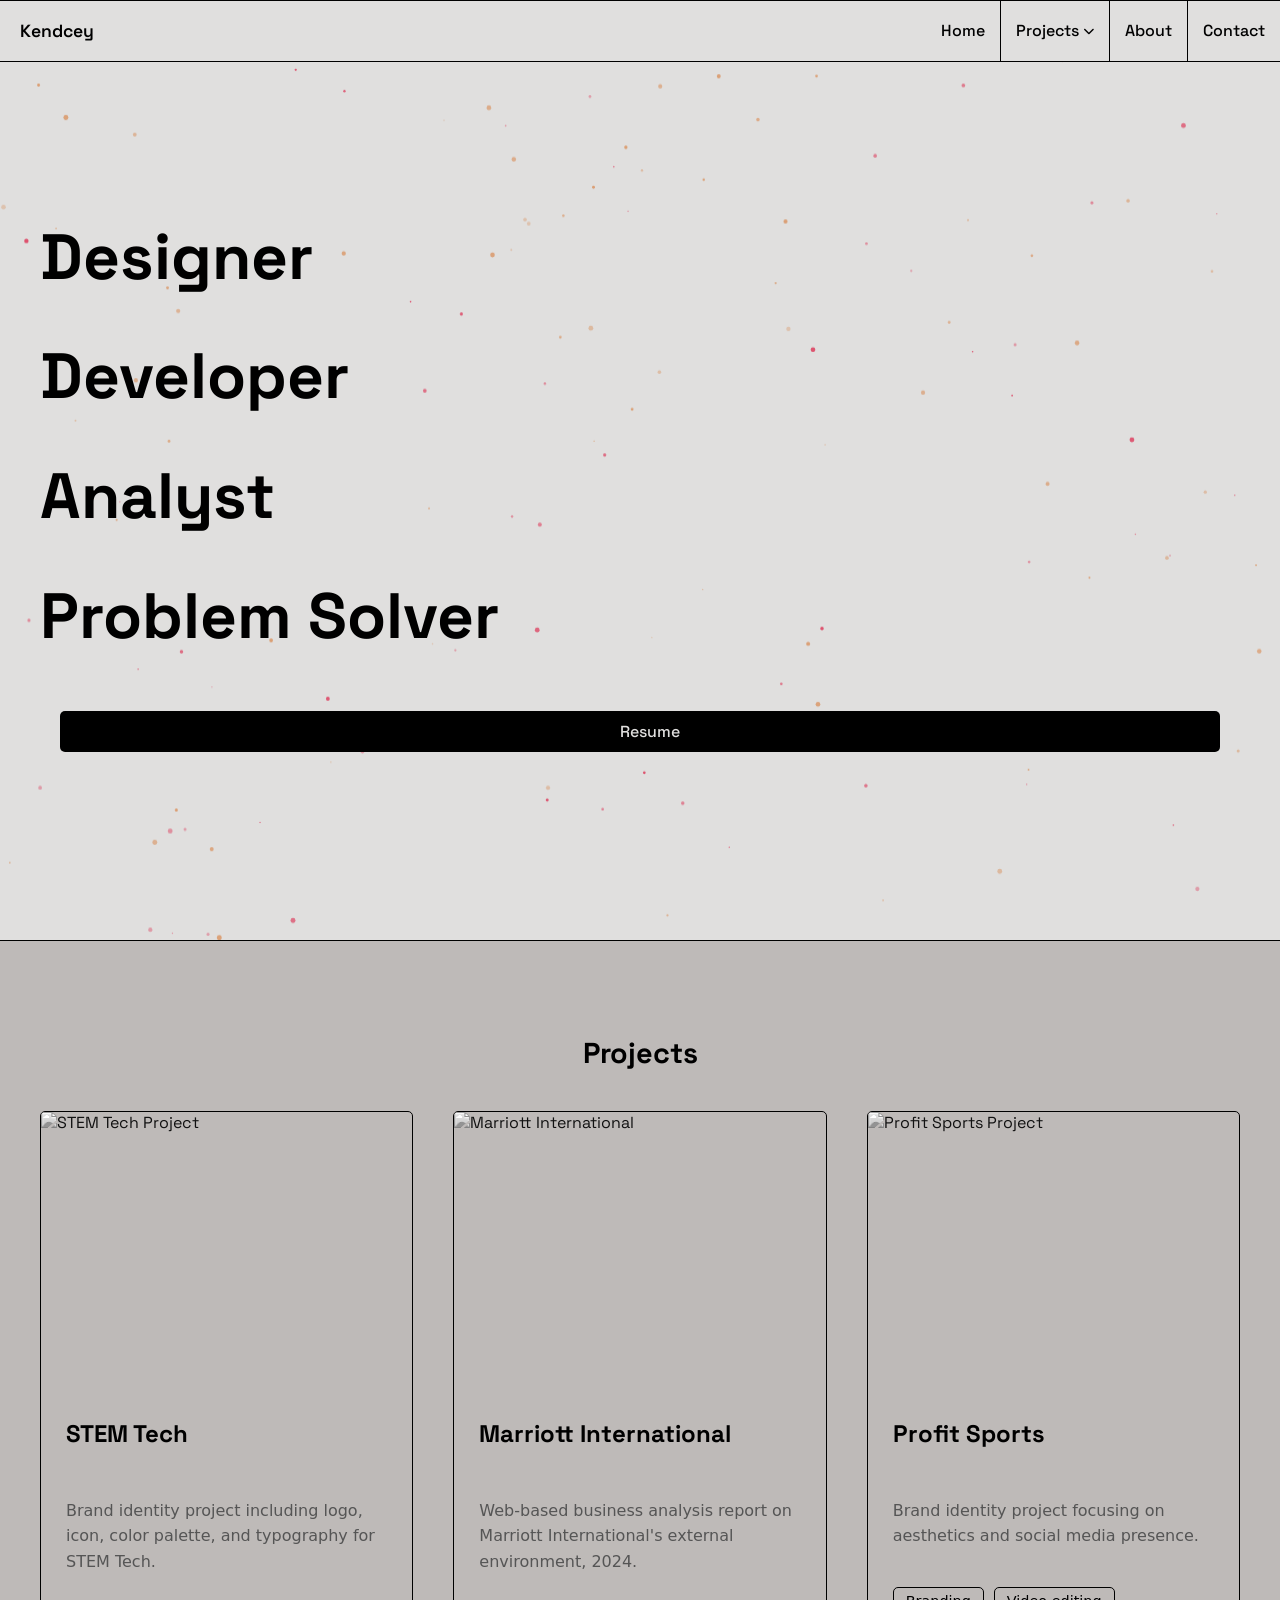
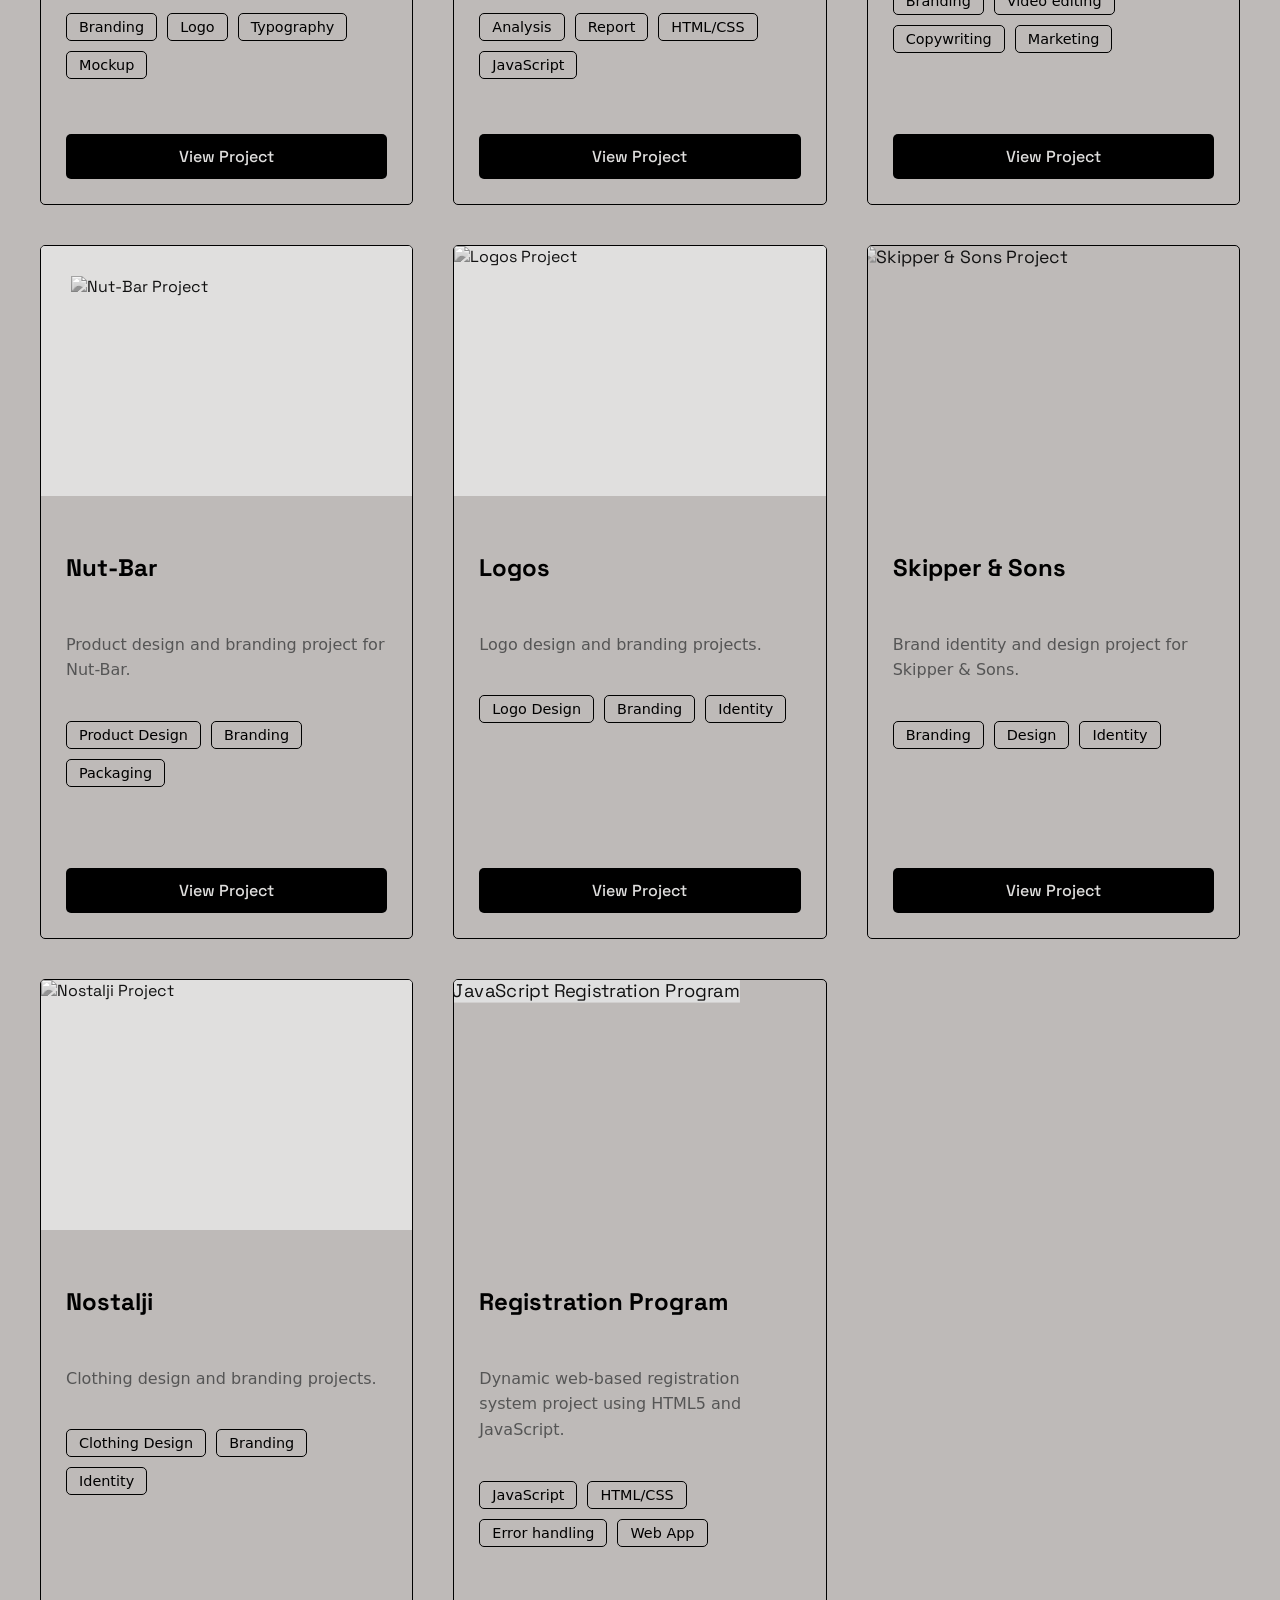
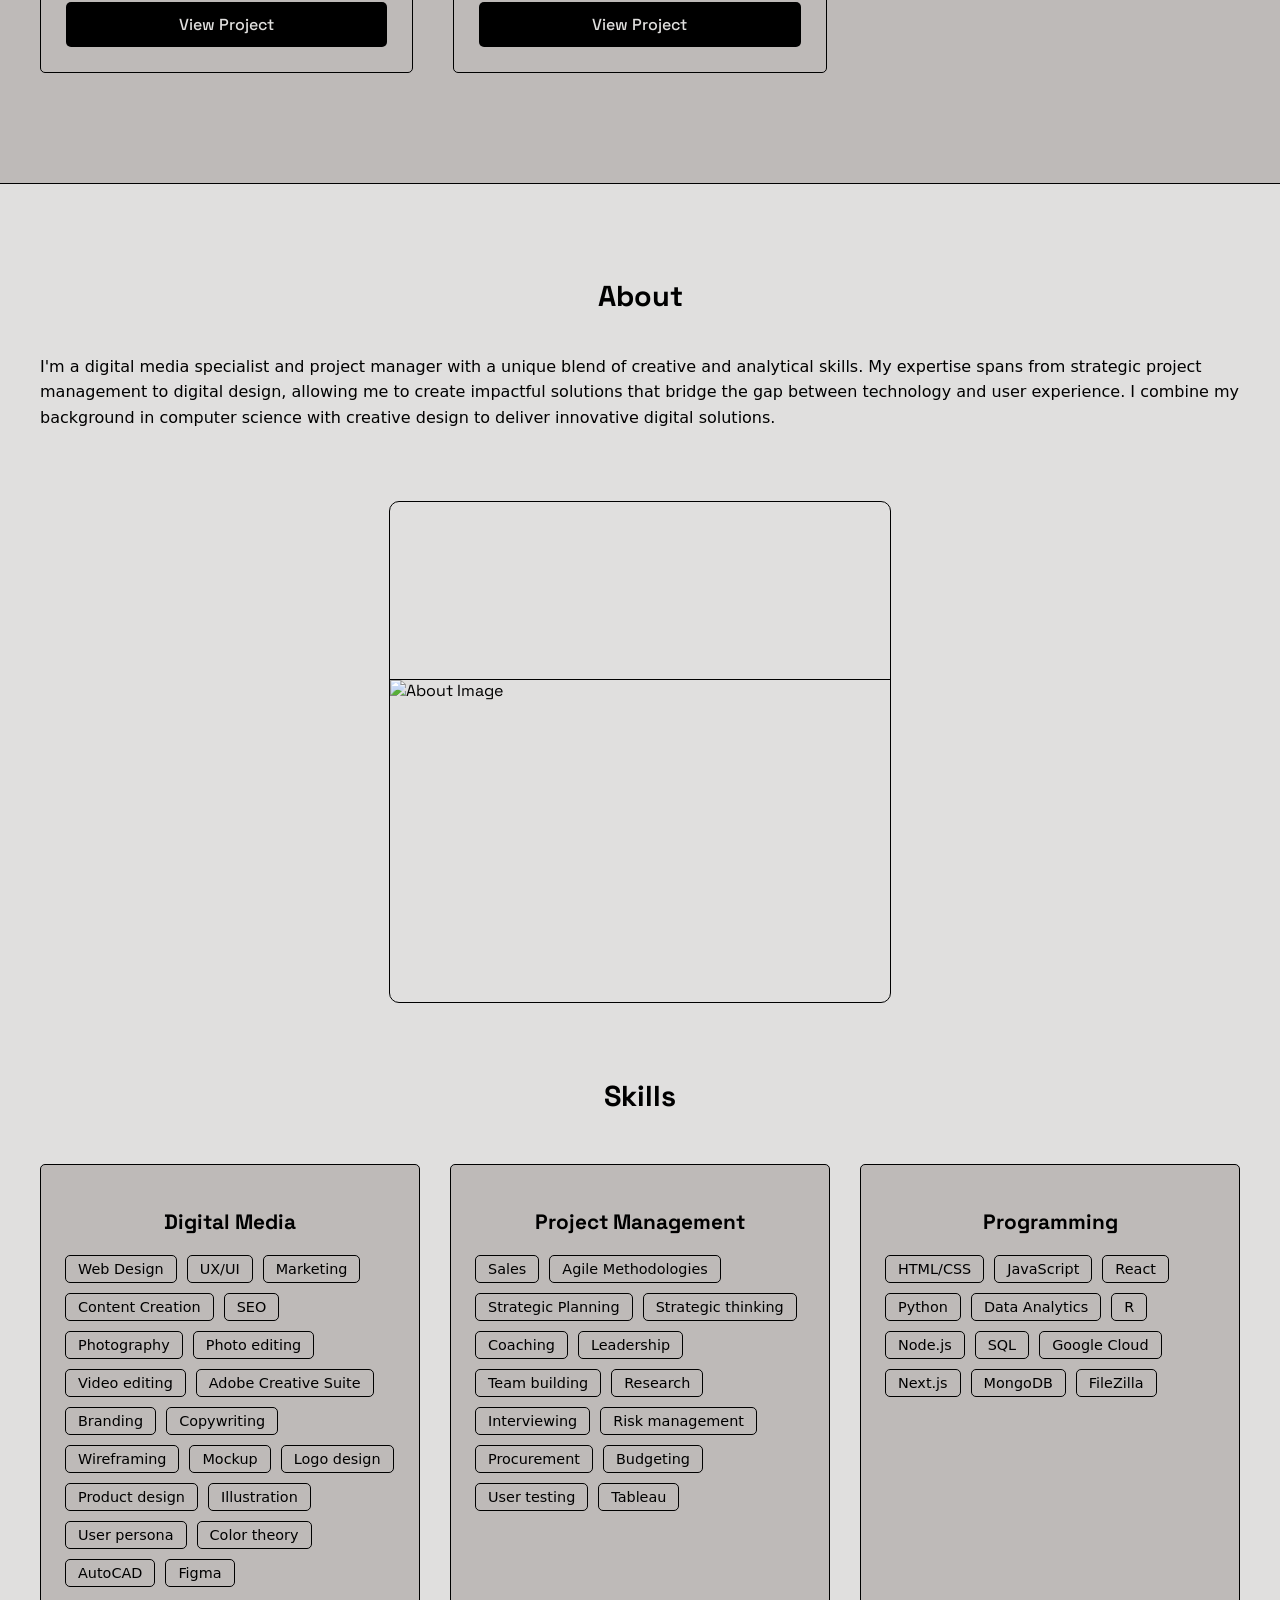
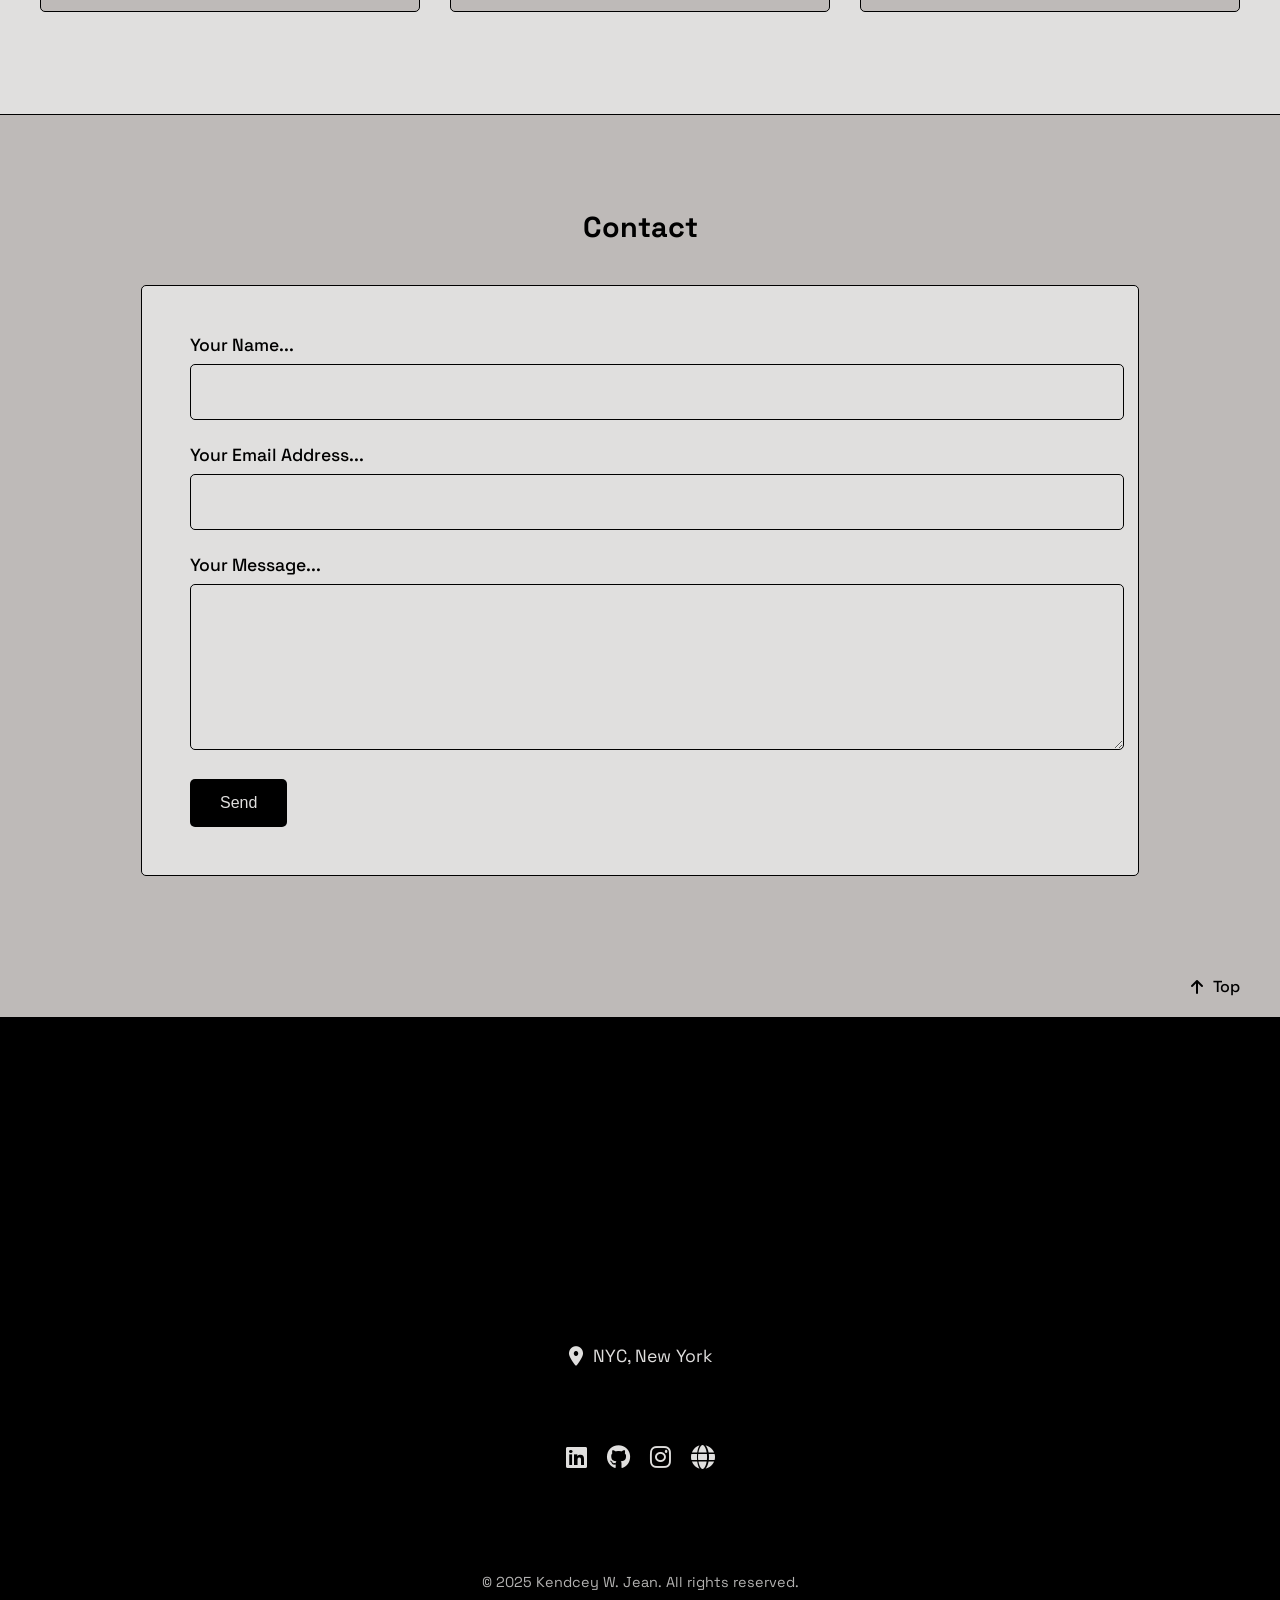
==== index.html @ b7ba8570 "Add Projects dropdown menu with smooth animations and responsive sidebar support" ====
<!DOCTYPE html>
<html lang="en">
<head>
    <meta charset="UTF-8">
    <meta name="viewport" content="width=device-width, initial-scale=1.0">
    <title>Kendcey Jean | Portfolio</title>
    <link rel="stylesheet" href="styles.css">
    <link rel="stylesheet" href="https://cdnjs.cloudflare.com/ajax/libs/font-awesome/6.0.0/css/all.min.css">
    <link href="https://fonts.googleapis.com/css2?family=Space+Grotesk:wght@300;400;500;600;700&display=swap" rel="stylesheet">
</head>
<body id="top">
    <nav class="navbar">
        <div class="nav-content">
            <div class="logo">
                <a href="index.html" style="text-decoration: none; color: inherit;">
                    <span class="logo-text">Kendcey</span>
                    <img src="homepage/homepage images/Red logo.png" alt="Kendcey Logo" class="logo-image">
                </a>
            </div>
            <div class="hamburger">
                Menu
            </div>
            <div class="nav-links">
                <a href="index.html">Home</a>
                <div class="nav-dropdown">
                    <a href="#projects" class="dropdown-trigger">Projects <i class="fas fa-chevron-down"></i></a>
                    <div class="dropdown-menu">
                        <a href="stemtech/stemtech.html">STEM Tech</a>
                        <a href="marriott-international/marriott-report.html">Marriott International</a>
                        <a href="profit-sports/profit-sports.html">Profit Sports</a>
                        <a href="nut-bar/nut-bar.html">Nut-Bar</a>
                        <a href="logos/logos.html">Logos</a>
                        <a href="skipper-and-sons/skipper-and-sons.html">Skipper & Sons</a>
                        <a href="nostalji/nostalji.html">Nostalji</a>
                        <a href="registration-program/registration-program.html">Registration Program</a>
                    </div>
                </div>
                <a href="#about">About</a>
                <a href="#contact">Contact</a>
            </div>
        </div>
    </nav>

    <section class="hero">
        <div class="hero-content">
            <div class="roles-container">
                <span class="role-item">Designer</span>
                <span class="role-item">Developer</span>
                <span class="role-item">Analyst</span>
                <span class="role-item">Problem Solver</span>
            </div>
            <a href="homepage/resume.html" class="resume-btn">
                Resume
            </a>
        </div>
        
        <canvas id="particles-js"></canvas>
    </section>

    <section id="projects" class="section">
        <div class="container">
            <h2>Projects</h2>
            <div class="work-grid">
                <div class="work-item">
                    <a href="stemtech/stemtech.html" class="work-image">
                        <img src="homepage/homepage images/Stem tech.png" alt="STEM Tech Project">
                    </a>
                    <div class="work-content">
                        <h3>STEM Tech</h3>
                        <p>Brand identity project including logo, icon, color palette, and typography for STEM Tech.</p>
                        <div class="work-tags">
                            <span>Branding</span>
                            <span>Logo</span>
                            <span>Typography</span>
                            <span>Mockup</span>
                        </div>
                        <a href="stemtech/stemtech.html" class="work-link">View Project</a>
                    </div>
                </div>

                <div class="work-item">
                    <a href="marriott-international/marriott-report.html" class="work-image">
                        <img src="marriott-international/buemb-exterior-6095.png" alt="Marriott International">
                    </a>
                    <div class="work-content">
                        <h3>Marriott International</h3>
                        <p>Web-based business analysis report on Marriott International's external environment, 2024.</p>
                        <div class="work-tags">
                            <span>Analysis</span>
                            <span>Report</span>
                            <span>HTML/CSS</span>
                            <span>JavaScript</span>
                        </div>
                        <a href="marriott-international/marriott-report.html" class="work-link">View Project</a>
                    </div>
                </div>

                <div class="work-item">
                    <a href="profit-sports/profit-sports.html" class="work-image">
                        <img src="homepage/homepage images/profit sports ad .png" alt="Profit Sports Project">
                    </a>
                    <div class="work-content">
                        <h3>Profit Sports</h3>
                        <p>Brand identity project focusing on aesthetics and social media presence.</p>
                        <div class="work-tags">
                            <span>Branding</span>
                            <span>Video editing</span>
                            <span>Copywriting</span>
                            <span>Marketing</span>
                        </div>
                        <a href="profit-sports/profit-sports.html" class="work-link">View Project</a>
                    </div>
                </div>

                <div class="work-item nut-bar-project">
                    <a href="nut-bar/nut-bar.html" class="work-image">
                        <img src="homepage/homepage images/nut-bar.png" alt="Nut-Bar Project">
                    </a>
                    <div class="work-content">
                        <h3>Nut-Bar</h3>
                        <p>Product design and branding project for Nut-Bar.</p>
                        <div class="work-tags">
                            <span>Product Design</span>
                            <span>Branding</span>
                            <span>Packaging</span>
                        </div>
                        <a href="nut-bar/nut-bar.html" class="work-link">View Project</a>
                    </div>
                </div>

                <div class="work-item logos-project">
                    <a href="logos/logos.html" class="work-image">
                        <img src="homepage/homepage images/logos.png" alt="Logos Project">
                    </a>
                    <div class="work-content">
                        <h3>Logos</h3>
                        <p>Logo design and branding projects.</p>
                        <div class="work-tags">
                            <span>Logo Design</span>
                            <span>Branding</span>
                            <span>Identity</span>
                        </div>
                        <a href="logos/logos.html" class="work-link">View Project</a>
                    </div>
                </div>

                <div class="work-item skipper-and-sons-project">
                    <a href="skipper-and-sons/skipper-and-sons.html" class="work-image">
                        <img src="homepage/homepage images/skipper-and-sons.png" alt="Skipper & Sons Project">
                    </a>
                    <div class="work-content">
                        <h3>Skipper & Sons</h3>
                        <p>Brand identity and design project for Skipper & Sons.</p>
                        <div class="work-tags">
                            <span>Branding</span>
                            <span>Design</span>
                            <span>Identity</span>
                        </div>
                        <a href="skipper-and-sons/skipper-and-sons.html" class="work-link">View Project</a>
                    </div>
                </div>

                <div class="work-item clothing-project">
                    <a href="nostalji/nostalji.html" class="work-image">
                        <img src="homepage/homepage images/clothing.png" alt="Nostalji Project">
                    </a>
                    <div class="work-content">
                        <h3>Nostalji</h3>
                        <p>Clothing design and branding projects.</p>
                        <div class="work-tags">
                            <span>Clothing Design</span>
                            <span>Branding</span>
                            <span>Identity</span>
                        </div>
                        <a href="nostalji/nostalji.html" class="work-link">View Project</a>
                    </div>
                </div>

                <div class="work-item registration-program-project">
                    <a href="registration-program/registration-program.html" class="work-image">
                        <img src="homepage/homepage images/registration-program cover image.png" alt="JavaScript Registration Program">
                    </a>
                    <div class="work-content">
                        <h3>Registration Program</h3>
                        <p>Dynamic web-based registration system project using HTML5 and JavaScript.</p>
                        <div class="work-tags">
                            <span>JavaScript</span>
                            <span>HTML/CSS</span>
                            <span>Error handling</span>
                            <span>Web App</span>
                        </div>
                        <a href="registration-program/registration-program.html" class="work-link">View Project</a>
                    </div>
                </div>

            </div>
        </div>
    </section>

    <section id="about" class="section">
        <div class="container">
            <h2>About</h2>
            <div class="about-content">
                <p>I'm a digital media specialist and project manager with a unique blend of creative and analytical skills. My expertise spans from strategic project management to digital design, allowing me to create impactful solutions that bridge the gap between technology and user experience. I combine my background in computer science with creative design to deliver innovative digital solutions.</p>
            </div>

            <div class="about-image-square">
                <div class="about-images-slider">
                    <div class="image-slide">
                        <img src="homepage/about-images/img1.png" alt="About Image" class="about-image">
                    </div>
                    <div class="image-divider"></div>
                    <div class="image-slide">
                        <img src="homepage/about-images/img2.png" alt="About Image" class="about-image">
                    </div>
                    <div class="image-divider"></div>
                    <div class="image-slide">
                        <img src="homepage/about-images/img3.png" alt="About Image" class="about-image">
                    </div>
                    <div class="image-divider"></div>
                    <div class="image-slide">
                        <img src="homepage/about-images/img4.png" alt="About Image" class="about-image">
                    </div>
                </div>
            </div>

            <h2>Skills</h2>
            <div class="skills-grid">
                <div class="skill-category">
                    <h3>Digital Media</h3>
                    <div class="skill-tags">
                        <span>Web Design</span>
                        <span>UX/UI</span>
                        <span>Marketing</span>
                        <span>Content Creation</span>
                        <span>SEO</span>
                        <span>Photography</span>
                        <span>Photo editing</span>
                        <span>Video editing</span>
                        <span>Adobe Creative Suite</span>
                        <span>Branding</span>
                        <span>Copywriting</span>
                        <span>Wireframing</span>
                        <span>Mockup</span>
                        <span>Logo design</span>
                        <span>Product design</span>
                        <span>Illustration</span>
                        <span>User persona</span>
                        <span>Color theory</span>
                        <span>AutoCAD</span>
                        <span>Figma</span>
                    </div>
                </div>
                <div class="skill-category">
                    <h3>Project Management</h3>
                    <div class="skill-tags">
                        <span>Sales</span>
                        <span>Agile Methodologies</span>
                        <span>Strategic Planning</span>
                        <span>Strategic thinking</span>
                        <span>Coaching</span>
                        <span>Leadership</span>
                        <span>Team building</span>
                        <span>Research</span>
                        <span>Interviewing</span>
                        <span>Risk management</span>
                        <span>Procurement</span>
                        <span>Budgeting</span>
                        <span>User testing</span>
                        <span>Tableau</span>
                    </div>
                </div>
                <div class="skill-category">
                    <h3>Programming</h3>
                    <div class="skill-tags">
                        <span>HTML/CSS</span>
                        <span>JavaScript</span>
                        <span>React</span>
                        <span>Python</span>
                        <span>Data Analytics</span>
                        <span>R</span>
                        <span>Node.js</span>
                        <span>SQL</span>
                        <span>Google Cloud</span>
                        <span>Next.js</span>
                        <span>MongoDB</span>
                        <span>FileZilla</span>
                    </div>
                </div>
            </div>
        </div>
    </section>

    <section id="contact" class="section">
        <div class="container">
            <h2>Contact</h2>
            <div class="contact-form-container">
                <form class="contact-form" id="contact-form" action="https://formsubmit.co/kendcey@icloud.com" method="POST">
                    <input type="hidden" name="_subject" value="New Contact Form Submission">
                    <input type="hidden" name="_captcha" value="false">
                    <input type="hidden" name="_next" value="">
                    <div class="form-group">
                        <label for="name">Your Name...</label>
                        <input type="text" id="name" name="name" required>
                    </div>
                    <div class="form-group">
                        <label for="email">Your Email Address...</label>
                        <input type="email" id="email" name="email" required>
                    </div>
                    <div class="form-group">
                        <label for="message">Your Message...</label>
                        <textarea id="message" name="message" rows="6" required></textarea>
                    </div>
                    <div class="form-actions">
                        <button type="submit" class="send-button">Send</button>
                        <div id="successMessage" class="success-message"></div>
                        <div id="errorMessage" class="error-message"></div>
                    </div>
                </form>
            </div>
            <div style="display: flex; justify-content: flex-end; margin-top: 100px; margin-bottom: 0;">
                <a href="#top" class="back-link" onclick="window.scrollTo({top: 0, behavior: 'smooth'}); return false;">
                    <i class="fas fa-arrow-up"></i> Top
                </a>
            </div>
        </div>
    </section>

    <footer>
        <div class="container">
            <div class="contact-info">
                <p><i class="fas fa-map-marker-alt"></i> NYC, New York</p>
            </div>
            <div class="social-links">
                <a href="https://www.linkedin.com/in/kendcey/" target="_blank"><i class="fab fa-linkedin"></i></a>
                <a href="https://github.com/kendcey" target="_blank"><i class="fab fa-github"></i></a>
                <a href="https://www.instagram.com/_kendcey/" target="_blank"><i class="fab fa-instagram"></i></a>
                <a href="https://kendcey.com" target="_blank"><i class="fas fa-globe"></i></a>
            </div>
            <p class="copyright">&copy; 2025 Kendcey W. Jean. All rights reserved.</p>
        </div>
    </footer>

    <script src="script.js"></script>
</body>
</html>
---- styles.css ----
/* CSS Variables */
:root {
    --primary-color: black;
    --text-color: #000000;
    --secondary-color: #555;
    --body-font: 'Space Grotesk', sans-serif;
    --accent-blue: #3498db;
}

/* Global Styles */
html {
    font-family: 'Space Grotesk', sans-serif;
    margin: 0 !important;
    padding: 0 !important;
    box-sizing: border-box;
    background-color: #E0DFDE;
    color: #333;
    scroll-behavior: smooth;
    scroll-snap-type: y proximity;
    overflow-y: auto; /* Allow html to scroll to accommodate content outside wrapper */
    overflow-x: hidden;
    width: 100%; /* Ensure html takes full width */
    -webkit-overflow-scrolling: touch; /* Smooth scrolling on iOS */
}

body {
    margin: 0 !important;
    padding: 0 !important;
    box-sizing: border-box;
    background-color: #E0DFDE;
    color: #000000;
    overflow: visible;
    width: 100%; /* Ensure body takes full width */
    -webkit-overflow-scrolling: touch; /* Smooth scrolling on iOS */
    touch-action: pan-y; /* Allow vertical scrolling */
}

body.no-scroll {
    overflow: hidden; /* Prevent scrolling on the body when sidebar is open */
}

.container {
    max-width: 1200px;
    margin: 0 auto;
    padding: 20px;
    position: relative;
}

.section {
    min-height: calc(100vh - 60px); /* Adjusted height to account for navbar */
    padding: 50px 0 150px 0; /* Reduced top padding, increased bottom padding for scroll */
    position: relative;
}

h2 {
    text-align: center;
    margin-bottom: 40px;
    font-size: 1.8rem;
    font-weight: 700;
    color: black;
}

/* Navigation */
.navbar {
    background-color: #E0DFDE;
    padding: 0;
    color: black;
    position: fixed; /* Changed from sticky to fixed */
    top: 0;
    width: 100%; /* Ensure it spans the full width */
    z-index: 9999; /* Ensure navbar stays on top of other content */
    transform: translateZ(0); /* Force hardware acceleration for the entire navbar */
    overflow: visible; /* Allow dropdown to show */
    transition: padding-bottom 0.3s ease;
}

.navbar:has(.nav-dropdown:hover) {
    padding-bottom: 0;
}

.navbar:not(.sidebar-open) {
    border-bottom: 1px solid black; /* Add black line when sidebar is closed */
}

.navbar .nav-content {
    display: flex;
    justify-content: space-between; /* Logo left, nav-links right */
    align-items: stretch; /* Stretch children to fill height */
    height: 60px;
    border-top: 1px solid black; /* Thin black line at the top */
    border-right: none; /* Removed thin black line at the very right edge of content */
    border-left: none; /* Removed thin black line at the very left edge of content */
    padding: 0; /* Remove horizontal padding to eliminate white space */
    transition: padding-bottom 0.3s ease;
}

.navbar:has(.nav-dropdown:hover) .nav-content {
    padding-bottom: 0;
}

.logo {
    font-weight: 600;
    font-size: 1.1rem;
    color: black;
    display: flex;
    align-items: center;
    padding: 0 20px;
    border-right: none; /* Removed vertical line to the right of the logo */
    cursor: pointer; /* Add pointer cursor on hover */
    position: relative;
    height: 60px; /* Match navbar height */
}

.logo a {
    display: flex;
    align-items: center;
    position: relative;
    width: 100%;
    height: 100%;
}

.logo-text {
    display: inline-block;
    position: relative;
    z-index: 2;
    transform-origin: center;
    will-change: transform, opacity, filter;
}

.logo-image {
    position: absolute;
    top: 50%;
    left: 0;
    transform: translateY(-50%) scale(0.4) translateX(-15px);
    opacity: 0;
    height: 40px; /* Scale appropriately - adjust as needed */
    width: auto;
    z-index: 1;
    transform-origin: center;
    clip-path: circle(0% at 50% 50%);
    will-change: transform, opacity, filter, clip-path;
    filter: blur(3px);
}

.logo:hover .logo-text {
    animation: inkDissolve 0.2s cubic-bezier(0.25, 0.1, 0.25, 1) forwards;
}

.logo:hover .logo-image {
    animation: inkFlow 0.25s cubic-bezier(0.25, 0.1, 0.25, 1) forwards;
}

@keyframes inkDissolve {
    0% {
        transform: scale(1) translateY(0);
        filter: blur(0px);
        opacity: 1;
    }
    100% {
        transform: scale(0.75) translateY(-2px);
        filter: blur(2px);
        opacity: 0;
    }
}

@keyframes inkFlow {
    0% {
        transform: translateY(-50%) scale(0.5) translateX(-12px);
        clip-path: circle(0% at 50% 50%);
        filter: blur(3px);
        opacity: 0;
    }
    100% {
        transform: translateY(-50%) scale(1) translateX(0);
        clip-path: circle(100% at 50% 50%);
        filter: blur(0px);
        opacity: 1;
    }
}

/* Desktop Navigation Links */
.nav-links {
    display: flex; /* Show for desktop */
    flex-direction: row; /* Horizontal for desktop */
    align-items: center; /* Center vertically in the navbar */
    gap: 0; /* No gap; spacing managed by link padding */
    width: auto;
    text-align: left;
    background-color: transparent;
    border: none;
    padding: 0;
    order: auto;
    margin-left: auto; /* Push nav-links to the right */
    flex-grow: 0;
    height: 100%; /* Take full height of nav-content */
    outline: none;
}

.nav-links a {
    color: black; /* Desktop link text color */
    font-weight: 500; /* Desktop font weight */
    text-decoration: none; /* No underline */
    padding: 0 15px; /* Padding for click area */
    height: 100%; /* Make links stretch vertically */
    display: flex;
    justify-content: center; /* Center text horizontally */
    align-items: center; /* Center text vertically */
    border-left: 1px solid black; /* Vertical line between links */
    transition: background-color 0.3s ease, color 0.3s ease; /* Smooth transition */
    position: relative; /* For pseudo-elements if needed for desktop */
    line-height: 1; /* Normalize line height */
    font-size: 1rem;
}

.nav-links > a:first-child,
.nav-links > .nav-dropdown:first-child .dropdown-trigger {
    border-left: none; /* No line before the first item */
}

.nav-links a:hover {
    background-color: black; /* Hover background color */
    color: #E0DFDE; /* Hover text color */
}

.nav-links a.active-link {
    background-color: black; /* Active background color */
    color: #E0DFDE; /* Active text color */
}

/* Dropdown Menu Styles */
.nav-dropdown {
    position: relative;
    height: 100%;
}

.nav-dropdown .dropdown-trigger {
    display: flex;
    align-items: center;
    gap: 5px;
    color: black;
    font-weight: 500;
    text-decoration: none;
    padding: 0 15px;
    height: 100%;
    justify-content: center;
    border-left: 1px solid black;
    transition: background-color 0.3s ease, color 0.3s ease;
    position: relative;
    line-height: 1;
    font-size: 1rem;
}

.nav-dropdown .dropdown-trigger i {
    font-size: 0.7rem;
    transition: transform 0.3s ease;
}

.nav-dropdown:hover .dropdown-trigger {
    background-color: black;
    color: #E0DFDE;
}

.nav-dropdown:hover .dropdown-trigger i {
    transform: rotate(180deg);
}

.dropdown-menu {
    position: absolute;
    top: 100%;
    left: 0;
    background-color: #E0DFDE;
    width: max-content;
    min-width: 200px;
    white-space: nowrap;
    opacity: 0;
    visibility: hidden;
    transform: translateY(-20px);
    max-height: 0;
    overflow: hidden;
    transition: opacity 0.3s ease, transform 0.3s ease, visibility 0.3s ease, max-height 0.3s ease;
    z-index: 1000;
    border-top: 1px solid black;
    border-left: 1px solid black;
    border-right: none;
    border-bottom: 1px solid black;
    box-shadow: none;
}

.nav-dropdown:hover .dropdown-menu {
    opacity: 1;
    visibility: visible;
    transform: translateY(0);
    max-height: 1000px;
}

/* Make navbar expand downward when dropdown is hovered - push content down */
.navbar {
    overflow: visible;
}

.navbar:has(.nav-dropdown:hover) {
    overflow: visible;
}

.dropdown-menu {
    padding: 0;
    overflow: visible;
}

.dropdown-menu a {
    display: block;
    padding: 12px 0 12px 15px;
    color: black;
    text-decoration: none;
    border-left: none;
    border-right: none;
    border-bottom: 1px solid black;
    font-size: 0.9rem;
    transition: background-color 0.3s ease, color 0.3s ease;
    height: auto;
    text-align: left;
    width: 100%;
    box-sizing: border-box;
    margin: 0;
    position: relative;
}

.dropdown-menu a:last-child {
    border-bottom: none;
}

.dropdown-menu a:hover {
    background-color: black;
    color: #E0DFDE;
}

/* Hamburger Menu (hidden by default on desktop) */
.hamburger {
    display: none; /* Hide on desktop */
    justify-content: center;
    align-items: center;
    width: 60px;
    height: 100%;
    cursor: pointer;
    z-index: 1001;
    font-weight: 500;
    font-size: 0.9rem;
    color: black; /* Default color for Menu text */
    background-color: #E0DFDE; /* Changed to match navbar background to cover line */
    transition: all 0.3s ease; /* Broadened transition to cover all properties */
    box-sizing: border-box; /* Ensure padding and border are included in width/height */
    border-left: 1px solid black; /* Vertical line for hamburger on desktop/mobile (Menu state) */
    border-right: none; /* Ensure no right border */
    border-bottom: 1px solid transparent; /* Reverted to transparent bottom border for consistency */
    outline: none; /* Remove default outline to prevent visual glitches */
    will-change: background-color, color, border; /* Hint to browser for smoother animation */
    text-align: center; /* Ensure text is always centered */
    line-height: 60px; /* Ensure text takes full height, preventing vertical shifts */
    transform: translateZ(0); /* Force hardware acceleration for smoother rendering */
    backface-visibility: hidden; /* Prevent flickering during transitions */
}

.hamburger:hover {
    background-color: black; /* Hover background color */
    color: #E0DFDE; /* Hover text color */
}

/* Active hamburger styles - moved outside media query for higher specificity */
.hamburger.active {
    background-color: #DC143C !important; /* Active background color (red) */
    color: #E0DFDE !important; /* Active text color */
    border-top: none !important;
    border-right: none !important;
    border-left: 1px solid transparent !important; /* Ensure a transparent left border to maintain width */
    border-bottom: 1px solid #E0DFDE !important; /* Added 1px light grey border for clean separation */
    z-index: 10000; /* Ensure hamburger is above sidebar */
    transform: translateZ(0); /* Force hardware acceleration for smoother rendering */
}

/* Mobile Styles (consolidated and simplified) */
@media (max-width: 650px) {
    .nav-content {
        flex-wrap: nowrap;
        border-top: none;
        border-right: none;
        padding: 0;
        width: 100%;
    }

    .logo {
        border-right: none;
    }

    .hamburger {
        display: flex;
        margin-left: auto;
    }

    .nav-links {
        display: none;
        flex-direction: column;
        width: 100%;
        text-align: center;
        background-color: black;
        border: none;
        padding: 0;
        order: 100;
        margin: 0;
        flex-grow: 0;
        height: auto;
        outline: none;
        gap: 0;
        box-sizing: border-box;
        align-items: stretch;
    }

    .nav-links.active {
        display: flex;
        position: fixed;
        top: 60px;
        left: 0;
        right: 0;
        width: 100vw;
        z-index: 10001;
        padding: 0;
        margin: 0;
        height: calc(100vh - 60px);
        border-top: none !important;
        overflow-y: auto;
        flex-direction: column;
    }

    .nav-links a {
        background-color: black;
        color: #E0DFDE;
        padding: 0;
        height: 25%;
        display: flex;
        justify-content: center;
        align-items: center;
        border: none;
        outline: none;
        box-sizing: border-box;
        font-size: 2.5rem; /* Increased font size for prominence */
        font-weight: 700;
        position: relative;
        text-decoration: none;
        line-height: 1;
        width: 100%;
        margin: 0;
        transition: background-color 0.3s ease, color 0.3s ease;
    }

    .nav-links a:hover,
    .nav-links a.active-link {
        background-color: #E0DFDE;
        color: black;
    }

    .nav-links > a:not(:last-child)::after {
        content: '';
        position: absolute;
        bottom: 0;
        left: 0;
        right: 0;
        height: 1px;
        background-color: #E0DFDE;
        z-index: 2;
    }

    .nav-links > .nav-dropdown:not(:last-child)::after {
        content: '';
        position: absolute;
        bottom: 0;
        left: 0;
        right: 0;
        height: 1px;
        background-color: #E0DFDE;
        z-index: 2;
    }

    .nav-dropdown.active::after {
        display: none;
    }

    /* Mobile Dropdown Styles */
    .nav-dropdown {
        position: relative;
        height: auto;
        display: flex;
        flex-direction: column;
        width: 100%;
        flex-shrink: 0;
    }

    .nav-dropdown .dropdown-trigger {
        width: 100%;
        justify-content: center;
        background-color: black;
        color: #E0DFDE;
        padding: 0;
        height: 25%;
        min-height: calc((100vh - 60px) / 4);
        border: none;
        font-size: 2.5rem;
        font-weight: 700;
        position: relative;
        flex-shrink: 0;
    }

    .nav-dropdown .dropdown-trigger i {
        margin-left: 10px;
        transition: transform 0.4s cubic-bezier(0.4, 0, 0.2, 1);
        font-size: 1.5rem;
        vertical-align: middle;
    }

    .nav-dropdown.active .dropdown-trigger i {
        transform: rotate(180deg);
    }

    .nav-dropdown.active .dropdown-trigger i {
        transform: rotate(180deg);
    }

    .nav-dropdown .dropdown-trigger::after {
        content: '';
        position: absolute;
        bottom: 0;
        left: 0;
        right: 0;
        height: 1px;
        background-color: #E0DFDE;
        z-index: 2;
    }

    .nav-dropdown.active .dropdown-trigger::after {
        display: none;
    }

    /* When dropdown is active, keep other nav items at original size and allow scrolling */
    .nav-links:has(.nav-dropdown.active) > a {
        height: 25%;
        min-height: calc((100vh - 60px) / 4);
        flex-shrink: 0;
    }

    .dropdown-menu {
        position: static;
        opacity: 0;
        max-height: 0;
        overflow: hidden;
        visibility: hidden;
        transform: none;
        transition: max-height 0.4s cubic-bezier(0.4, 0, 0.2, 1), opacity 0.4s ease, visibility 0.4s ease;
        background-color: #1a1a1a;
        border-top: none;
        box-shadow: none;
        min-width: auto;
        width: 100%;
        display: flex;
        flex-direction: column;
    }

    .nav-dropdown.active .dropdown-menu {
        opacity: 1;
        visibility: visible;
        max-height: 1000px;
    }

    .dropdown-menu a {
        padding: 18px 20px;
        font-size: 1.3rem;
        border-bottom: 1px solid #333;
        height: auto;
        text-align: center;
        background-color: #1a1a1a;
        color: #E0DFDE;
        display: flex;
        align-items: center;
        justify-content: center;
        transition: background-color 0.3s ease, color 0.3s ease;
    }

    .dropdown-menu a:hover {
        background-color: #E0DFDE;
        color: black;
    }

    .dropdown-menu a:last-child {
        border-bottom: 1px solid #E0DFDE;
    }

    .nav-dropdown .dropdown-trigger:hover {
        background-color: #E0DFDE;
        color: black;
    }

    /* When dropdown is active, allow sidebar to scroll to show all items */
    .nav-links:has(.nav-dropdown.active) {
        overflow-y: auto;
        height: calc(100vh - 60px);
    }

    /* Keep other nav items at their original size */
    .nav-links:has(.nav-dropdown.active) > a {
        height: 25%;
        min-height: calc((100vh - 60px) / 4);
        flex-shrink: 0;
    }
}

/* Base styles for all screen sizes */
.hero {
    min-height: calc(100vh - 60px);
    background-color: #E0DFDE;
    display: flex;
    justify-content: center;
    align-items: center;
    padding: 0 20px 100px;
    position: relative;
    overflow: hidden; /* Ensure particles don't overflow */
}



section#projects.section {
    border-bottom: 1px solid black;
    background-color: #BEBAB8;
    padding: 50px 0 90px 0 !important;
    scroll-snap-align: start;
    scroll-snap-stop: always;
}

#about {
    border-bottom: 1px solid black;
    padding-bottom: 50px !important;
    scroll-snap-align: start;
    scroll-snap-stop: always;
}

.about-content {
    padding-bottom: 50px;
    margin-bottom: 0;
    position: relative;
}

.about-content p {
    font-family: -apple-system, BlinkMacSystemFont, "SF Pro Display", "SF Pro Text", system-ui, sans-serif;
    margin-bottom: 20px;
    line-height: 1.6;
}

.about-image-square {
    width: 100%;
    max-width: 600px;
    aspect-ratio: 1;
    border: 1px solid black;
    border-radius: 10px;
    margin: 0 auto 50px auto;
    background-color: #E0DFDE;
    overflow: hidden;
    position: relative;
    touch-action: pan-y; /* Allow vertical scrolling on mobile */
    -webkit-overflow-scrolling: touch;
}

/* Responsive sizing for larger screens */
@media (min-width: 1200px) {
    .about-image-square {
        max-width: 500px;
    }
}

@media (min-width: 1600px) {
    .about-image-square {
        max-width: 450px;
    }
}

.about-images-slider {
    position: absolute;
    top: 0;
    left: 0;
    width: 100%;
    will-change: transform;
    /* No CSS transition - JavaScript handles animation */
}

.image-slide {
    width: 100%;
    aspect-ratio: 1;
    position: relative;
    overflow: hidden;
    min-height: 100%;
}

.about-image-square .about-image {
    width: 100%;
    height: 100%;
    object-fit: cover;
    object-position: center top;
    display: block;
    margin: 0;
    padding: 0;
    vertical-align: top;
    position: absolute;
    top: 0;
    left: 0;
}

.image-divider {
    width: 100%;
    height: 1px;
    background-color: black;
}

#about .container h2:nth-of-type(2) {
    margin-top: 50px;
    margin-bottom: 50px;
    padding-top: 25px;
}

.timeline {
    margin-top: 50px;
    border-bottom: 1px solid black;
    padding-bottom: 50px;
    margin-bottom: 50px;
}

#about .container h2:nth-of-type(3) {
    margin-top: 50px;
    margin-bottom: 50px;
    padding-top: 25px;
}

.skills-grid {
    margin-top: 50px;
}

#contact {
    background-color: #BEBAB8; /* Replace with your desired color */
    padding-bottom: 0 !important; /* Remove bottom padding */
    scroll-snap-align: start;
    scroll-snap-stop: always;
}

/* Special case for line above projects on larger screens */
@media (min-width: 736px) {
    .hero {
        border-bottom: 1px solid black;
    }

    .hero-content {
        margin-top: 125px;
    }

    .resume-btn {
        padding-bottom: 50px;
        margin-bottom: 50px;
    }
}

/* Mobile styles */
@media (max-width: 735px) {
    .hero {
        flex-direction: column;
        justify-content: flex-start;
        border-bottom: 1px solid black;
    }

    .hero-content {
        margin-top: 125px;
    }
    

    section#projects.section {
        border-bottom: 1px solid black;
        padding: 50px 0 90px 0 !important;
    }

    #about {
        border-bottom: 1px solid black;
        padding-bottom: 50px !important;
    }

    .about-content {
        padding-bottom: 50px;
        margin-bottom: 0;
    }

    .about-image-square {
        width: 100%;
        aspect-ratio: 1;
        border: 1px solid black;
        border-radius: 10px;
        margin-bottom: 50px;
        margin-top: 0;
        background-color: #E0DFDE;
        overflow: hidden;
        position: relative;
    }

    .about-images-slider {
        position: absolute;
        top: 0;
        left: 0;
        width: 100%;
        will-change: transform;
        /* No CSS transition - JavaScript handles animation */
    }

    .image-slide {
        width: 100%;
        aspect-ratio: 1;
        position: relative;
        overflow: hidden;
    }

    .about-image-square .about-image {
        width: 100%;
        height: 100%;
        object-fit: cover;
        object-position: center top;
        display: block;
        margin: 0;
        padding: 0;
        vertical-align: top;
        position: absolute;
        top: 0;
        left: 0;
    }

    .image-divider {
        width: 100%;
        height: 1px;
        background-color: black;
    }

    #about .container h2:nth-of-type(2) {
        margin-top: 50px;
        margin-bottom: 50px;
        padding-top: 25px;
    }

    .timeline {
        margin-top: 50px;
        border-bottom: 1px solid black;
        padding-bottom: 50px;
        margin-bottom: 50px;
    }

    #about .container h2:nth-of-type(3) {
        margin-top: 50px;
        margin-bottom: 50px;
        padding-top: 25px;
    }

    .skills-grid {
        margin-top: 50px;
    }
}


#particles-js {
    position: absolute;
    width: 100%;
    height: 100%;
    top: 0;
    left: 0;
    z-index: 0; /* Ensure particles are behind hero content */
}

.hero-content {
    text-align: left;
    max-width: 1200px;
    width: 100%;
    padding: 0;
    margin: 0 auto;
    margin-top: 125px;
    position: relative;
    display: flex;
    flex-direction: column;
    align-items: flex-start;
    justify-content: center;
    box-sizing: border-box;
    z-index: 1; /* Ensure content is above particles */
}

.roles-container {
    height: auto;
    overflow: visible;
    font-size: 4rem; /* Increased from 3.5rem */
    font-weight: 700;
    color: black;
    display: flex;
    flex-direction: column;
    justify-content: flex-start;
    line-height: 1.4;
    margin-bottom: 20px;
    position: relative;
    right: auto;
    cursor: pointer;
}

.role-item {
    position: static;
    opacity: 0; /* Start with opacity 0 for reveal animation */
    margin-bottom: 30px;
    transform: translateY(20px); /* Start slightly below final position for reveal */
    animation: revealText 0.8s ease forwards;
    white-space: nowrap; /* Prevent text from wrapping */
}

/* Add animation delay for each role item */
.role-item:nth-child(1) { animation-delay: 0.2s; }
.role-item:nth-child(2) { animation-delay: 0.4s; }
.role-item:nth-child(3) { animation-delay: 0.6s; }
.role-item:nth-child(4) { animation-delay: 0.8s; }

@keyframes revealText {
    0% {
        opacity: 0;
        transform: translateY(20px);
    }
    100% {
        opacity: 1;
        transform: translateY(0);
    }
}

/* Add a subtle hover effect for role items */
.role-item:hover {
    transform: translateX(10px);
    transition: transform 0.3s ease;
}

/* Media queries for responsive hero text font size */
@media (max-width: 1000px) {
    .roles-container {
        font-size: 5rem; /* Keep consistent font size */
    }
    
    .hero-content {
        margin-top: 125px; /* Reduced from 60px for smaller screens */

    }
    
}




@media (max-width: 768px) {
    .roles-container {
        font-size: 4rem; /* Keep consistent font size */
    }
    .hero-content {
        width: 100%; /* Kept at 100% for mobile */
        margin-top: 125px; /* Reduced from 60px for smaller screens */
    }

    .hero {
        min-height: calc(100vh - 200px);
}
}

@media (max-width: 500px) {
    .roles-container {
        font-size: 3.5rem; /* Smaller font size for mobile screens */
    }
    .hero {
        padding: 0 40px 100px;
        min-height: calc(100vh - 300px);
    }
    .hero-content {
        margin-top: 125px; /* Reduced from 60px for smaller screens */
    }
}

@media (max-width: 480px) {
    .roles-container {
        font-size: 3rem; /* Keep consistent font size */
    }
    .hero {
        padding: 0 40px 100px;
    }
    .hero-content {
        margin-top: 125px; /* Reduced from 60px for smaller screens */
    }
}

@media (max-width: 400px) {
    .roles-container {
        font-size: 2.5rem; /* Keep consistent font size */
    }
    
}

/* Ensure resume button remains responsive and centered */
.resume-btn {
    background-color: black;
    color: #E0DFDE;
    padding: 10px 20px; /* Reduced padding */
    border: none;
    border-radius: 5px;
    text-decoration: none;
    font-weight: 500;
    font-size: 1rem;
    display: inline-flex;
    align-items: center;
    justify-content: center;
    gap: 12px;
    transition: all 0.3s ease;
    position: static;
    width: calc(100% - 60px); /* Reduced from 70px to 60px */
    max-width: none;
    margin: 0 30px; /* Reduced from 35px to 30px */
    transform: none;
    opacity: 1 !important;
    animation: none !important;
    align-self: center;
    cursor: pointer;
    padding-right: 0%;
}

.resume-btn:hover {
    background-color: #DC143C;
}

.resume-btn i {
    font-size: 0.8em; 
}

/* Projects Section */
.projects-grid {
    display: grid;
    grid-template-columns: repeat(auto-fit, minmax(300px, 1fr));
    gap: 30px;
}

.project-item {
    text-align: center;
    margin-bottom: 2rem;
    padding: 1.5rem;
    background: #E0DFDE;
    border-radius: 5px;
    border: 1px solid #000000;
    padding-bottom: 40px;
}

.project-item h3 {
    color: black;
    font-size: 1.5rem;
    margin-bottom: 15px;
}

.project-item p {
    color: #555;
    line-height: 1.6;
    margin-bottom: 20px;
    text-align: left;
}

.project-link {
    background-color: black;
    color: #E0DFDE;
    padding: 15px 30px; /* Changed from 10px 20px for uniformity */
    border-radius: 5px;
    text-decoration: none;
    font-weight: 500;
    transition: background-color 0.3s ease, color 0.3s ease; /* Added color transition */
    display: inline-flex; /* Changed to inline-flex to enable gap */
    align-items: center;
    justify-content: center;
    gap: 12px; /* Increased gap for spacing */
    cursor: pointer; /* Added for consistency */
}

.project-link:hover {
    background-color: #DC143C; /* Changed background color to DC143C on hover */
    color: #E0DFDE; /* Ensured text color is #E0DFDE on hover */
}

.project-link i {
    font-size: 0.8em; 
}

/* Experience Section */
.timeline {
    position: relative;
    max-width: 1000px;
    margin: 0 auto;
}

.timeline::after {
    content: '';
    position: absolute;
    width: 1px;
    background-color: black;
    top: 0;
    bottom: 0;
    left: 50%;
    margin-left: -0.5px;
}

.timeline-item {
    padding: 10px 40px;
    position: relative;
    width: 50%;
    box-sizing: border-box;
}

.timeline-item:nth-child(odd) {
    left: 0;
}

.timeline-item:nth-child(even) {
    left: 50%;
}

.timeline-content {
    text-align: center;
    margin-bottom: 2rem;
    padding: 1.5rem;
    background: #BEBAB8;
    border-radius: 5px;
    border: 1px solid #000000;
}

.timeline-content h3 {
    font-size: 1.4rem;
    color: black;
    margin-bottom: 5px;
}

.timeline-content h4 {
    font-size: 1.1rem;
    color: #555;
    margin-bottom: 10px;
}

.timeline-content .date {
    font-style: italic;
    color: #555;
    margin-bottom: 10px;
    text-align: left;
}

.timeline-content ul {
    list-style-type: disc;
    padding-left: 20px;
    color: #555;
}

.timeline-content ul li {
    margin-bottom: 5px;
    text-align: left;
}

/* Skills Section */
.skills-grid {
    display: grid;
    grid-template-columns: repeat(auto-fit, minmax(280px, 1fr));
    gap: 30px;
}

.skill-category {
    margin-bottom: 2rem;
    padding: 1.5rem;
    background: #BEBAB8;
    border-radius: 5px;
    border: 1px solid #000000;
    text-align: center;
}

.skill-category h3 {
    color: black;
    font-size: 1.3rem;
    margin-bottom: 20px;
}

.skill-tags {
    display: flex;
    flex-wrap: wrap;
    gap: 10px;
}

.skill-tags span {
    display: inline-block;
    background-color: transparent;
    color: black;
    padding: 5px 12px;
    border-radius: 5px;
    border: 1px solid black;
    font-size: 0.9rem;
    font-weight: 500;
    font-family: -apple-system, BlinkMacSystemFont, "SF Pro Display", "SF Pro Text", system-ui, sans-serif;
}

/* Education Section */
.education-grid {
    display: grid;
    grid-template-columns: repeat(auto-fit, minmax(300px, 1fr));
    gap: 30px;
    position: relative;
}

.education-item {
    margin-bottom: 2rem;
    padding: 1.5rem;
    background: transparent;
    border-radius: 5px;
    border: 1px solid #000000;
}

.education-item h3 {
    color: var(--primary-color);
    margin-bottom: 0.5rem;
}

.education-item p {
    color: var(--text-color);
    margin-bottom: 0.5rem;
}

.education-item .date {
    color: var(--secondary-color);
    font-size: 0.9rem;
    margin-bottom: 1rem;
}

.education-item ul {
    list-style-type: disc;
    margin-left: 1.5rem;
}

.education-item ul li {
    margin-bottom: 0.5rem;
    color: var(--text-color);
    font-family: -apple-system, BlinkMacSystemFont, "SF Pro Display", "SF Pro Text", system-ui, sans-serif;
    line-height: 1.6;
}

.certifications-grid {
    display: grid;
    gap: 1.5rem;
    margin-top: 1rem;
}

.certification-item {
    margin-bottom: 2rem;
    padding: 1.5rem;
    background: transparent;
    border-radius: 5px;
    border: 1px solid #000000;
}

.certification-item h3 {
    color: var(--primary-color);
    margin-bottom: 1rem;
}

.certification-item ul {
    list-style-type: none;
    margin-left: 0;
}

.certification-item ul li {
    margin-bottom: 0.5rem;
    color: var(--text-color);
    display: flex;
    align-items: center;
    gap: 0.5rem;
    font-family: -apple-system, BlinkMacSystemFont, "SF Pro Display", "SF Pro Text", system-ui, sans-serif;
    line-height: 1.6;
}

.certification-item ul li:before {
    content: "•";
    color: var(--primary-color);
}

.certification-link {
    color: var(--accent-blue);
    text-decoration: none;
    transition: color 0.3s ease;
}

.certification-link:hover {
    color: #2980b9;
    text-decoration: underline;
}

@media (max-width: 768px) {
    .education-item,
    .certification-item {
        padding: 1rem;
    }
}



/* Footer */
footer {
    background-color: black;
    color: #E0DFDE;
    min-height: 100vh; /* Changed from min-height: 100vh; to remove black space under contact in sidebar */
    display: flex;
    align-items: center;
    justify-content: center;
    position: relative;
    z-index: 1;
    border: none;
    padding: 0; /* Remove padding to allow full height */
}

footer .container {
    display: flex;
    flex-direction: column;
    align-items: center;
    justify-content: left;
    gap: 40px;
    width: 100%;
    max-width: 1200px;
    margin: 0 auto;
    padding: 60px 20px;
}

.contact-info {
    text-align: center;
    width: 100%;
}

.contact-info p {
    margin: 15px 0;
    font-size: 1.1rem;
    display: flex;
    align-items: center;
    justify-content: center;
    gap: 10px;
}

.contact-info i {
    color: #E0DFDE;
    font-size: 1.2rem;
}

.social-links {
    display: flex;
    gap: 20px;
    margin: 20px 0;
}

.social-links a {
    color: #E0DFDE;
    font-size: 1.5rem;
    transition: color 0.3s ease;
}

.social-links a:hover {
    color: #DC143C;
    scale: 2;
}

.copyright {
    margin-top: 40px;
    font-size: 0.9rem;
    opacity: 0.8;
    text-align: center;
}

/* Contact Form Styling */
.contact-form-container {
    max-width: 900px;
    margin: 0 auto;
    background-color: #E0DFDE;
    padding: 3rem;
    border-radius: 5px;
    border: #000000 1px solid; /* Green border */
}

.contact-form .form-group {
    margin-bottom: 1.5rem;
}

.contact-form label {
    display: block;
    margin-bottom: 0.5rem;
    color: #000000; /* Lighter text color for labels */
    font-size: 1.1rem;
    font-weight: 500;
}

.contact-form input[type="text"],
.contact-form input[type="email"],
.contact-form textarea {
    width: 100%;
    padding: 1rem;
    border: none;
    border-radius: 5px;
    border: #000000 1px solid; /* Green border */
    background-color: #E0DFDE; /* Light background color from screenshot */
    color: #3a3531; /* Dark text color */
    font-family: var(--body-font);
    font-size: 1.1rem;
    transition: border-color 0.3s ease;
}

.contact-form input[type="text"]::placeholder,
.contact-form input[type="email"]::placeholder,
.contact-form textarea::placeholder {
    color: #000000; /* Lighter placeholder text color */
}

.contact-form input[type="text"]:focus,
.contact-form input[type="email"]:focus,
.contact-form textarea:focus {
    outline: none;
    border-color: var(--accent-blue); /* Highlight on focus */
}

.contact-form textarea {
    resize: vertical;
}

.contact-form .send-button {
    background-color: black;
    color: #E0DFDE;
    padding: 15px 30px;
    border: none;
    border-radius: 5px;
    font-size: 1rem;
    font-weight: 500;
    cursor: pointer;
    transition: background-color 0.3s ease, color 0.3s ease;
    display: inline-flex; /* Use flex to align text and icon */
    align-items: center;
    justify-content: center;
    gap: 12px;
}

.contact-form .send-button:hover {
    background-color: #DC143C;
    color: #E0DFDE; /* Ensure text color remains light grey on hover */
}

.contact-form .send-button i {
    font-size: 0.8em; /* Make icon slightly smaller relative to parent font size */
}

.contact-form .form-actions {
    display: flex;
    align-items: center; /* Align items vertically */
    gap: 20px; /* Space between button and message */
    margin-top: 20px; /* Space from textarea */
}

.success-message {
    color: #28a745; /* Green color for success message */
    font-size: 1.1rem;
    font-weight: 600;
    opacity: 0;
    transition: opacity 0.5s ease-in-out;
    text-align: left; /* Align text to the left */
    flex-grow: 1; /* Allow message to take remaining space */
}

.success-message.show {
    opacity: 1;
}

.error-message {
    color: #dc3545; /* Red color for error message */
    font-size: 1.1rem;
    font-weight: 600;
    opacity: 0;
    transition: opacity 0.5s ease-in-out;
    text-align: left;
    flex-grow: 1;
}

.error-message.show {
    opacity: 1;
}

#back-to-top {
    display: inline-block;
    padding: 10px;
    border-radius: 5px;
    transition: transform 0.2s ease;
    cursor: pointer;
    border: 1px solid transparent;
    position: relative;
    top: 90px;
}

#back-to-top:hover {
    border: 1px solid #000000;

}



.role-banner {
    background: linear-gradient(90deg, #2c3e50, #3498db);
    color: #E0DFDE;
    padding: 15px 0;
    text-align: center;
    position: relative;
    height: 40px;
}

.role {
    position: absolute;
    width: 100%;
    left: 0;
    font-size: 1.5rem;
    font-weight: 600;
    opacity: 0;
    animation: fadeInOut 8s infinite;
}

.role:nth-child(1) { animation-delay: 0s; }
.role:nth-child(2) { animation-delay: 2s; }
.role:nth-child(3) { animation-delay: 4s; }
.role:nth-child(4) { animation-delay: 6s; }

@keyframes fadeInOut {
    0%, 20% { opacity: 0; }
    25%, 45% { opacity: 1; }
    50%, 100% { opacity: 0; }
}

/* Resume Page Styles */
.resume-section {
    min-height: calc(100vh - 60px);
    padding: 101px 0 50px;
    position: relative;
    padding-bottom: 0px;
    background-color: #E0DFDE;
    margin: 0;
}

.resume-header {
    text-align: left;
    margin: 0 0 40px 0;
    font-family: 'Space Grotesk', sans-serif;
}

.resume-header h1 {
    font-size: 2rem;
    margin-bottom: 20px;
    color: black;
    font-weight: 700;
    font-family: 'Space Grotesk', sans-serif;
    text-align: left;
}

.resume-section h2,
.education-section h2 {
    text-align: left;
    font-size: 1.5rem;
    margin-bottom: 20px;
}

.resume-header .contact-info {
    display: flex;
    justify-content: center;
    gap: 2rem;
    flex-wrap: wrap;
}

.resume-header .contact-info p {
    display: flex;
    align-items: center;
    gap: 0.5rem;
    color: var(--text-color);
}

.experience-item {
    margin-bottom: 2rem;
    padding: 1.5rem;
    background: transparent;
    border-radius: 5px;
    border: 1px solid #000000;
}

.experience-item h3 {
    color: var(--primary-color);
    margin-bottom: 0.5rem;
}

.experience-item h4 {
    color: var(--text-color);
    font-weight: 500;
    margin-bottom: 0.5rem;
}

.experience-item .date {
    color: var(--secondary-color);
    font-size: 0.9rem;
    margin-bottom: 1rem;
}

.experience-item ul {
    list-style-type: disc;
    margin-left: 1.5rem;
}

.experience-item ul li {
    margin-bottom: 0.5rem;
    color: var(--text-color);
    font-family: -apple-system, BlinkMacSystemFont, "SF Pro Display", "SF Pro Text", system-ui, sans-serif;
    line-height: 1.6;
}

.resume-actions {
    text-align: center;
    margin-top: 3rem;
}

.resume-actions .resume-btn {
    background-color: black;
    color: #E0DFDE;
    padding: 15px 30px;
    border: none;
    border-radius: 5px;
    font-size: 1rem;
    font-weight: 500;
    cursor: pointer;
    transition: background-color 0.3s ease, color 0.3s ease;
    display: inline-flex;
    align-items: center;
    justify-content: center;
    gap: 12px;
    position: relative;
}

.resume-header .resume-btn,
.resume-section > div:last-of-type .resume-btn,
div[style*="display: flex"] .resume-btn {
    width: auto !important;
    margin: 0 !important;
    max-width: none !important;
    padding: 12px 25px !important;
    font-size: 0.9rem !important;
    border: none !important;
    background-color: black !important;
    color: #E0DFDE !important;
    display: inline-flex !important;
    align-items: center !important;
    vertical-align: middle !important;
}

.resume-header .resume-btn:hover,
.resume-section > div:last-of-type .resume-btn:hover,
div[style*="display: flex"] .resume-btn:hover {
    background-color: #DC143C !important;
    color: #E0DFDE !important;
}

.resume-actions .resume-btn:hover {
    background-color: #DC143C;
    color: #E0DFDE;
}

@media (max-width: 768px) {
    .resume-header .contact-info {
        flex-direction: column;
        gap: 1rem;
        align-items: center;
    }
    
    .experience-item {
        padding: 1rem;
    }
}

.container-border {
    border-bottom: 1px solid black;
    
}

/* Work Page Styles */
.work-section {
    min-height: calc(100vh - 60px);
    padding: 120px 0 50px;
    background-color: #E0DFDE;
}

.work-grid {
    display: grid;
    grid-template-columns: repeat(auto-fit, minmax(300px, 1fr));
    gap: 40px;
    margin-top: 40px;
}

.work-item {
    background: #BEBAB8;
    border: 1px solid black;
    border-radius: 5px;
    overflow: hidden;
    display: flex;
    flex-direction: column;
}

.work-image {
    width: 100%;
    height: 250px;
    overflow: hidden;
    display: block;
    text-decoration: none;
    cursor: pointer;
}

.work-image img,
.work-image video {
    width: 100%;
    height: 100%;
    object-fit: cover;
    transition: transform 0.3s ease, filter 3s ease;
    filter: grayscale(100%);
}

.registration-program-project .work-image img {
    object-fit: cover;
    object-position: center;
    transform: scale(1.15);
    background-color: #E0DFDE;
}

.skipper-and-sons-project .work-image img {
    object-position: center 30%;
    transform: scale(1.1);
}

.nut-bar-project .work-image {
    padding: 0;
    background-color: #E0DFDE;
    display: block;
    overflow: hidden;
}

.nut-bar-project .work-image img {
    object-fit: contain;
    object-position: center;
    width: 100%;
    height: 100%;
    display: block;
    padding: 30px;
    box-sizing: border-box;
}

.logos-project .work-image {
    background-color: #E0DFDE;
}

.clothing-project .work-image {
    background-color: #E0DFDE;
}

.clothing-project .work-image img {
    object-position: center 20%;
}

.work-item:hover .work-image img,
.work-item:hover .work-image video {
    transform: scale(1.1);
    filter: grayscale(0%);
    transition: transform 0.3s ease, filter 3s ease;
}

.skipper-and-sons-project:hover .work-image img {
    transform: scale(1.21);
}

.work-item:not(:hover) .work-image img,
.work-item:not(:hover) .work-image video {
    transition: transform 0.3s ease, filter 0.5s ease;
}

.work-content {
    position: relative;
    min-height: 340px;
    padding: 32px 25px 70px 25px;
    display: flex;
    flex-direction: column;
    gap: 18px;
    flex: 1;
}

.work-content .work-link {
    position: absolute;
    left: 25px;
    right: 25px;
    bottom: 25px;
    width: auto;
    margin-top: auto;
    display: flex;
    justify-content: center;
    align-items: center;
}

.work-content h3 {
    font-size: 1.5rem;
    margin-bottom: 15px;
    color: black;
}

.work-content p {
    color: #555;
    margin-bottom: 20px;
    line-height: 1.6;
    font-family: -apple-system, BlinkMacSystemFont, "SF Pro Display", "SF Pro Text", system-ui, sans-serif;
}

.work-tags {
    display: flex;
    flex-wrap: wrap;
    gap: 10px;
    margin-bottom: 20px;
}

.work-tags span {
    background-color: transparent;
    color: black;
    padding: 5px 12px;
    border-radius: 5px;
    font-size: 0.9rem;
    font-weight: 500;
    border: 1px solid black;
    font-family: -apple-system, BlinkMacSystemFont, "SF Pro Display", "SF Pro Text", system-ui, sans-serif;
}

.work-link {
    background-color: black;
    color: #E0DFDE;
    padding: 12px 25px;
    border-radius: 5px;
    text-decoration: none;
    font-weight: 500;
    display: inline-flex;
    align-items: center;
    gap: 10px;
    transition: background-color 0.3s ease;
}

.work-link:hover {
    background-color: #DC143C;
}

.work-link i {
}

@media (max-width: 768px) {
    .work-section {
        padding: 100px 20px 50px;
    }

    .work-grid {
        gap: 30px;
    }

    .work-image {
        height: 200px;
    }

    .work-content {
        min-height: 280px;
        padding: 20px 15px 60px 15px;
        gap: 12px;
    }
    .work-content .work-link {
        left: 15px;
        right: 15px;
        bottom: 15px;
    }
}

/* Project Detail Styles */
.project-detail {
    min-height: calc(100vh - 60px);
    padding: 120px 0 0px;
    padding-bottom: 0px;
    background-color: #E0DFDE;
}

.project-header {
    margin-bottom: 40px;
}

.project-header h1 {
    font-size: 2.5rem;
    margin-bottom: 20px;
    color: black;
}

.project-tags {
    display: flex;
    flex-wrap: wrap;
    gap: 10px;
}

.project-tags span {
    background-color: transparent;
    color: black;
    padding: 5px 12px;
    border-radius: 5px;
    font-size: 0.9rem;
    font-weight: 500;
    border: 1px solid black;
    font-family: -apple-system, BlinkMacSystemFont, "SF Pro Display", "SF Pro Text", system-ui, sans-serif;
}

.project-hero {
    margin-bottom: 40px;
}

.project-hero a {
    display: block;
    text-decoration: none;
    cursor: pointer;
}

.project-hero img,
.project-hero video {
    width: 100%;
    height: 400px;
    object-fit: cover;
    border-radius: 5px;
    border: 1px solid black;
    transition: transform 0.3s ease, opacity 0.3s ease;
    display: block;
}

.project-hero img[src*="Stem tech full logo dark green"] {
    object-fit: contain;
    padding: 40px;
    box-sizing: border-box;
}

.project-hero img[src*="logo.png"] {
    object-fit: contain;
    padding: 40px;
    box-sizing: border-box;
    border: 1px solid black;
}

.project-hero a:hover img {
    transform: scale(1.02);
    opacity: 0.9;
}


.project-content {
    max-width: 800px;
    margin: 0 auto;
}

.project-section {
    margin-top: 0;
    margin-bottom: 0;
}

.project-section:first-of-type {
    margin-top: 0;
}

.project-section:last-of-type {
    margin-bottom: 200px;
}

.project-content > .project-section:not(:first-of-type) {
    margin-top: 60px;
}

.project-section h2 {
    font-size: 1.8rem;
    margin-top: 0;
    margin-bottom: 40px;
    text-align: left;
}

.project-section:has(.rollin-rich-grid) h2 {
    margin-bottom: 50px;
}

.project-section:has(.child-of-god-grid) h2 {
    margin-bottom: 50px;
}

.project-section:has(.le-mon-grid) h2 {
    margin-bottom: 50px;
}

.project-section:has(.kulminated-grid) h2 {
    margin-bottom: 50px;
}

.project-section:has(.dark-grid) h2 {
    margin-bottom: 50px;
}

.project-section:has(.delete-grid) h2 {
    margin-bottom: 50px;
}

.project-section p {
    color: #555;
    line-height: 1.6;
    margin-bottom: 0;
    font-family: -apple-system, BlinkMacSystemFont, "SF Pro Display", "SF Pro Text", system-ui, sans-serif;
}

.project-section ul,
.project-section ol {
    color: #555;
    line-height: 1.6;
    margin-bottom: 20px;
    padding-left: 20px;
}

.project-section li {
    margin-bottom: 10px;
    font-family: -apple-system, BlinkMacSystemFont, "SF Pro Display", "SF Pro Text", system-ui, sans-serif;
}

.product-varieties-grid {
    display: grid;
    grid-template-columns: repeat(3, 1fr);
    gap: 20px;
    margin-bottom: 2rem;
}

.product-varieties-grid img {
    width: 100%;
    height: auto;
    border-radius: 5px;
}

.profit-sports-grid {
    display: grid;
    grid-template-columns: repeat(2, 1fr);
    gap: 20px;
    margin-bottom: 2rem;
    align-items: start;
}

.profit-sports-grid img:first-child {
    align-self: start;
}

.profit-sports-grid .profit-sports-image-container:first-of-type {
    align-self: end;
    margin-top: 0;
    height: 400px;
}

.profit-sports-grid img:nth-child(2),
.profit-sports-grid .profit-sports-image-container:last-of-type {
    align-self: end;
}

.profit-sports-grid > * {
    margin: 0;
}

.profit-sports-side-by-side {
    display: grid;
    grid-template-columns: repeat(2, 1fr);
    gap: 20px;
    margin-bottom: 2rem;
}

.profit-sports-side-by-side img {
    width: 100%;
    height: auto;
    border-radius: 5px;
}

.stemtech-grid {
    display: grid;
    grid-template-columns: repeat(2, 1fr);
    gap: 20px;
    margin-bottom: 2rem;
}

.stemtech-grid img {
    width: 100%;
    height: 400px;
    object-fit: contain;
    border-radius: 20px;
}

.child-of-god-grid {
    display: grid;
    grid-template-columns: 1fr 1fr;
    gap: 0;
    margin: 0;
    align-items: start;
    align-content: start;
}


.child-of-god-grid img {
    width: 100%;
    height: auto;
    border-radius: 5px;
    align-self: start;
}

.child-of-god-grid img:first-child {
    height: 120px;
    object-fit: contain;
}

.child-of-god-grid img:last-child {
    height: 120px;
    object-fit: contain;
}

.rollin-rich-grid {
    display: grid;
    grid-template-columns: 1fr 1fr;
    gap: 20px;
    margin-bottom: 0;
    align-items: center;
}

.rollin-rich-grid img {
    width: 100%;
    height: auto;
    border-radius: 5px;
}

.rollin-rich-grid video {
    width: 100%;
    height: auto;
    border-radius: 5px;
    border: 1px solid black;
    display: block;
    object-fit: contain;
    box-sizing: border-box;
    border-top: 2px solid black;
}

.le-mon-grid {
    display: grid;
    grid-template-columns: 1fr 1fr;
    gap: 20px;
    margin-bottom: 0;
    align-items: center;
}

.le-mon-grid img {
    width: 100%;
    height: auto;
    border-radius: 5px;
}

.le-mon-grid img:last-child {
    border: 1px solid black;
}

.le-mon-grid img:first-child {
    height: 250px;
    object-fit: contain;
}

.kulminated-grid {
    display: grid;
    grid-template-columns: 1fr 1fr;
    gap: 20px;
    margin-bottom: 0;
    align-items: center;
}

.kulminated-grid img {
    width: 100%;
    height: auto;
    border-radius: 5px;
}

.kulminated-grid img:last-child {
    border: 1px solid black;
}

.dark-grid {
    display: grid;
    grid-template-columns: 1fr 1fr;
    gap: 40px;
    margin-bottom: 0;
    align-items: center;
}

.dark-grid img {
    width: 100%;
    height: 300px;
    object-fit: contain;
    border-radius: 5px;
}

.delete-grid {
    display: grid;
    grid-template-columns: 1fr 1fr;
    gap: 40px;
    margin-bottom: 0;
    align-items: center;
}

.delete-grid img {
    width: 100%;
    height: 300px;
    object-fit: contain;
    border-radius: 5px;
}

.u-pod-grid {
    display: grid;
    grid-template-columns: 1fr 1fr;
    gap: 60px;
    margin-bottom: 0;
    align-items: center;
}

.u-pod-grid img {
    width: 100%;
    height: 250px;
    object-fit: contain;
    border-radius: 5px;
}

.u-pod-grid img:last-child {
    height: 150px;
}

.french-prints-grid {
    display: grid;
    grid-template-columns: 1fr 1fr;
    gap: 20px;
    margin-bottom: 0;
    align-items: center;
}

.french-prints-grid img {
    width: 100%;
    height: 400px;
    object-fit: contain;
    border-radius: 5px;
}

.french-prints-grid img:first-child {
    height: 200px;
}

.more-grid {
    display: grid;
    grid-template-columns: 1fr 1fr;
    gap: 20px;
    margin-bottom: 0;
    align-items: center;
}

.more-grid img {
    width: 100%;
    height: 400px;
    object-fit: contain;
    border-radius: 5px;
}

.nostalji-hoodies-grid {
    display: grid;
    grid-template-columns: repeat(3, 1fr);
    gap: 20px;
    margin-bottom: 2rem;
}

.nostalji-hoodies-grid img {
    width: 100%;
    height: auto;
    border-radius: 5px;
}

.nostalji-tshirts-grid {
    display: grid;
    grid-template-columns: repeat(3, 1fr);
    gap: 20px;
    margin-bottom: 2rem;
}

.nostalji-tshirts-grid img {
    width: 100%;
    height: auto;
    border-radius: 5px;
}

.nostalji-shorts-grid {
    display: grid;
    grid-template-columns: repeat(3, 1fr);
    gap: 20px;
    margin-bottom: 2rem;
}

.nostalji-shorts-grid img {
    width: 100%;
    height: auto;
    border-radius: 5px;
}

.nostalji-sweatpants-grid {
    display: grid;
    grid-template-columns: repeat(3, 1fr);
    gap: 20px;
    margin-bottom: 2rem;
}

.nostalji-sweatpants-grid img {
    width: 100%;
    height: auto;
    border-radius: 5px;
}

.nostalji-more-grid {
    display: grid;
    grid-template-columns: repeat(2, 1fr);
    gap: 20px;
    margin-bottom: 2rem;
}

.nostalji-more-grid img {
    width: 100%;
    height: auto;
    border-radius: 5px;
}

.kulminated-grid img:first-child {
    height: 200px;
    object-fit: contain;
}

.rollin-rich-grid img {
    height: 400px;
    object-fit: contain;
}

.profit-sports-grid img:first-child {
    width: 100%;
    height: auto;
    border-radius: 5px;
}

.profit-sports-grid img:nth-child(2) {
    width: 100%;
    height: 400px;
    object-fit: cover;
    border-radius: 5px;
    align-self: end;
}

.profit-sports-image-container {
    width: 100%;
    height: 400px;
    border-radius: 20px;
    overflow: hidden;
    background-color: #E0DFDE;
    position: relative;
}

.profit-sports-image-container::before {
    content: '';
    position: absolute;
    top: 0;
    left: 0;
    right: 0;
    bottom: 0;
    border-radius: 20px;
    pointer-events: none;
    z-index: 1;
}

.profit-sports-image-container img {
    width: 100%;
    height: 100%;
    object-fit: contain;
    object-position: center;
    display: block;
    border-radius: 20px;
    clip-path: inset(0 round 20px);
}

.project-navigation {
    margin-top: 20px !important;
    margin-bottom: 0 !important;
    padding-top: 0 !important;
    padding-bottom: 0 !important;
    display: flex;
    justify-content: space-between;
    align-items: center;
    flex-wrap: wrap;
}

.back-link {
    display: inline-flex;
    align-items: center;
    gap: 10px;
    color: black;
    text-decoration: none;
    font-weight: 500;
    transition: color 0.3s ease;
    vertical-align: middle;
}

.back-link:hover {
    color: #DC143C;
}

.back-link i {
    transition: transform 0.3s ease;
}

.back-link:hover i {
    transform: translateX(-5px);
}

@media (max-width: 768px) {
    .project-detail {
        padding: 100px 0 30px;
    }

    .project-header h1 {
        font-size: 2rem;
    }

    .project-section h2 {
        font-size: 1.5rem;
    }
}
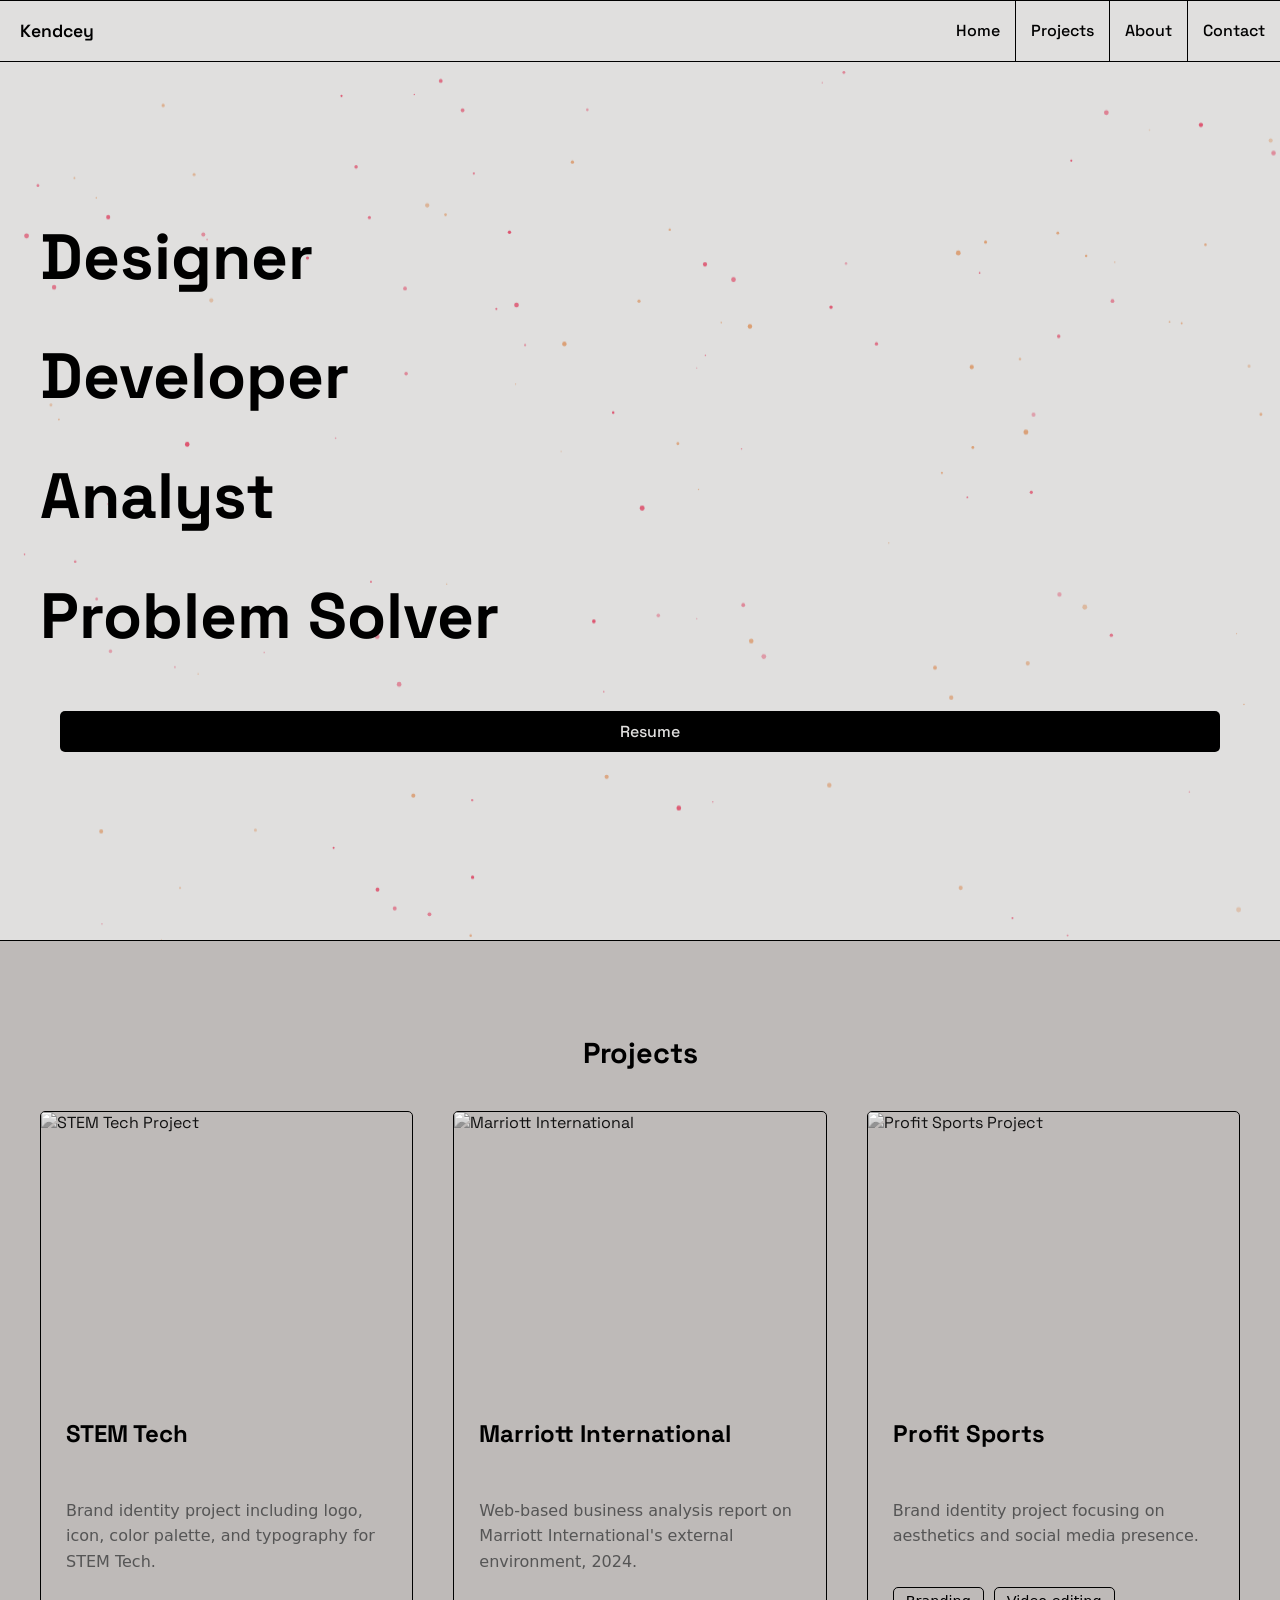
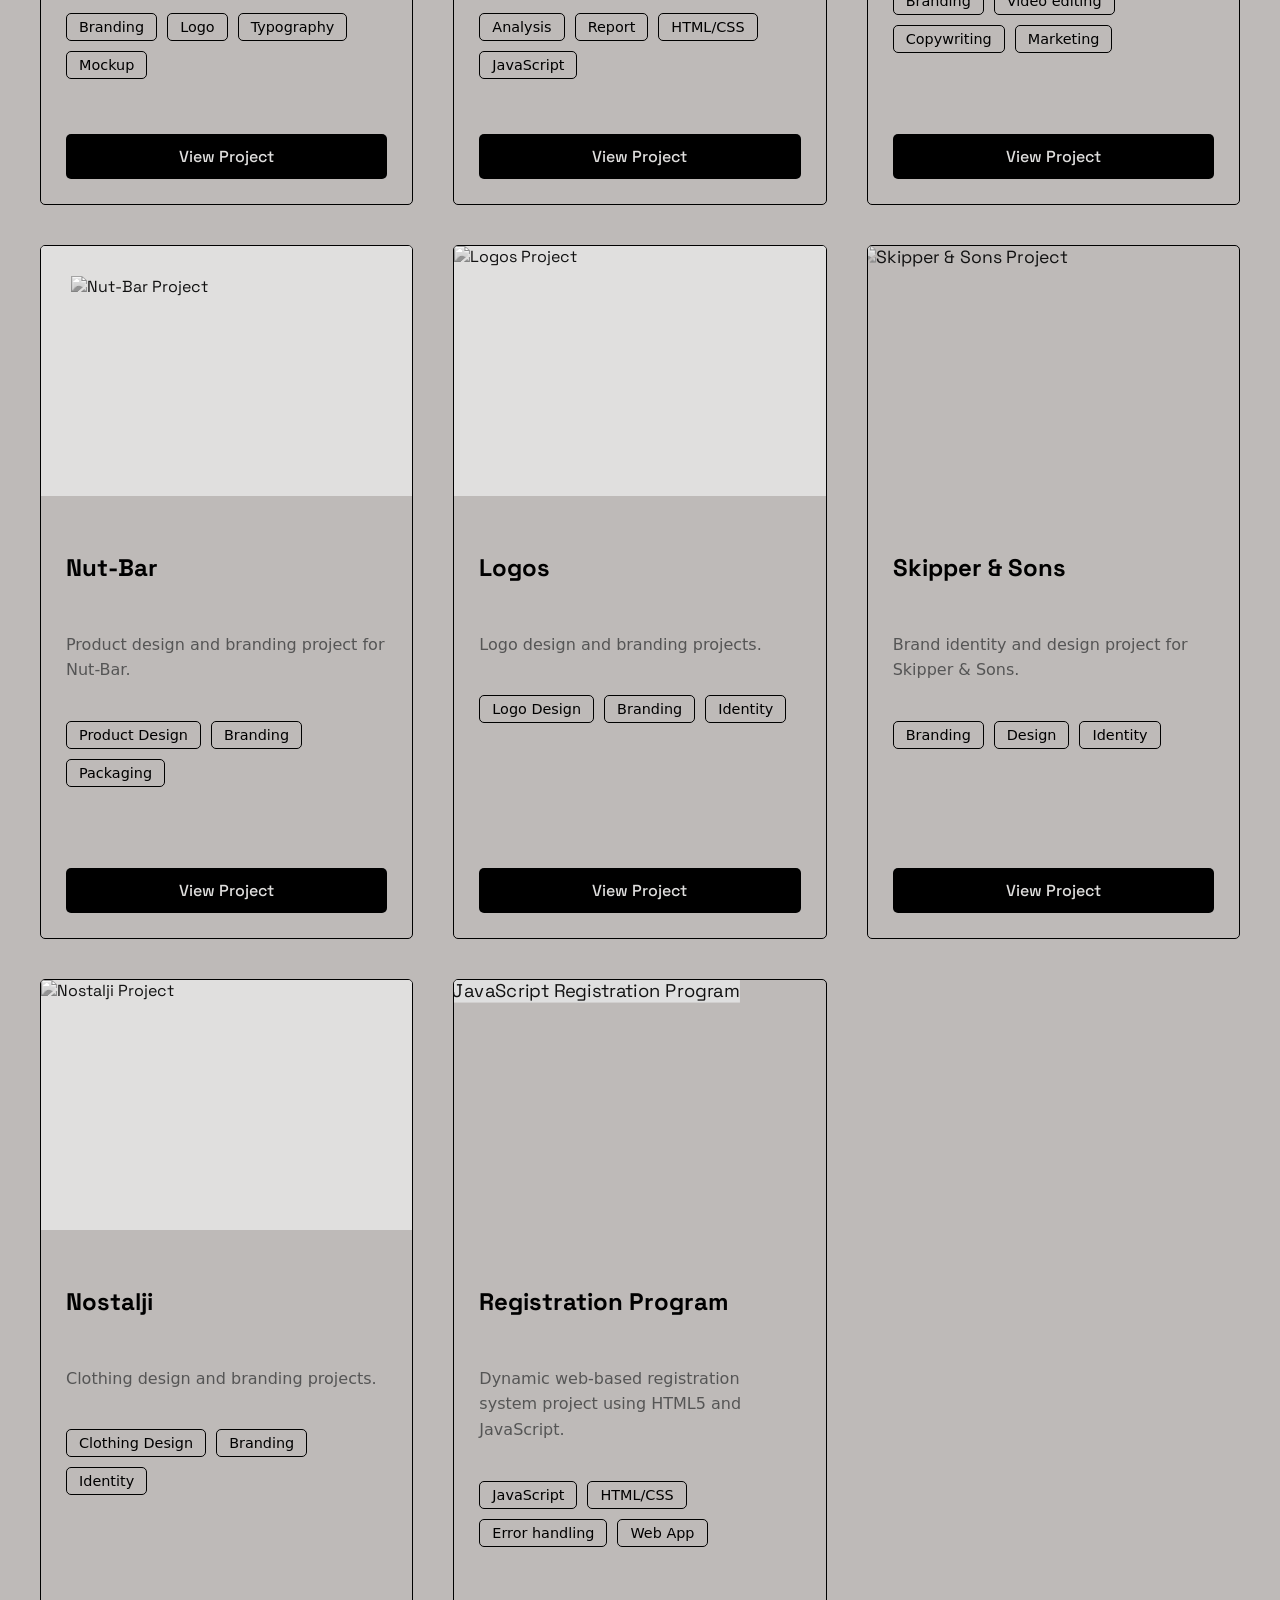
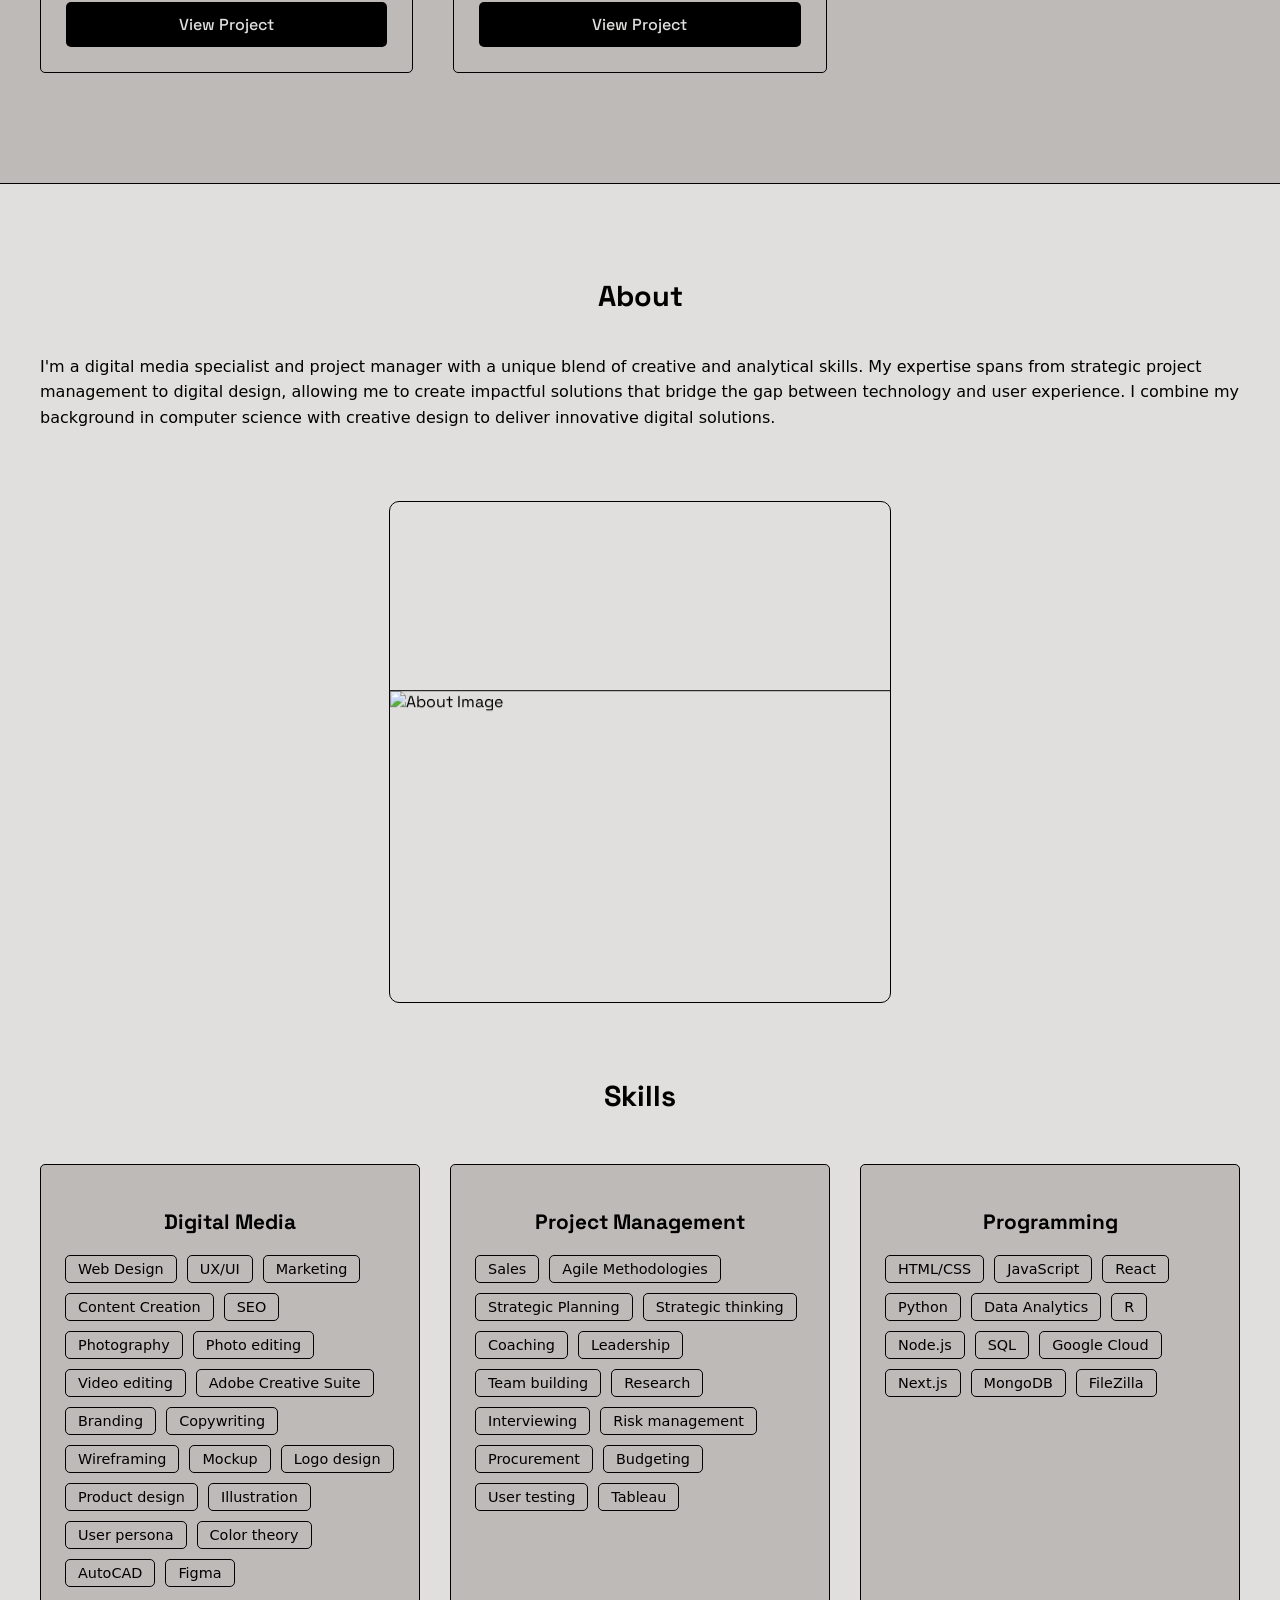
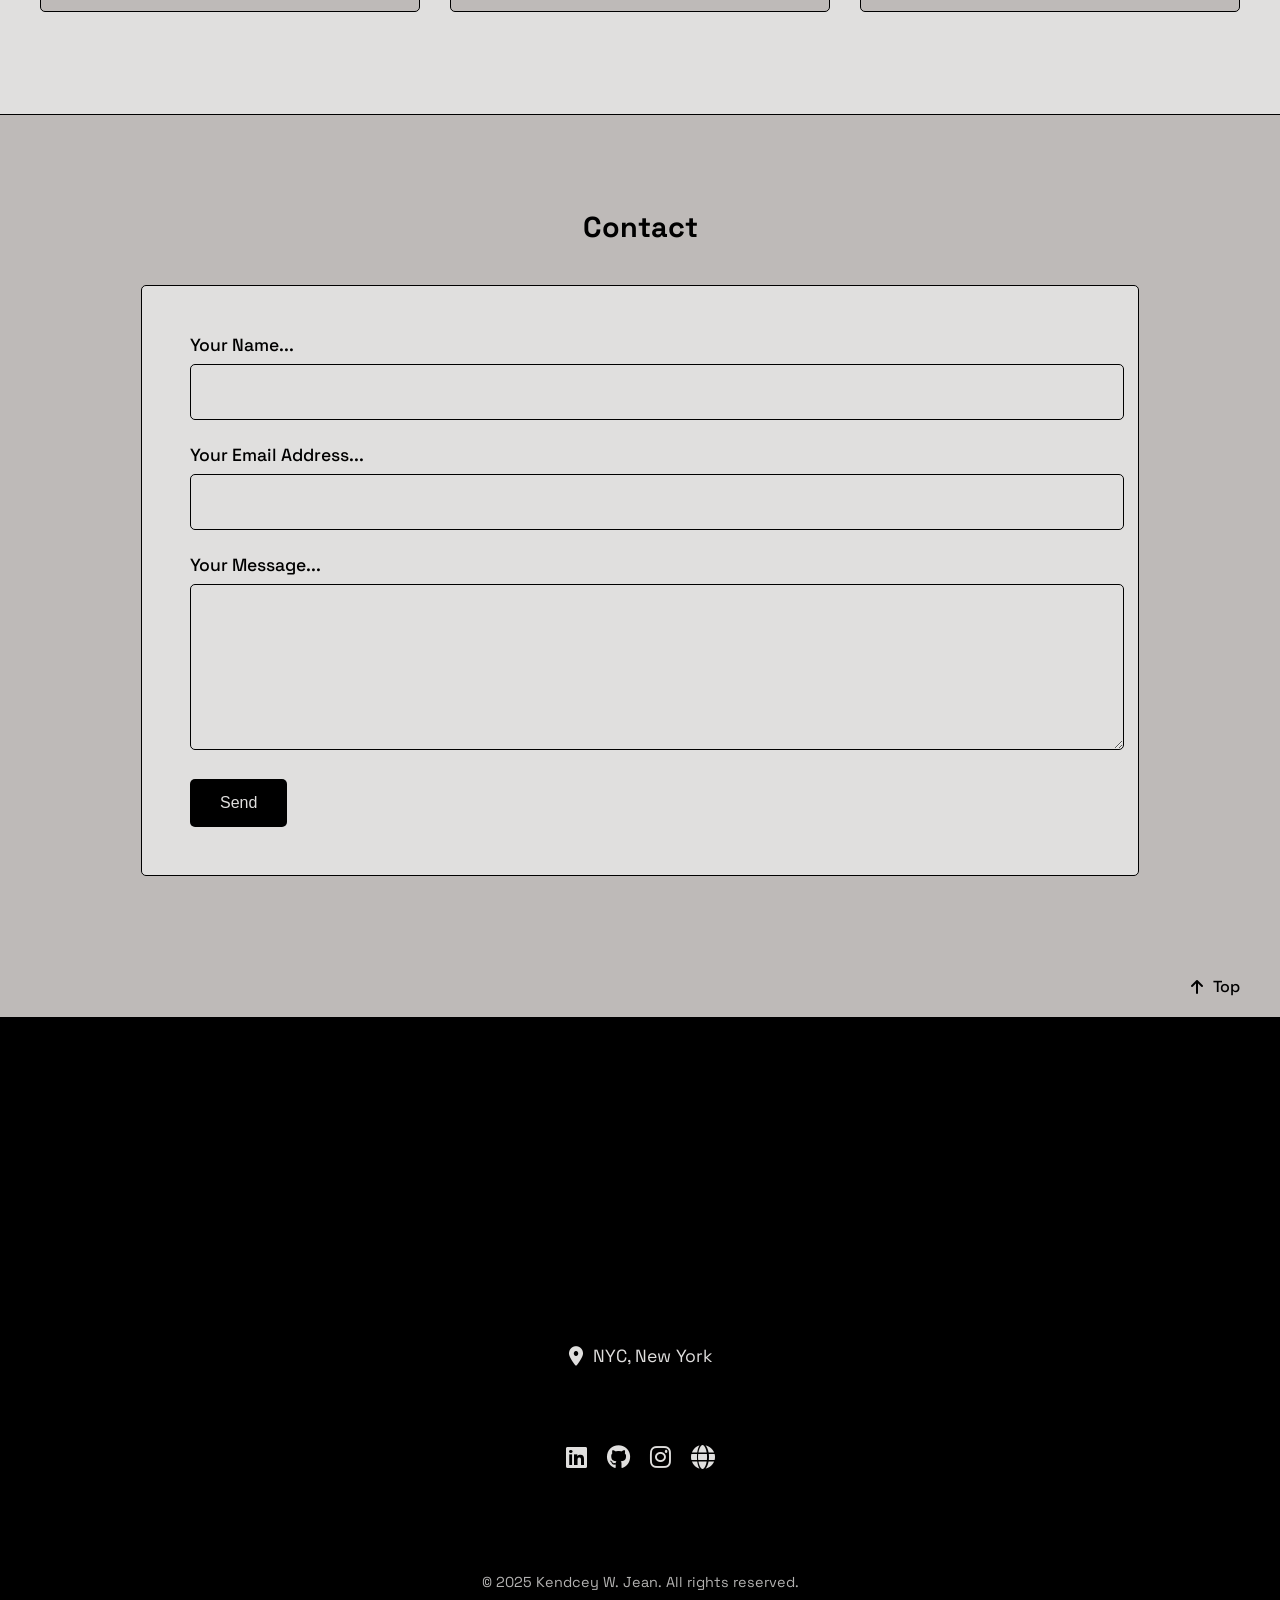
==== commit ffab38e6: "Remove dropdown menu styles and ensure videos/GIFs autoplay" ====
--- a/index.html
+++ b/index.html
@@ -22,19 +22,7 @@
             </div>
             <div class="nav-links">
                 <a href="index.html">Home</a>
-                <div class="nav-dropdown">
-                    <a href="#projects" class="dropdown-trigger">Projects <i class="fas fa-chevron-down"></i></a>
-                    <div class="dropdown-menu">
-                        <a href="stemtech/stemtech.html">STEM Tech</a>
-                        <a href="marriott-international/marriott-report.html">Marriott International</a>
-                        <a href="profit-sports/profit-sports.html">Profit Sports</a>
-                        <a href="nut-bar/nut-bar.html">Nut-Bar</a>
-                        <a href="logos/logos.html">Logos</a>
-                        <a href="skipper-and-sons/skipper-and-sons.html">Skipper & Sons</a>
-                        <a href="nostalji/nostalji.html">Nostalji</a>
-                        <a href="registration-program/registration-program.html">Registration Program</a>
-                    </div>
-                </div>
+                <a href="#projects">Projects</a>
                 <a href="#about">About</a>
                 <a href="#contact">Contact</a>
             </div>
--- a/styles.css
+++ b/styles.css
@@ -70,12 +70,6 @@
     width: 100%; /* Ensure it spans the full width */
     z-index: 9999; /* Ensure navbar stays on top of other content */
     transform: translateZ(0); /* Force hardware acceleration for the entire navbar */
-    overflow: visible; /* Allow dropdown to show */
-    transition: padding-bottom 0.3s ease;
-}
-
-.navbar:has(.nav-dropdown:hover) {
-    padding-bottom: 0;
 }
 
 .navbar:not(.sidebar-open) {
@@ -212,8 +206,7 @@
     font-size: 1rem;
 }
 
-.nav-links > a:first-child,
-.nav-links > .nav-dropdown:first-child .dropdown-trigger {
+.nav-links a:first-child {
     border-left: none; /* No line before the first item */
 }
 
@@ -227,112 +220,6 @@
     color: #E0DFDE; /* Active text color */
 }
 
-/* Dropdown Menu Styles */
-.nav-dropdown {
-    position: relative;
-    height: 100%;
-}
-
-.nav-dropdown .dropdown-trigger {
-    display: flex;
-    align-items: center;
-    gap: 5px;
-    color: black;
-    font-weight: 500;
-    text-decoration: none;
-    padding: 0 15px;
-    height: 100%;
-    justify-content: center;
-    border-left: 1px solid black;
-    transition: background-color 0.3s ease, color 0.3s ease;
-    position: relative;
-    line-height: 1;
-    font-size: 1rem;
-}
-
-.nav-dropdown .dropdown-trigger i {
-    font-size: 0.7rem;
-    transition: transform 0.3s ease;
-}
-
-.nav-dropdown:hover .dropdown-trigger {
-    background-color: black;
-    color: #E0DFDE;
-}
-
-.nav-dropdown:hover .dropdown-trigger i {
-    transform: rotate(180deg);
-}
-
-.dropdown-menu {
-    position: absolute;
-    top: 100%;
-    left: 0;
-    background-color: #E0DFDE;
-    width: max-content;
-    min-width: 200px;
-    white-space: nowrap;
-    opacity: 0;
-    visibility: hidden;
-    transform: translateY(-20px);
-    max-height: 0;
-    overflow: hidden;
-    transition: opacity 0.3s ease, transform 0.3s ease, visibility 0.3s ease, max-height 0.3s ease;
-    z-index: 1000;
-    border-top: 1px solid black;
-    border-left: 1px solid black;
-    border-right: none;
-    border-bottom: 1px solid black;
-    box-shadow: none;
-}
-
-.nav-dropdown:hover .dropdown-menu {
-    opacity: 1;
-    visibility: visible;
-    transform: translateY(0);
-    max-height: 1000px;
-}
-
-/* Make navbar expand downward when dropdown is hovered - push content down */
-.navbar {
-    overflow: visible;
-}
-
-.navbar:has(.nav-dropdown:hover) {
-    overflow: visible;
-}
-
-.dropdown-menu {
-    padding: 0;
-    overflow: visible;
-}
-
-.dropdown-menu a {
-    display: block;
-    padding: 12px 0 12px 15px;
-    color: black;
-    text-decoration: none;
-    border-left: none;
-    border-right: none;
-    border-bottom: 1px solid black;
-    font-size: 0.9rem;
-    transition: background-color 0.3s ease, color 0.3s ease;
-    height: auto;
-    text-align: left;
-    width: 100%;
-    box-sizing: border-box;
-    margin: 0;
-    position: relative;
-}
-
-.dropdown-menu a:last-child {
-    border-bottom: none;
-}
-
-.dropdown-menu a:hover {
-    background-color: black;
-    color: #E0DFDE;
-}
 
 /* Hamburger Menu (hidden by default on desktop) */
 .hamburger {
@@ -479,135 +366,6 @@
         z-index: 2;
     }
 
-    .nav-dropdown.active::after {
-        display: none;
-    }
-
-    /* Mobile Dropdown Styles */
-    .nav-dropdown {
-        position: relative;
-        height: auto;
-        display: flex;
-        flex-direction: column;
-        width: 100%;
-        flex-shrink: 0;
-    }
-
-    .nav-dropdown .dropdown-trigger {
-        width: 100%;
-        justify-content: center;
-        background-color: black;
-        color: #E0DFDE;
-        padding: 0;
-        height: 25%;
-        min-height: calc((100vh - 60px) / 4);
-        border: none;
-        font-size: 2.5rem;
-        font-weight: 700;
-        position: relative;
-        flex-shrink: 0;
-    }
-
-    .nav-dropdown .dropdown-trigger i {
-        margin-left: 10px;
-        transition: transform 0.4s cubic-bezier(0.4, 0, 0.2, 1);
-        font-size: 1.5rem;
-        vertical-align: middle;
-    }
-
-    .nav-dropdown.active .dropdown-trigger i {
-        transform: rotate(180deg);
-    }
-
-    .nav-dropdown.active .dropdown-trigger i {
-        transform: rotate(180deg);
-    }
-
-    .nav-dropdown .dropdown-trigger::after {
-        content: '';
-        position: absolute;
-        bottom: 0;
-        left: 0;
-        right: 0;
-        height: 1px;
-        background-color: #E0DFDE;
-        z-index: 2;
-    }
-
-    .nav-dropdown.active .dropdown-trigger::after {
-        display: none;
-    }
-
-    /* When dropdown is active, keep other nav items at original size and allow scrolling */
-    .nav-links:has(.nav-dropdown.active) > a {
-        height: 25%;
-        min-height: calc((100vh - 60px) / 4);
-        flex-shrink: 0;
-    }
-
-    .dropdown-menu {
-        position: static;
-        opacity: 0;
-        max-height: 0;
-        overflow: hidden;
-        visibility: hidden;
-        transform: none;
-        transition: max-height 0.4s cubic-bezier(0.4, 0, 0.2, 1), opacity 0.4s ease, visibility 0.4s ease;
-        background-color: #1a1a1a;
-        border-top: none;
-        box-shadow: none;
-        min-width: auto;
-        width: 100%;
-        display: flex;
-        flex-direction: column;
-    }
-
-    .nav-dropdown.active .dropdown-menu {
-        opacity: 1;
-        visibility: visible;
-        max-height: 1000px;
-    }
-
-    .dropdown-menu a {
-        padding: 18px 20px;
-        font-size: 1.3rem;
-        border-bottom: 1px solid #333;
-        height: auto;
-        text-align: center;
-        background-color: #1a1a1a;
-        color: #E0DFDE;
-        display: flex;
-        align-items: center;
-        justify-content: center;
-        transition: background-color 0.3s ease, color 0.3s ease;
-    }
-
-    .dropdown-menu a:hover {
-        background-color: #E0DFDE;
-        color: black;
-    }
-
-    .dropdown-menu a:last-child {
-        border-bottom: 1px solid #E0DFDE;
-    }
-
-    .nav-dropdown .dropdown-trigger:hover {
-        background-color: #E0DFDE;
-        color: black;
-    }
-
-    /* When dropdown is active, allow sidebar to scroll to show all items */
-    .nav-links:has(.nav-dropdown.active) {
-        overflow-y: auto;
-        height: calc(100vh - 60px);
-    }
-
-    /* Keep other nav items at their original size */
-    .nav-links:has(.nav-dropdown.active) > a {
-        height: 25%;
-        min-height: calc((100vh - 60px) / 4);
-        flex-shrink: 0;
-    }
 }
 
 /* Base styles for all screen sizes */
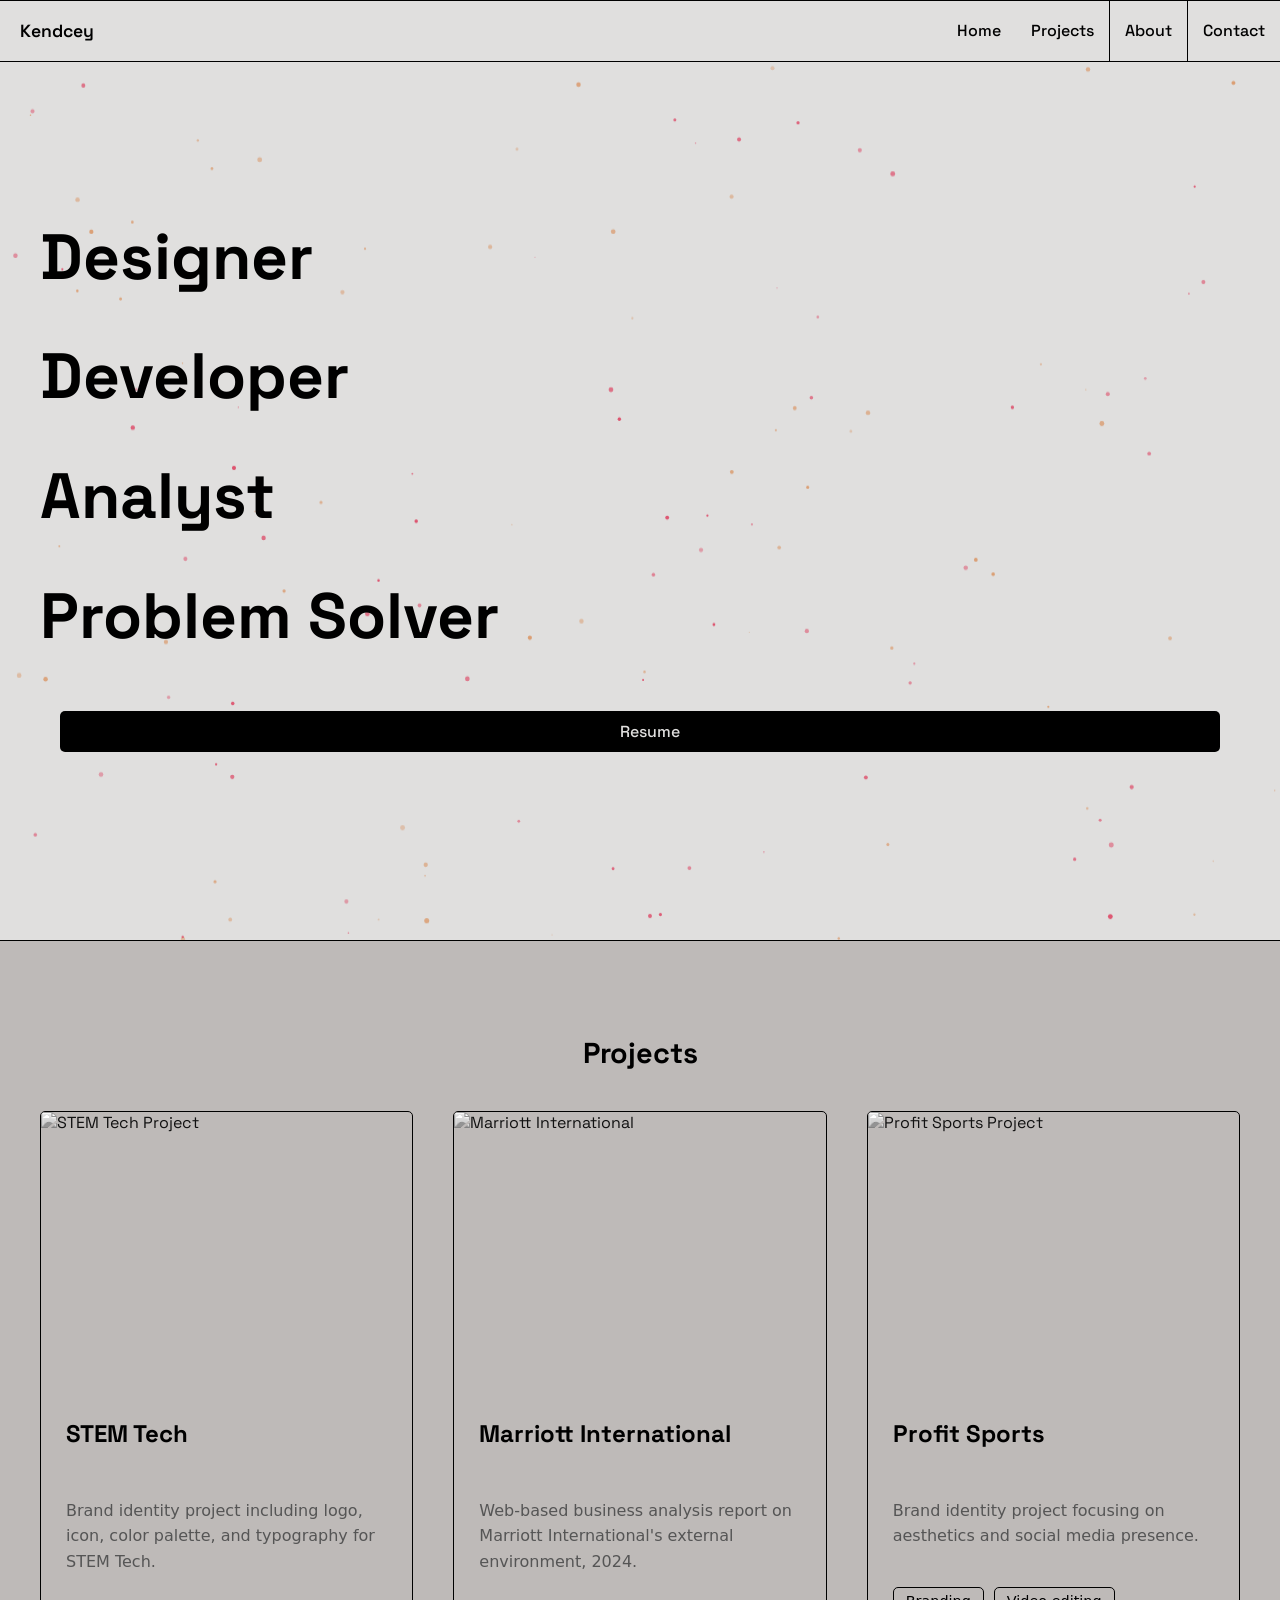
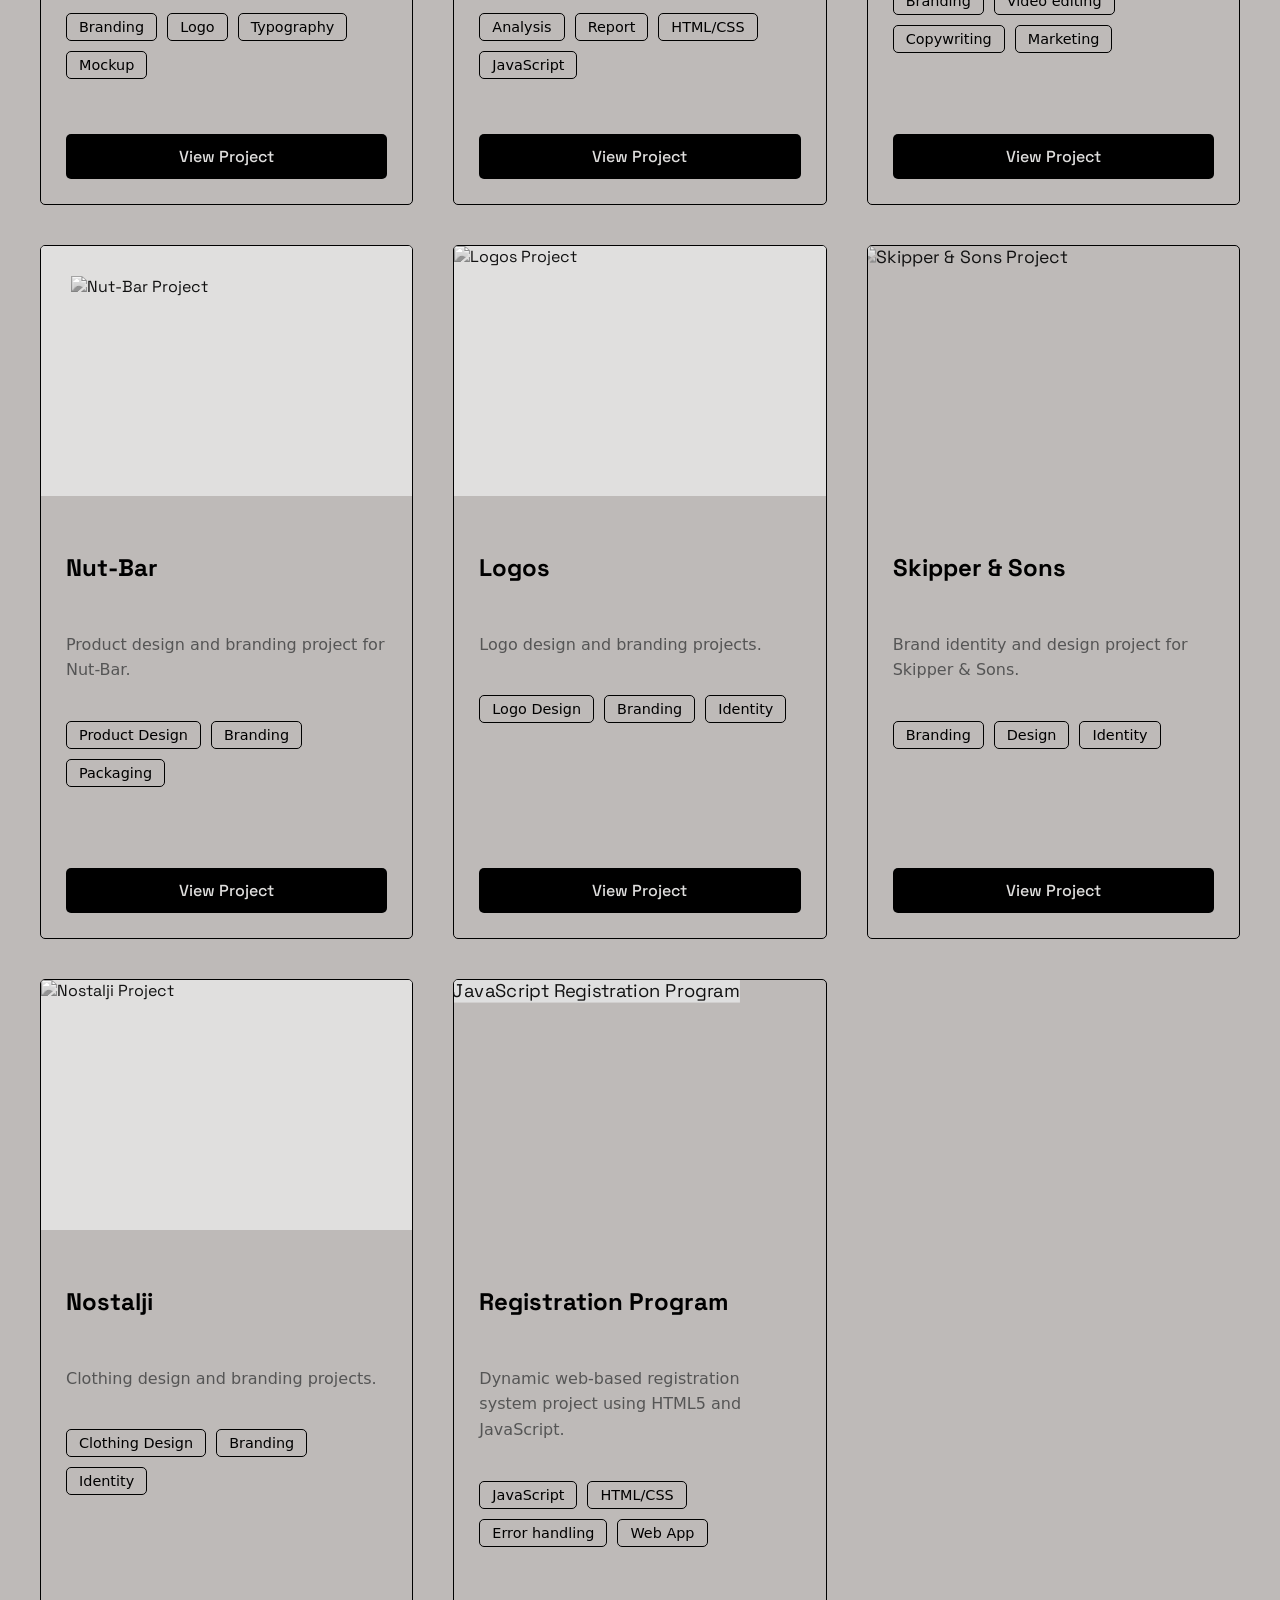
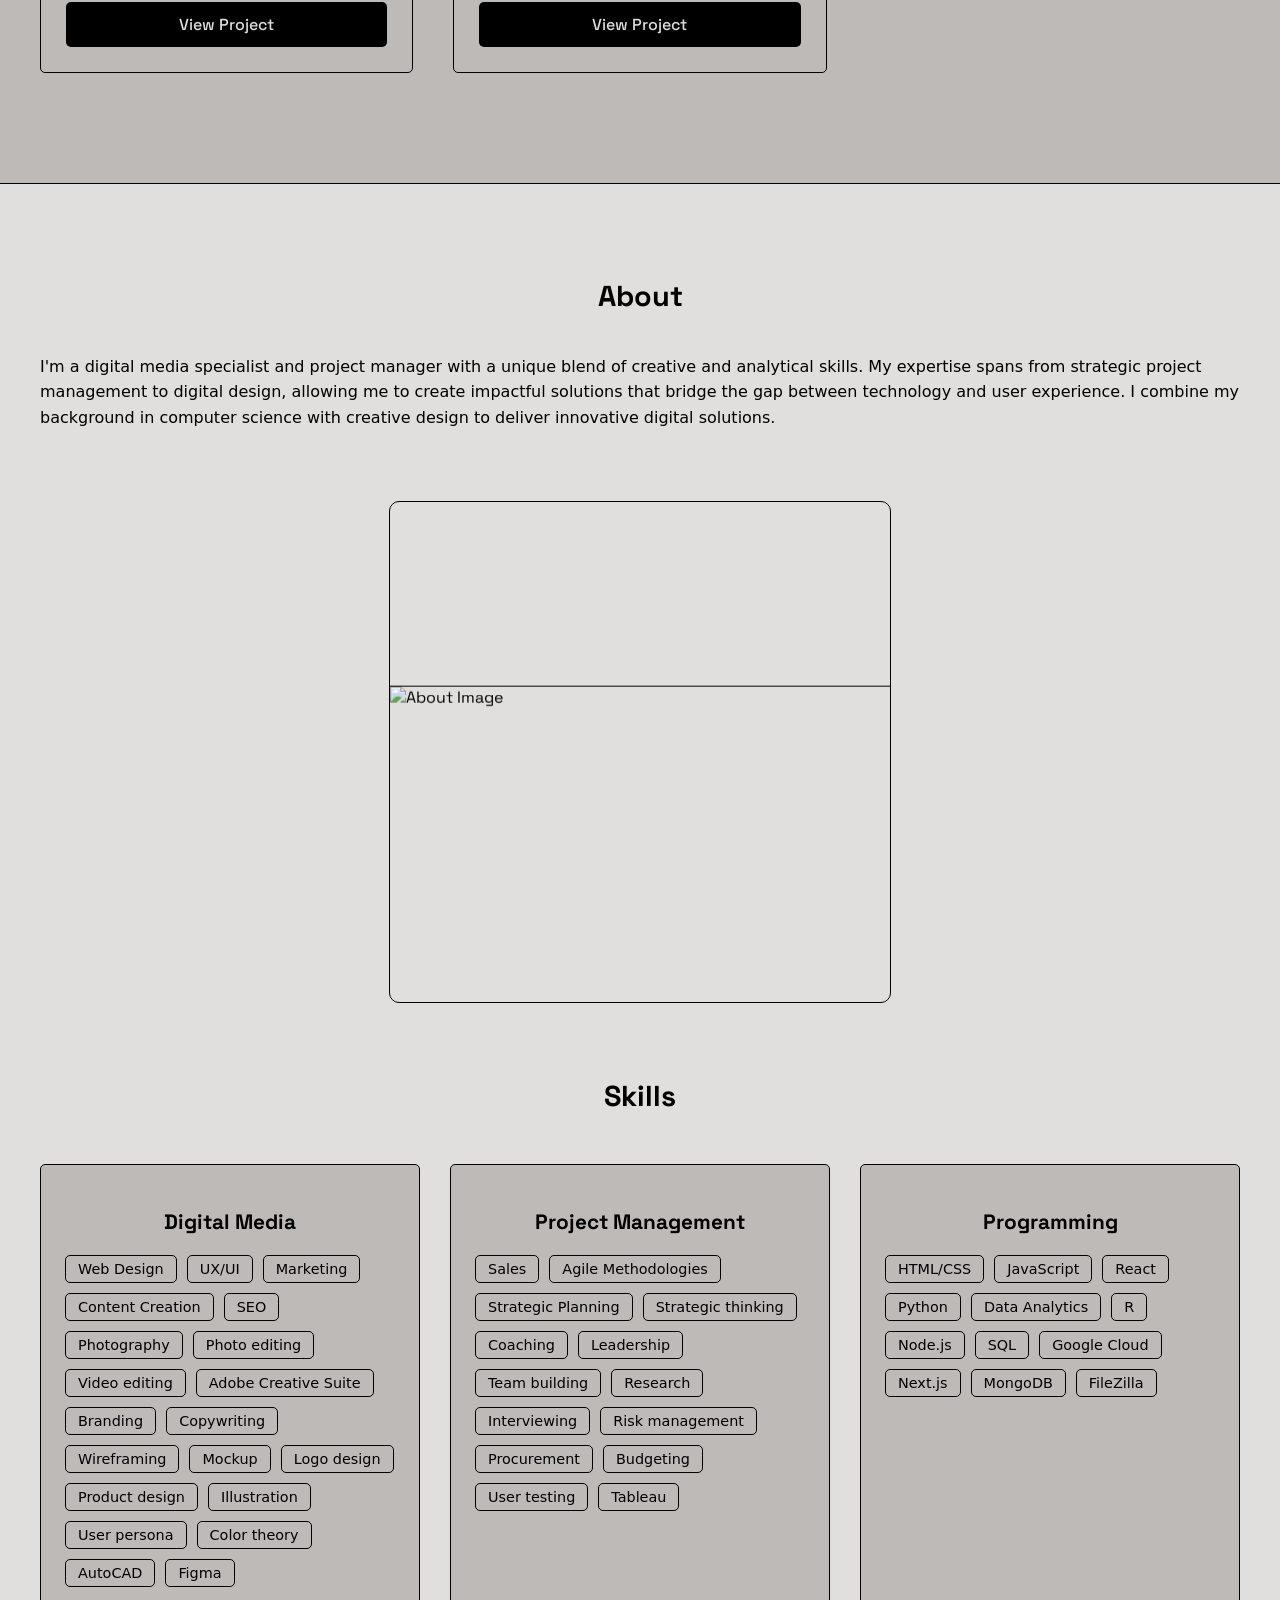
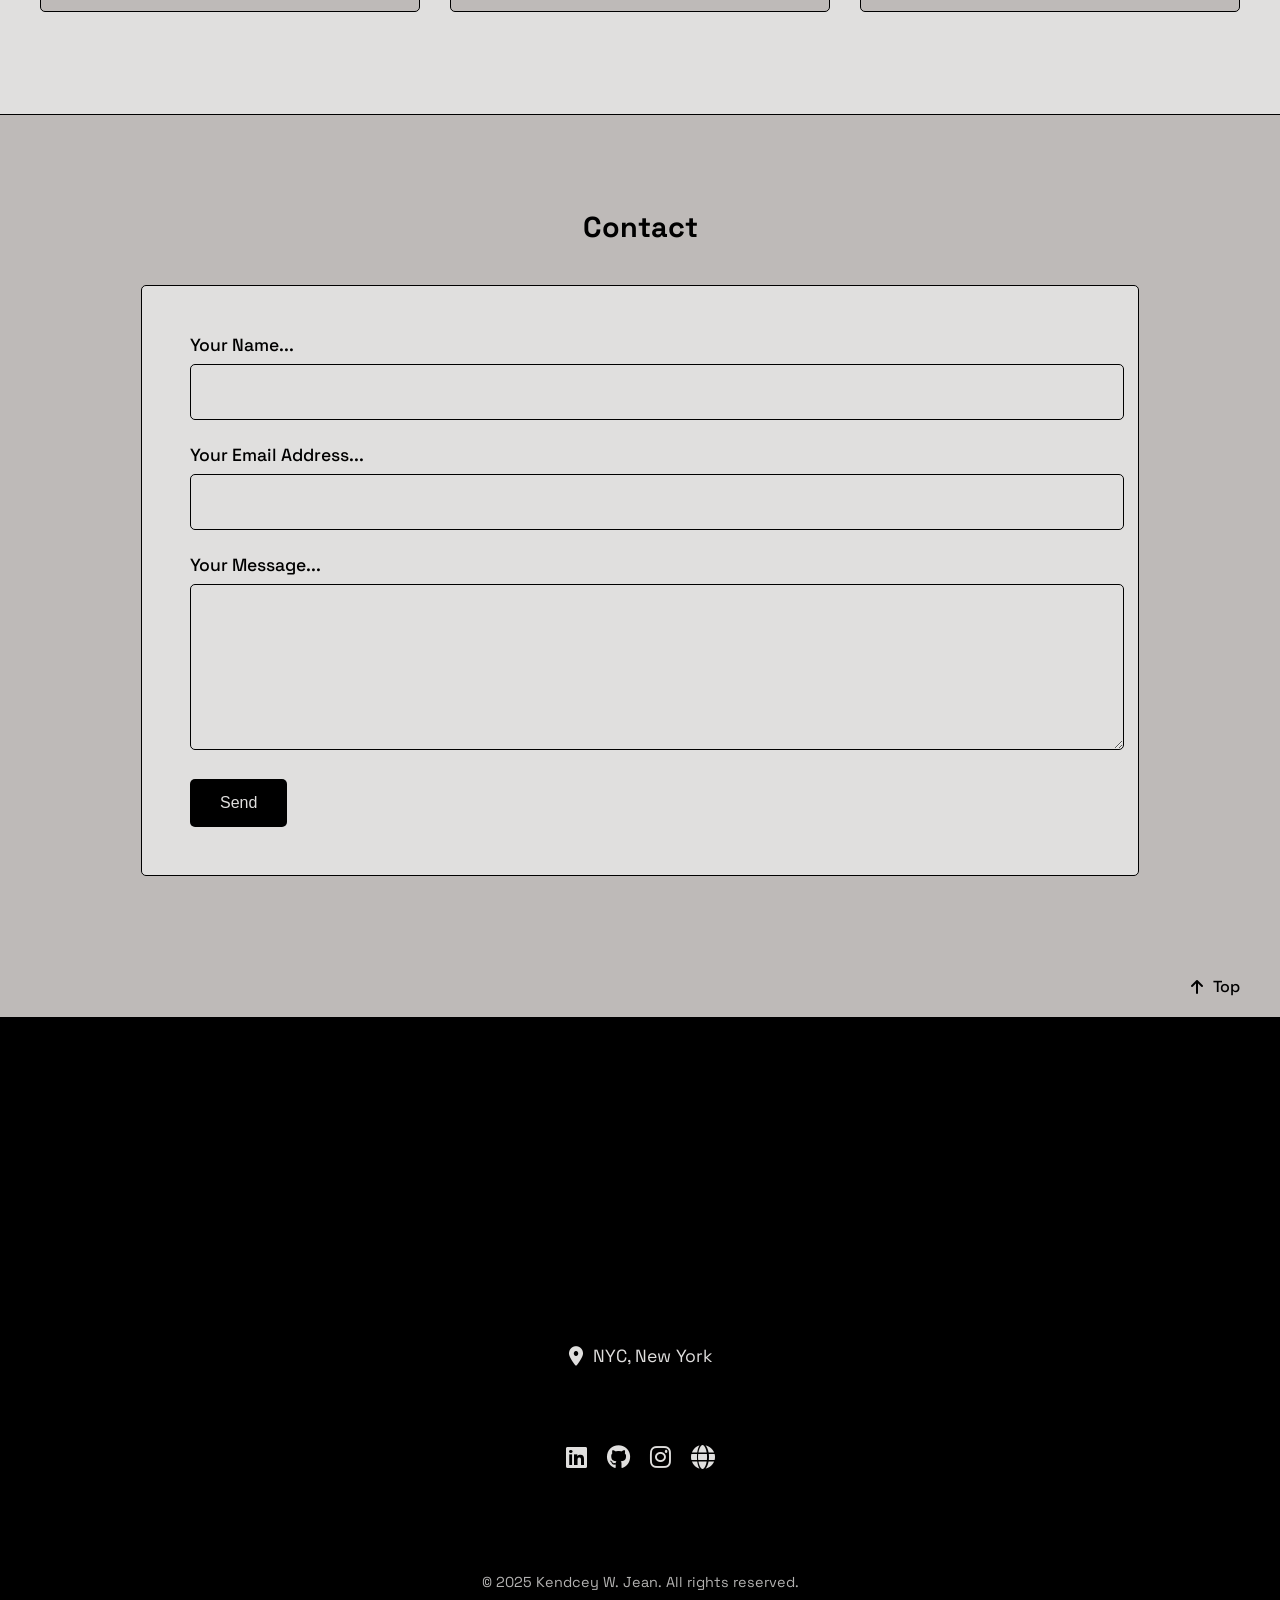
==== commit 112e3093: "Make Projects menu normal link on desktop, dropdown only in mobile sidebar" ====
--- a/index.html
+++ b/index.html
@@ -22,7 +22,19 @@
             </div>
             <div class="nav-links">
                 <a href="index.html">Home</a>
-                <a href="#projects">Projects</a>
+                <div class="nav-dropdown">
+                    <a href="#projects" class="dropdown-trigger">Projects <i class="fas fa-chevron-down"></i></a>
+                    <div class="dropdown-menu">
+                        <a href="stemtech/stemtech.html">STEM Tech</a>
+                        <a href="marriott-international/marriott-report.html">Marriott International</a>
+                        <a href="profit-sports/profit-sports.html">Profit Sports</a>
+                        <a href="nut-bar/nut-bar.html">Nut-Bar</a>
+                        <a href="logos/logos.html">Logos</a>
+                        <a href="skipper-and-sons/skipper-and-sons.html">Skipper & Sons</a>
+                        <a href="nostalji/nostalji.html">Nostalji</a>
+                        <a href="registration-program/registration-program.html">Registration Program</a>
+                    </div>
+                </div>
                 <a href="#about">About</a>
                 <a href="#contact">Contact</a>
             </div>
--- a/styles.css
+++ b/styles.css
@@ -206,8 +206,41 @@
     font-size: 1rem;
 }
 
-.nav-links a:first-child {
+.nav-links a:first-child,
+.nav-links > .nav-dropdown:first-child .dropdown-trigger {
     border-left: none; /* No line before the first item */
+}
+
+/* Make dropdown trigger look like normal nav link on desktop */
+@media (min-width: 651px) {
+    .nav-dropdown .dropdown-trigger {
+        display: flex;
+        align-items: center;
+        justify-content: center;
+        color: black;
+        font-weight: 500;
+        text-decoration: none;
+        padding: 0 15px;
+        height: 100%;
+        border-left: 1px solid black;
+        transition: background-color 0.3s ease, color 0.3s ease;
+        position: relative;
+        line-height: 1;
+        font-size: 1rem;
+    }
+    
+    .nav-dropdown .dropdown-trigger:hover {
+        background-color: black;
+        color: #E0DFDE;
+    }
+    
+    .nav-dropdown .dropdown-trigger i {
+        display: none; /* Hide chevron on desktop */
+    }
+    
+    .nav-dropdown .dropdown-menu {
+        display: none; /* Hide dropdown menu on desktop */
+    }
 }
 
 .nav-links a:hover {
@@ -366,6 +399,124 @@
         z-index: 2;
     }
 
+    .nav-dropdown.active::after {
+        display: none;
+    }
+
+    /* Mobile Dropdown Styles - Only for sidebar */
+    .nav-dropdown {
+        position: relative;
+        height: auto;
+        display: flex;
+        flex-direction: column;
+        width: 100%;
+        flex-shrink: 0;
+    }
+
+    .nav-dropdown .dropdown-trigger {
+        width: 100%;
+        justify-content: center;
+        background-color: black;
+        color: #E0DFDE;
+        padding: 0;
+        height: 25%;
+        min-height: calc((100vh - 60px) / 4);
+        border: none;
+        font-size: 2.5rem;
+        font-weight: 700;
+        position: relative;
+        flex-shrink: 0;
+    }
+
+    .nav-dropdown .dropdown-trigger i {
+        margin-left: 10px;
+        transition: transform 0.4s cubic-bezier(0.4, 0, 0.2, 1);
+        font-size: 1.5rem;
+        vertical-align: middle;
+    }
+
+    .nav-dropdown.active .dropdown-trigger i {
+        transform: rotate(180deg);
+    }
+
+    .nav-dropdown .dropdown-trigger::after {
+        content: '';
+        position: absolute;
+        bottom: 0;
+        left: 0;
+        right: 0;
+        height: 1px;
+        background-color: #E0DFDE;
+        z-index: 2;
+    }
+
+    .nav-dropdown.active .dropdown-trigger::after {
+        display: none;
+    }
+
+    .dropdown-menu {
+        position: static;
+        opacity: 0;
+        max-height: 0;
+        overflow: hidden;
+        visibility: hidden;
+        transform: none;
+        transition: max-height 0.4s cubic-bezier(0.4, 0, 0.2, 1), opacity 0.4s ease, visibility 0.4s ease;
+        background-color: #1a1a1a;
+        border-top: none;
+        box-shadow: none;
+        min-width: auto;
+        width: 100%;
+        display: flex;
+        flex-direction: column;
+    }
+
+    .nav-dropdown.active .dropdown-menu {
+        opacity: 1;
+        visibility: visible;
+        max-height: 1000px;
+    }
+
+    .dropdown-menu a {
+        padding: 18px 20px;
+        font-size: 1.3rem;
+        border-bottom: 1px solid #333;
+        height: auto;
+        text-align: center;
+        background-color: #1a1a1a;
+        color: #E0DFDE;
+        display: flex;
+        align-items: center;
+        justify-content: center;
+        transition: background-color 0.3s ease, color 0.3s ease;
+    }
+
+    .dropdown-menu a:hover {
+        background-color: #E0DFDE;
+        color: black;
+    }
+
+    .dropdown-menu a:last-child {
+        border-bottom: 1px solid #E0DFDE;
+    }
+
+    .nav-dropdown .dropdown-trigger:hover {
+        background-color: #E0DFDE;
+        color: black;
+    }
+
+    /* When dropdown is active, allow sidebar to scroll to show all items */
+    .nav-links:has(.nav-dropdown.active) {
+        overflow-y: auto;
+        height: calc(100vh - 60px);
+    }
+
+    /* Keep other nav items at their original size */
+    .nav-links:has(.nav-dropdown.active) > a {
+        height: 25%;
+        min-height: calc((100vh - 60px) / 4);
+        flex-shrink: 0;
+    }
 }
 
 /* Base styles for all screen sizes */
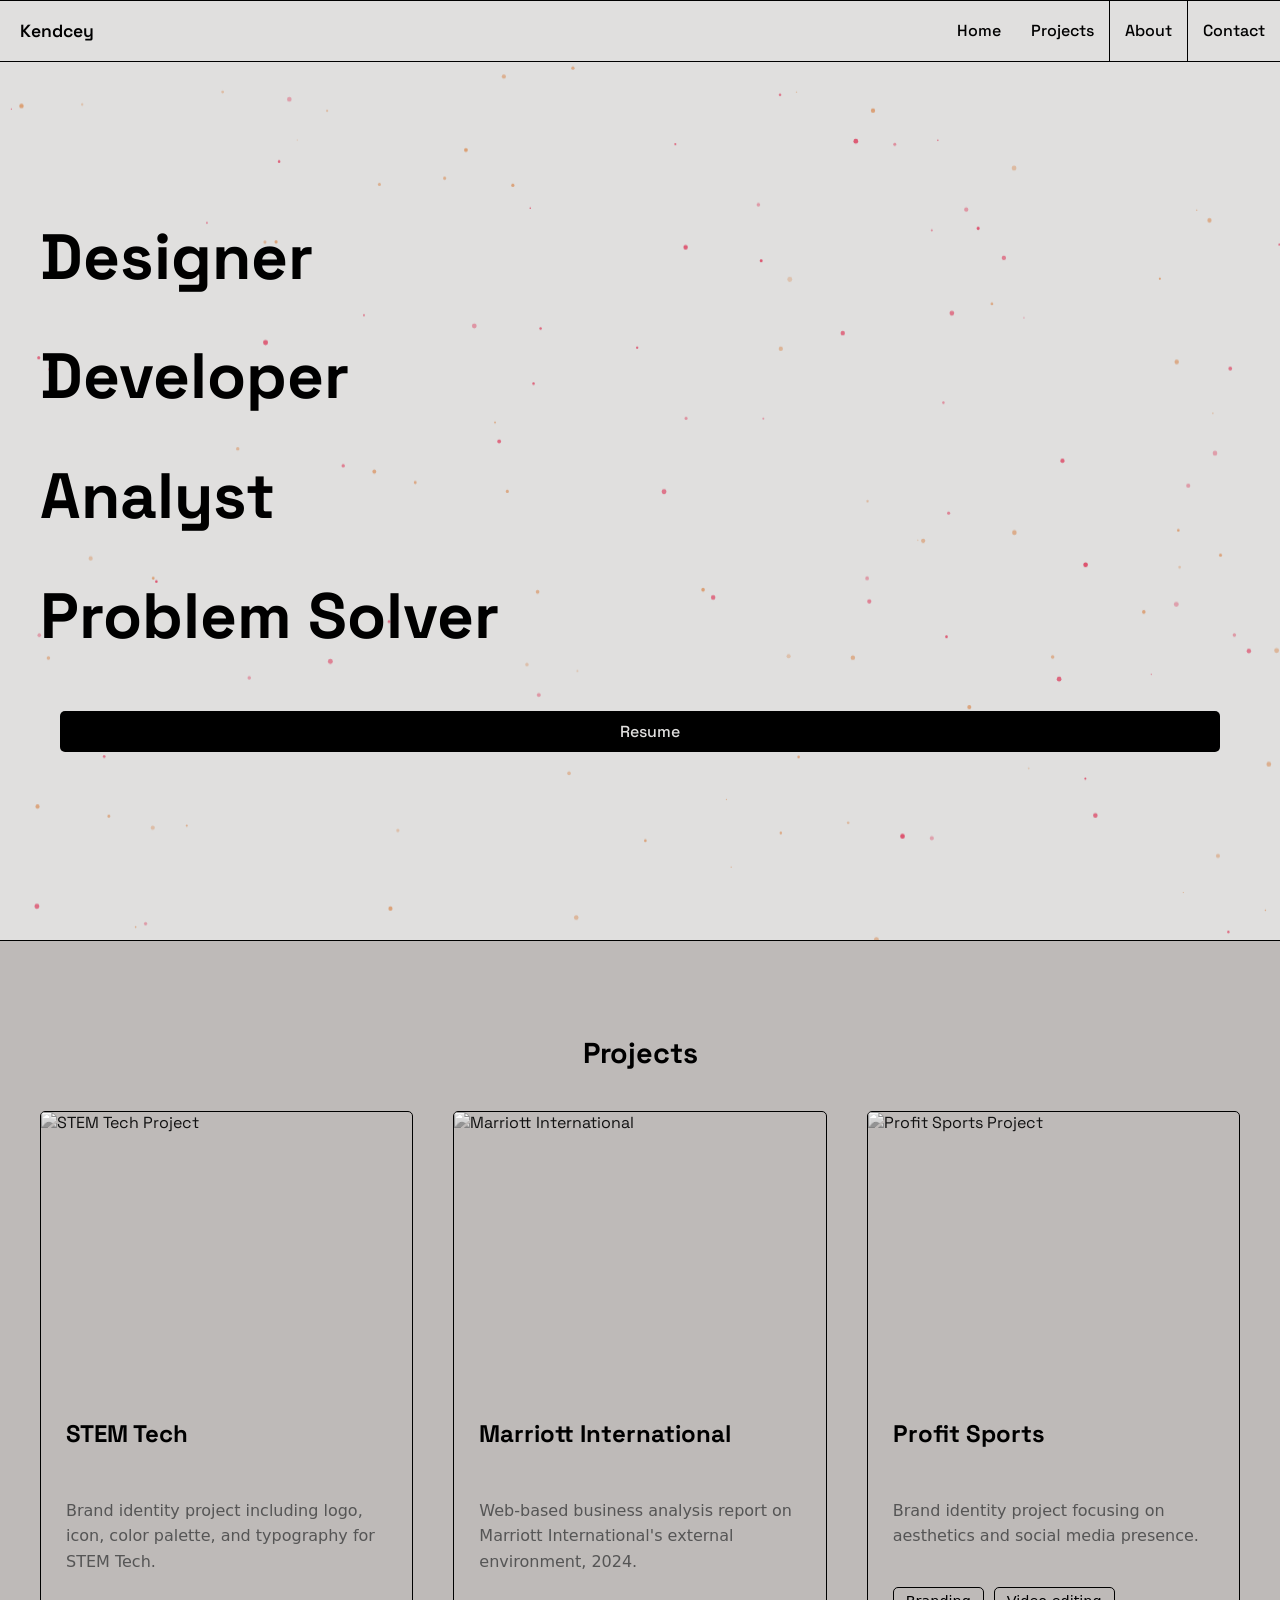
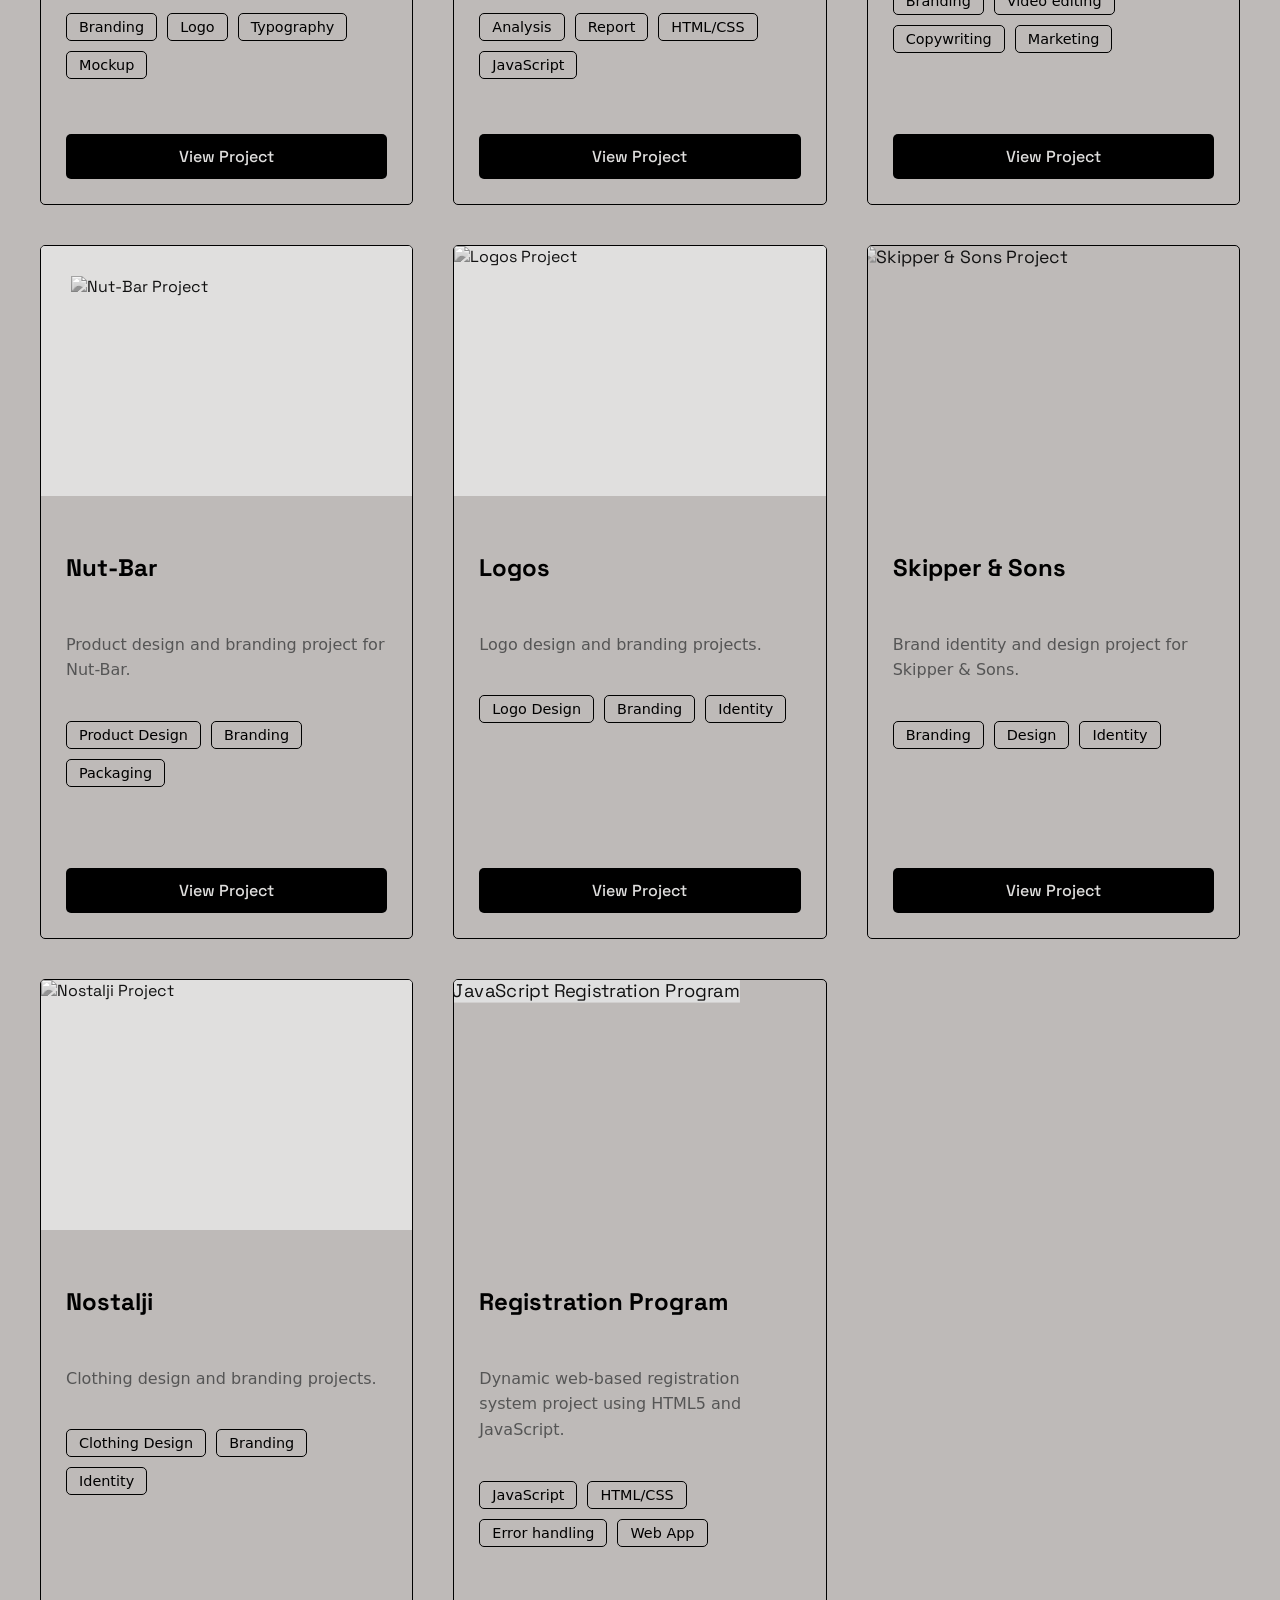
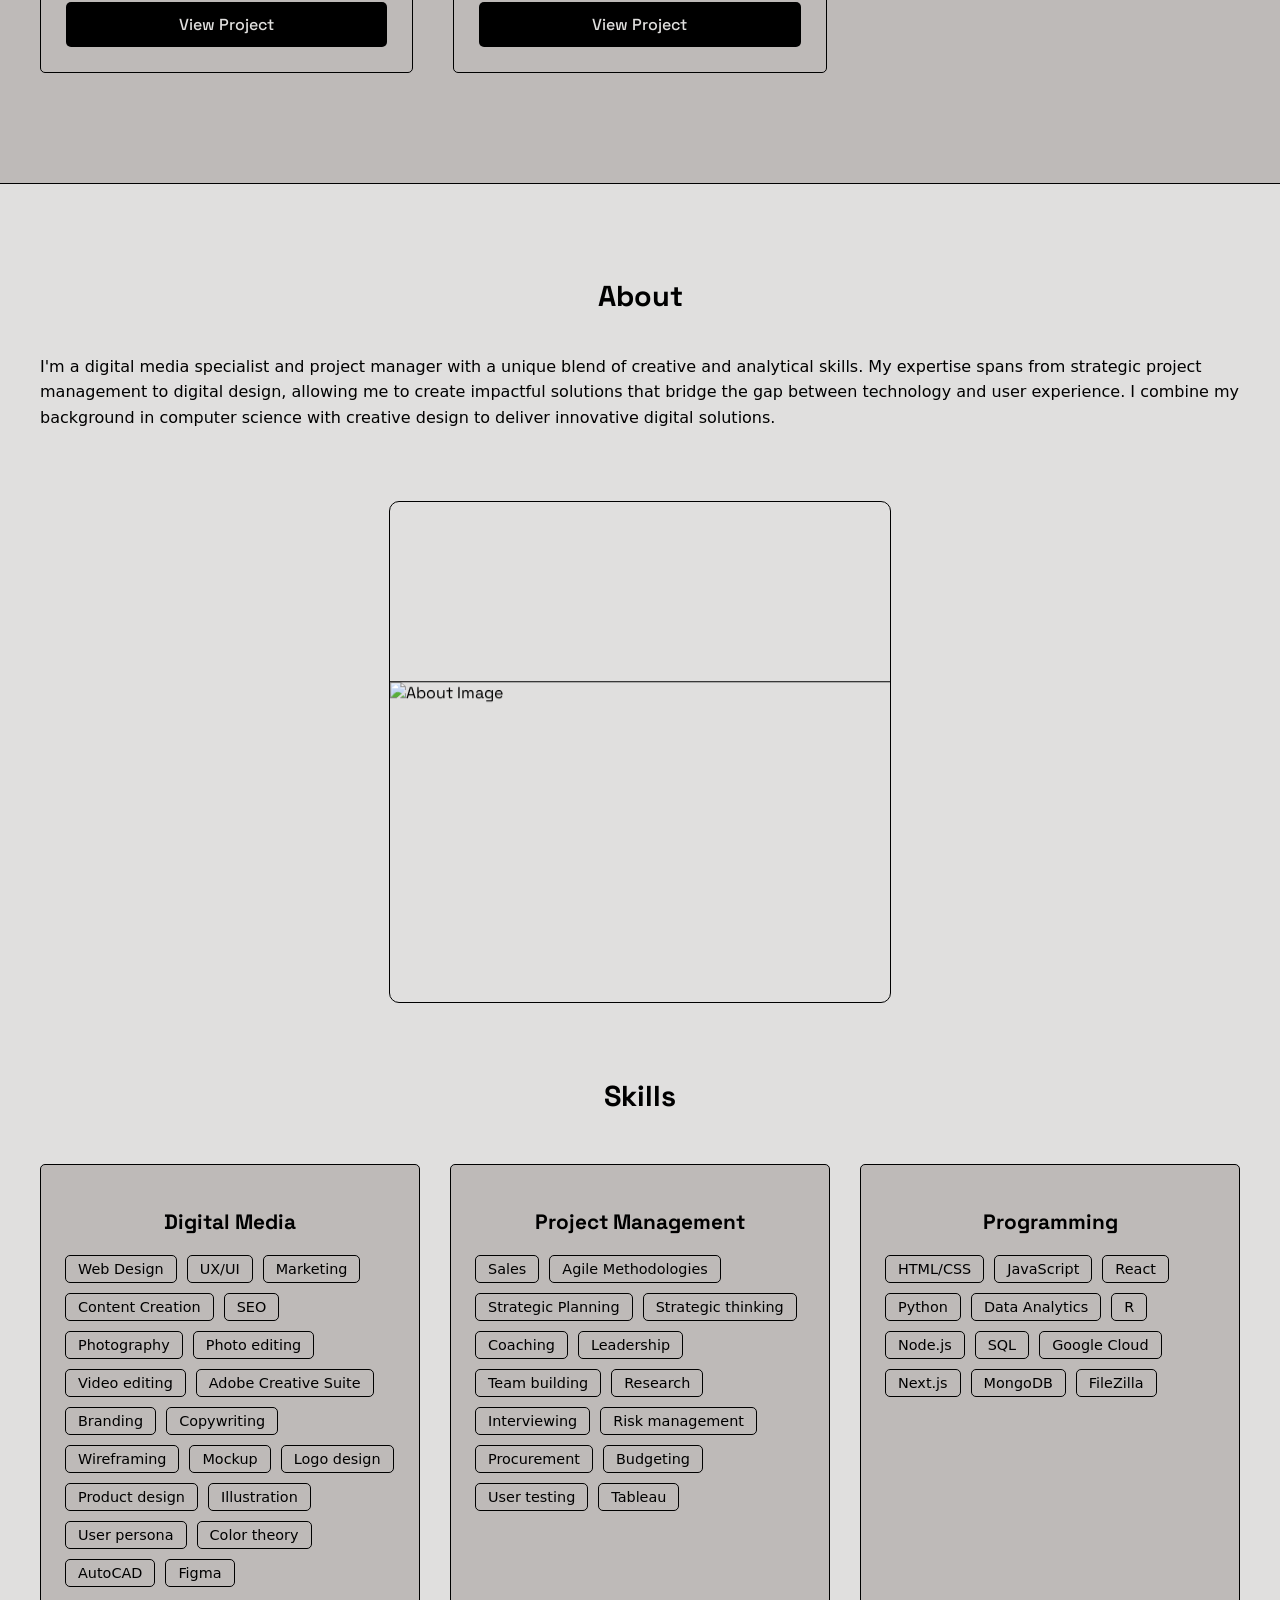
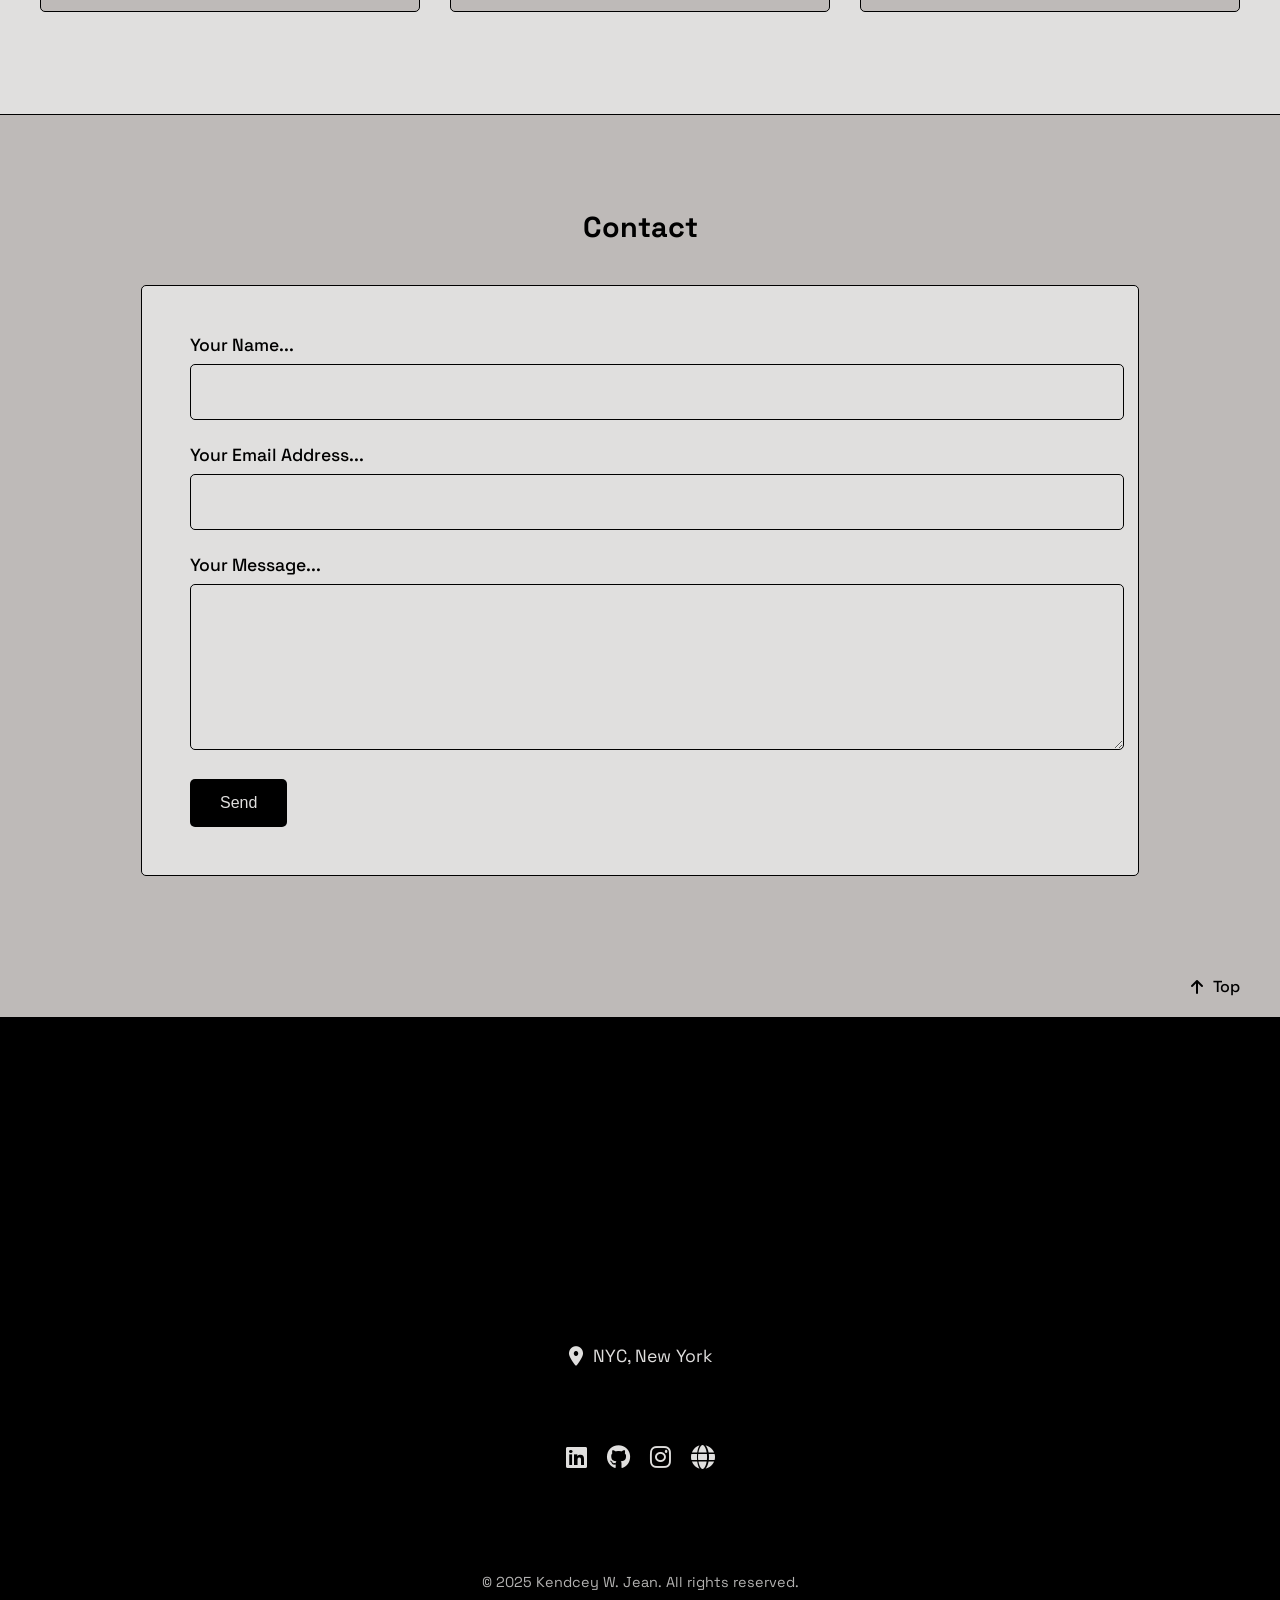
==== commit a396c3a9: "Fix dropdown toggle on tap and add All Projects as first item in dropdown menu" ====
--- a/index.html
+++ b/index.html
@@ -25,6 +25,7 @@
                 <div class="nav-dropdown">
                     <a href="#projects" class="dropdown-trigger">Projects <i class="fas fa-chevron-down"></i></a>
                     <div class="dropdown-menu">
+                        <a href="#projects">All Projects</a>
                         <a href="stemtech/stemtech.html">STEM Tech</a>
                         <a href="marriott-international/marriott-report.html">Marriott International</a>
                         <a href="profit-sports/profit-sports.html">Profit Sports</a>
--- a/styles.css
+++ b/styles.css
@@ -37,6 +37,9 @@
 
 body.no-scroll {
     overflow: hidden; /* Prevent scrolling on the body when sidebar is open */
+    position: fixed;
+    width: 100%;
+    height: 100%;
 }
 
 .container {
@@ -471,6 +474,7 @@
         flex-direction: column;
     }
 
+    .nav-dropdown:hover .dropdown-menu,
     .nav-dropdown.active .dropdown-menu {
         opacity: 1;
         visibility: visible;
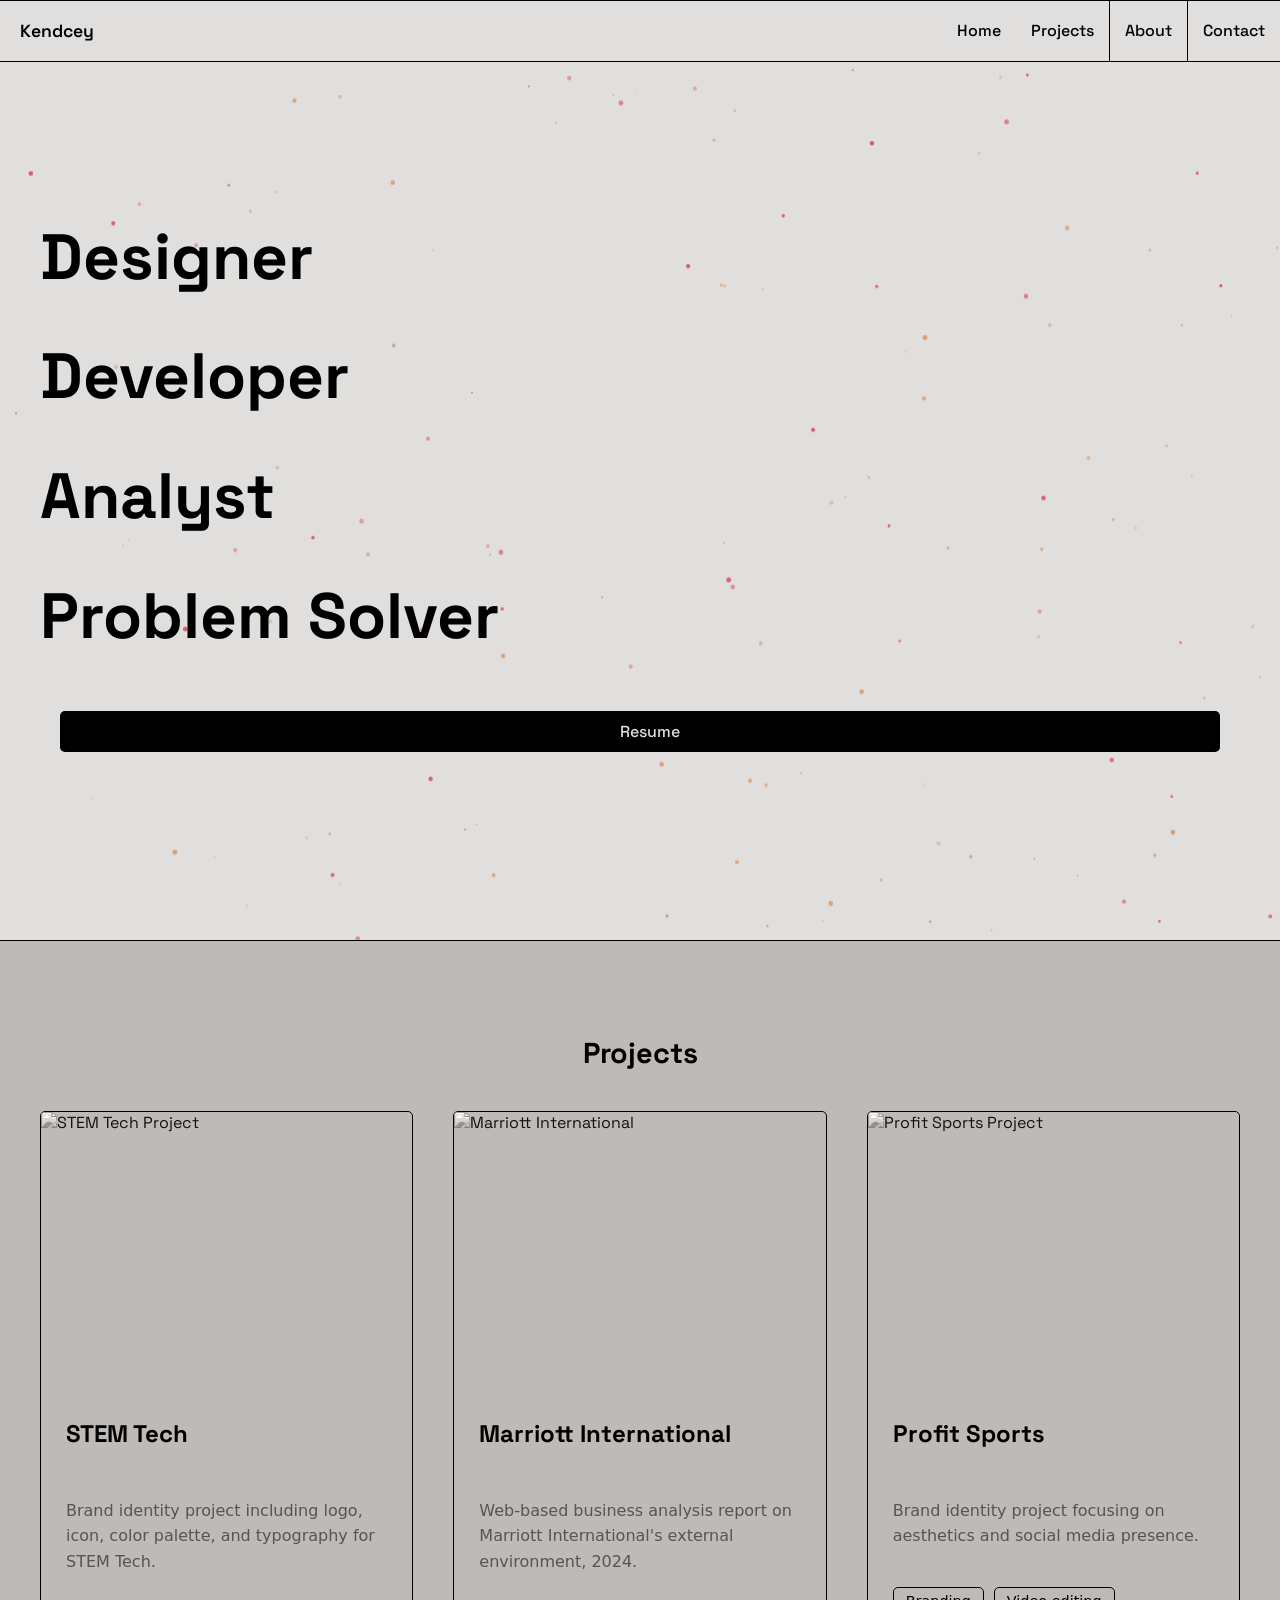
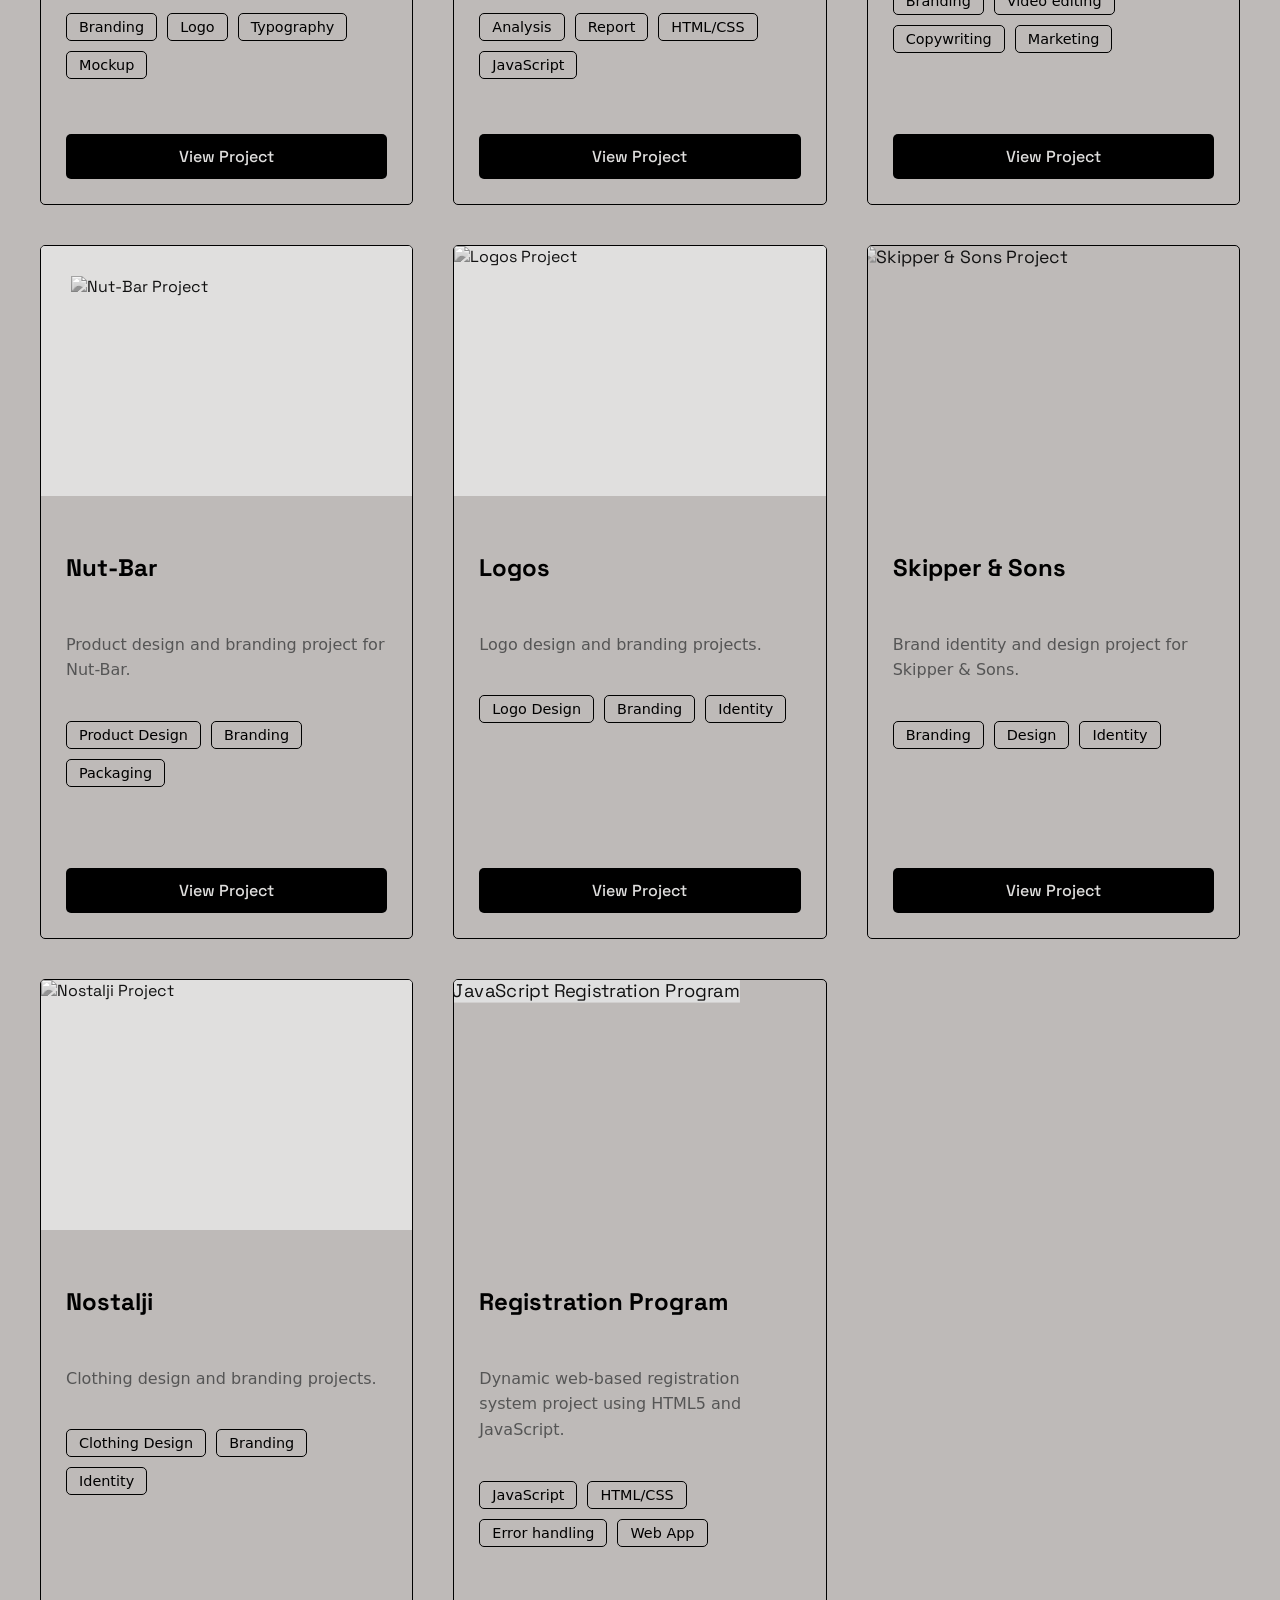
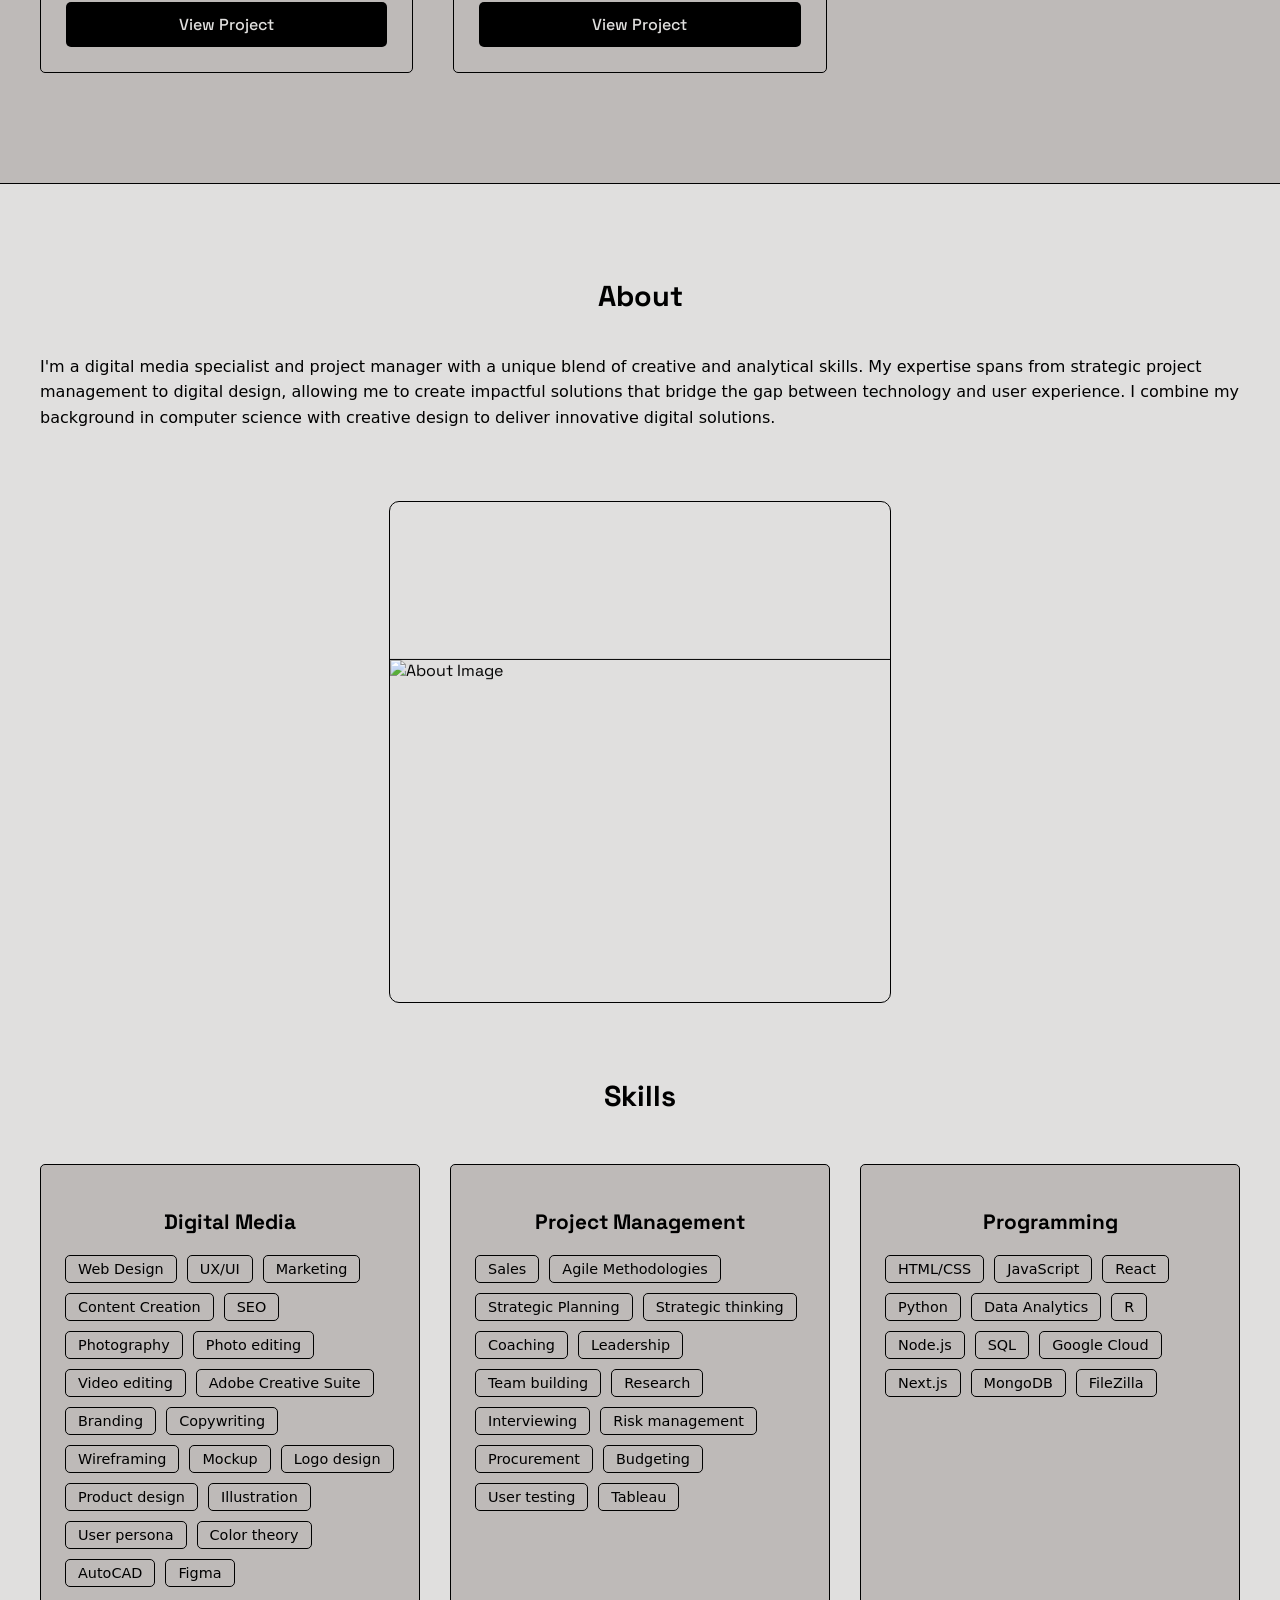
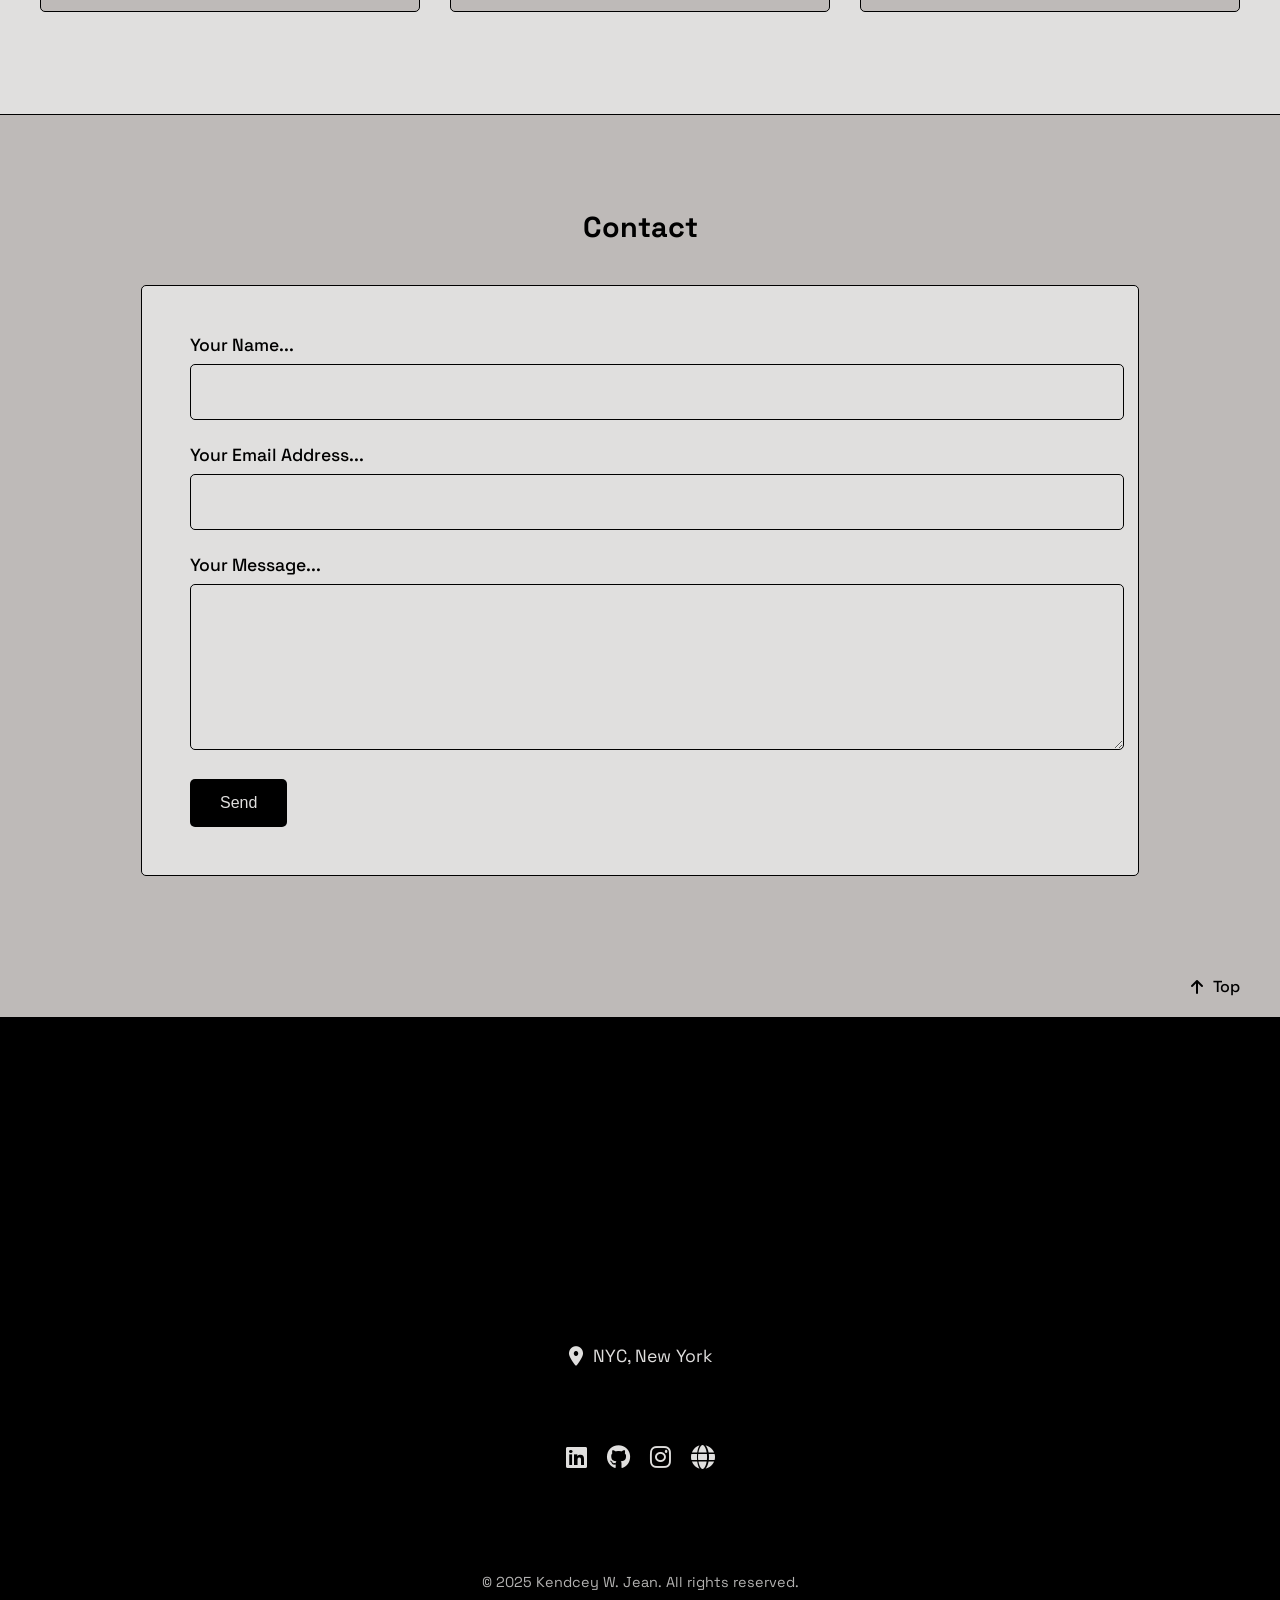
==== commit f613bfbc: "Add painter's palette favicon and update HTML" ====
--- a/index.html
+++ b/index.html
@@ -4,6 +4,7 @@
     <meta charset="UTF-8">
     <meta name="viewport" content="width=device-width, initial-scale=1.0">
     <title>Kendcey Jean | Portfolio</title>
+    <link rel="icon" type="image/png" sizes="32x32" href="favicon.png?v=4">
     <link rel="stylesheet" href="styles.css">
     <link rel="stylesheet" href="https://cdnjs.cloudflare.com/ajax/libs/font-awesome/6.0.0/css/all.min.css">
     <link href="https://fonts.googleapis.com/css2?family=Space+Grotesk:wght@300;400;500;600;700&display=swap" rel="stylesheet">
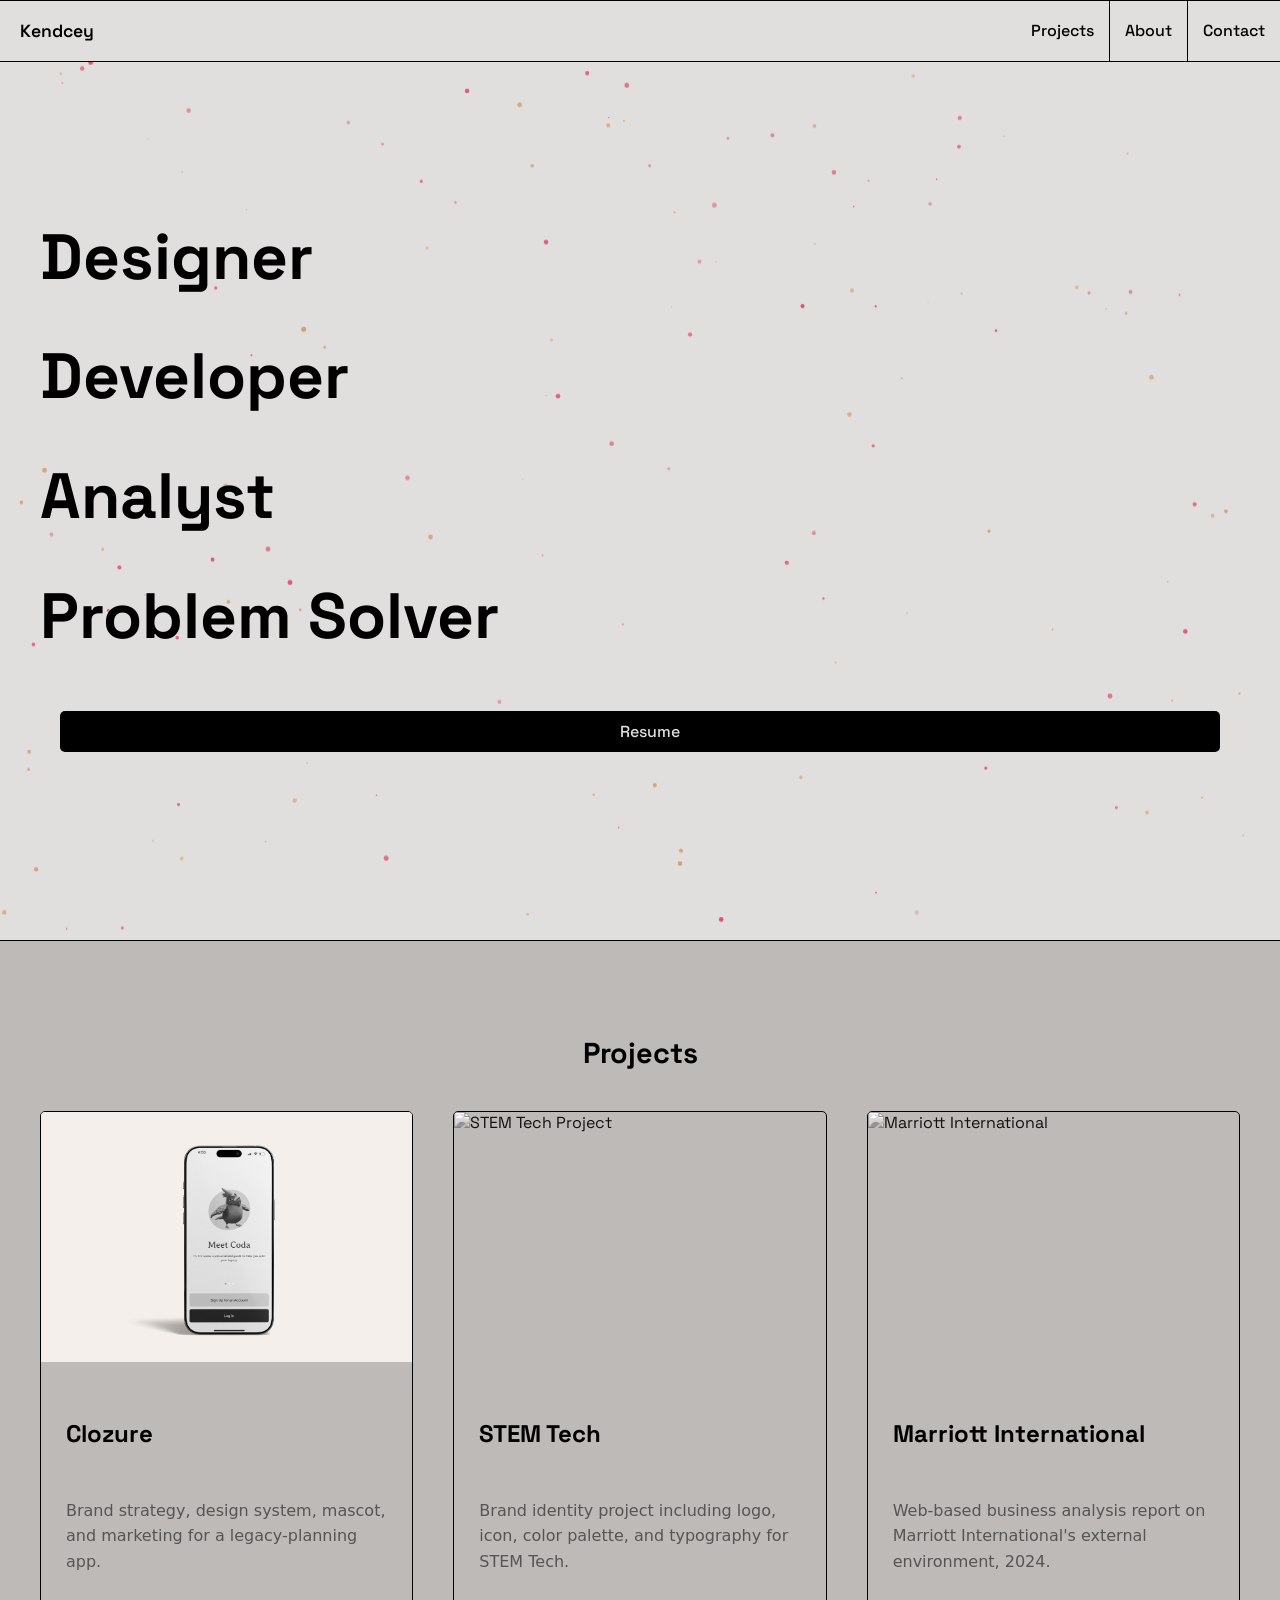
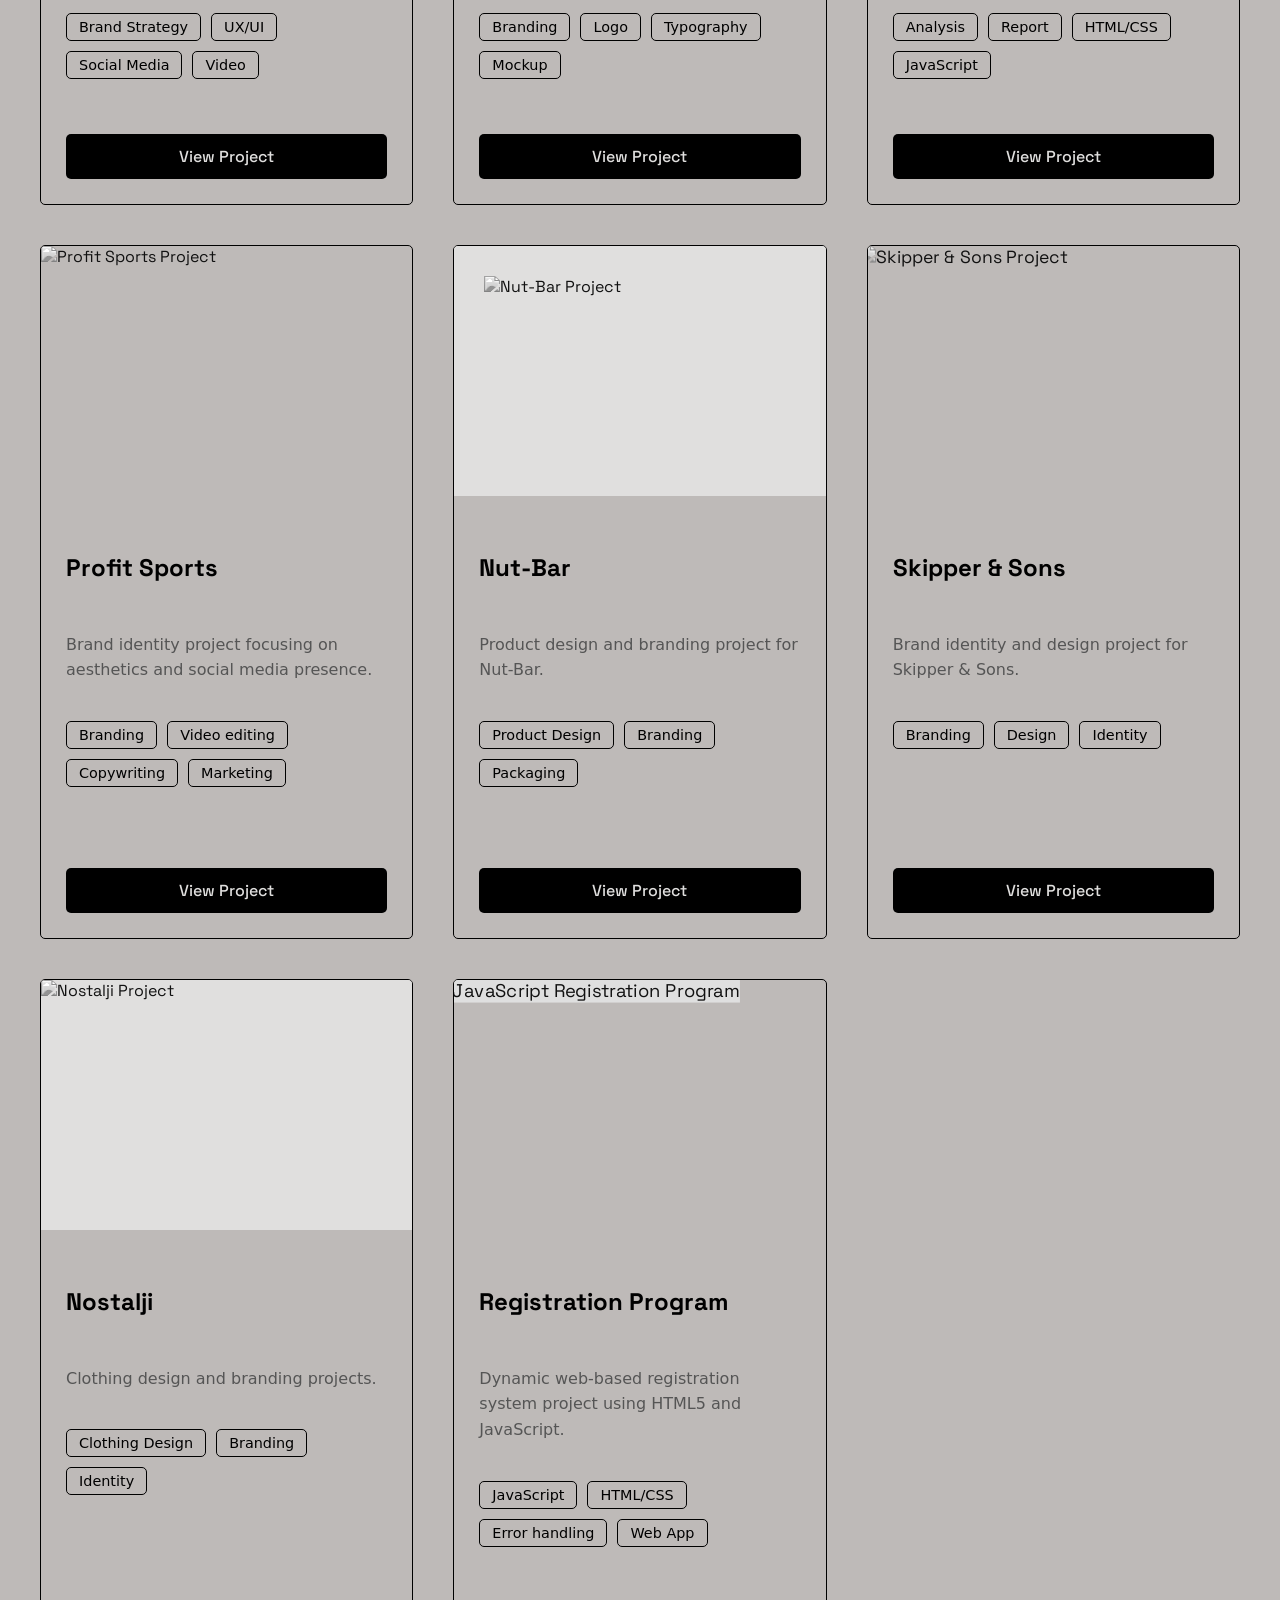
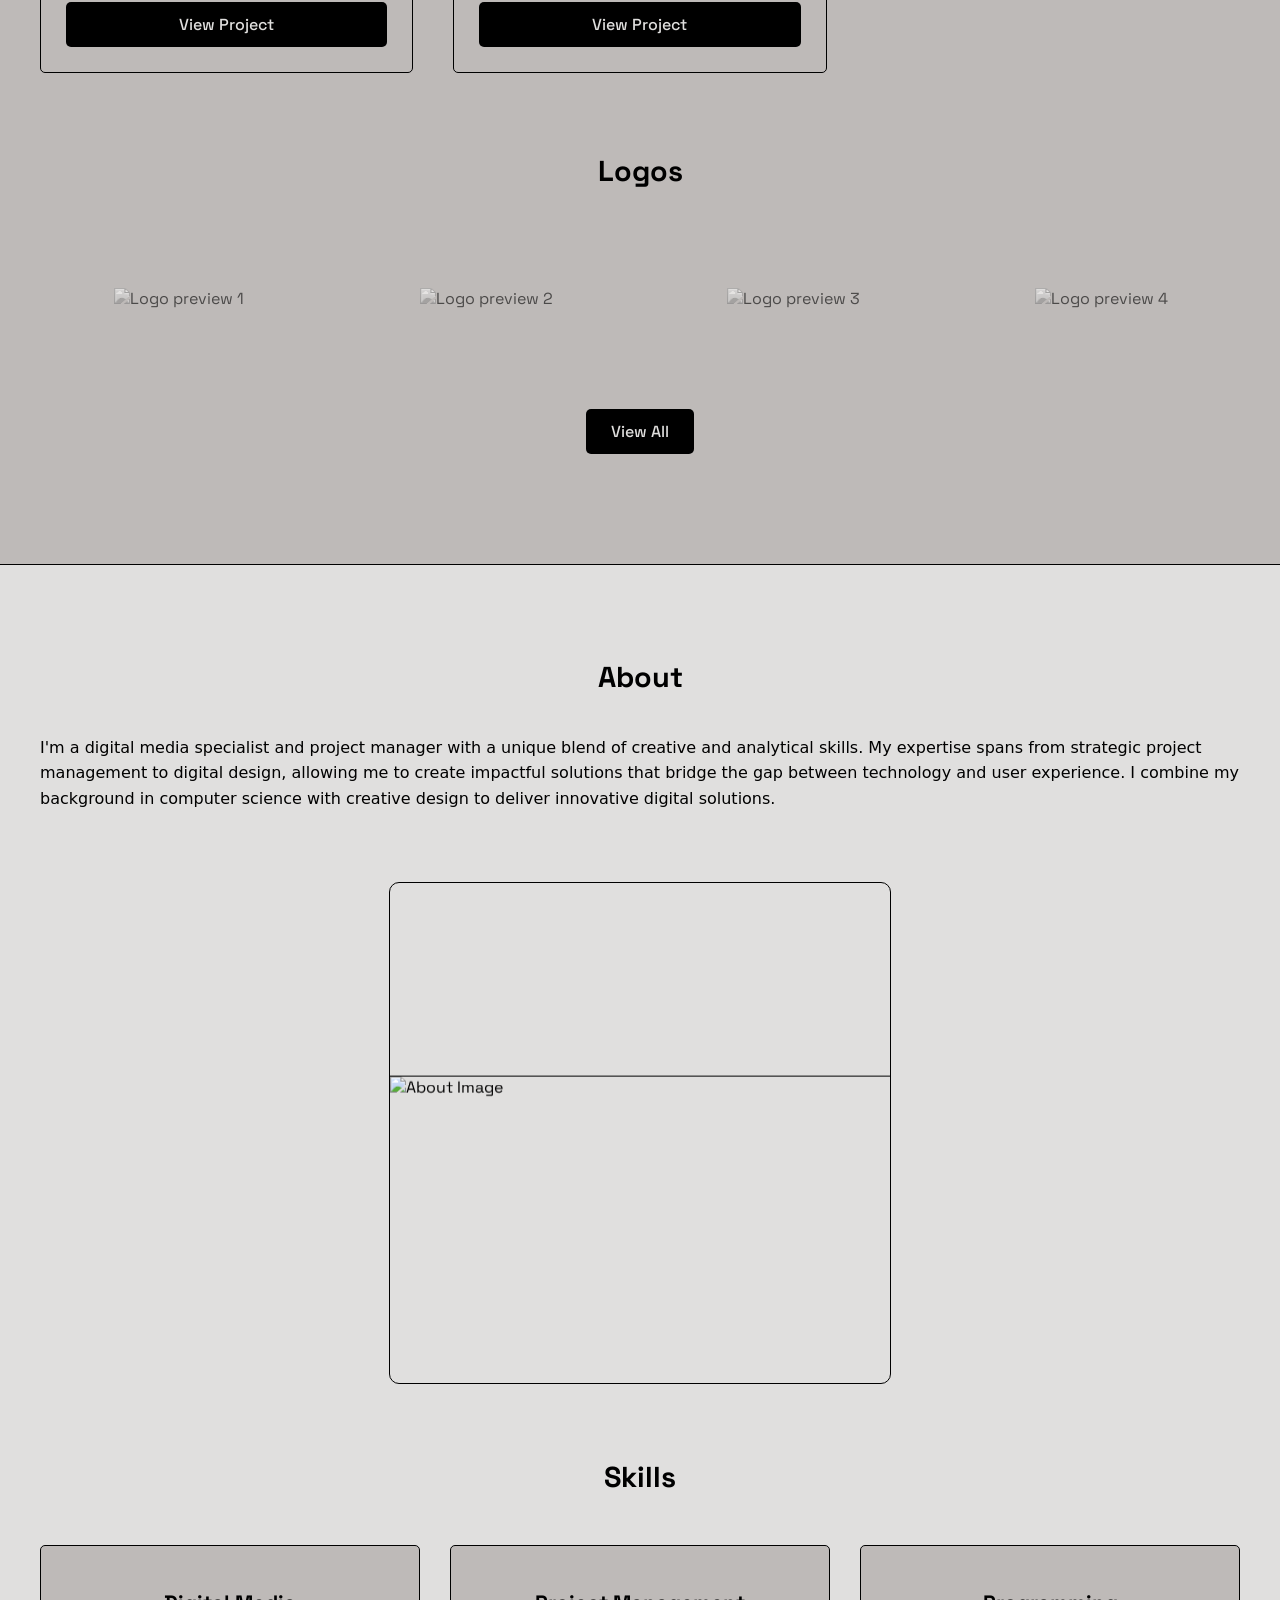
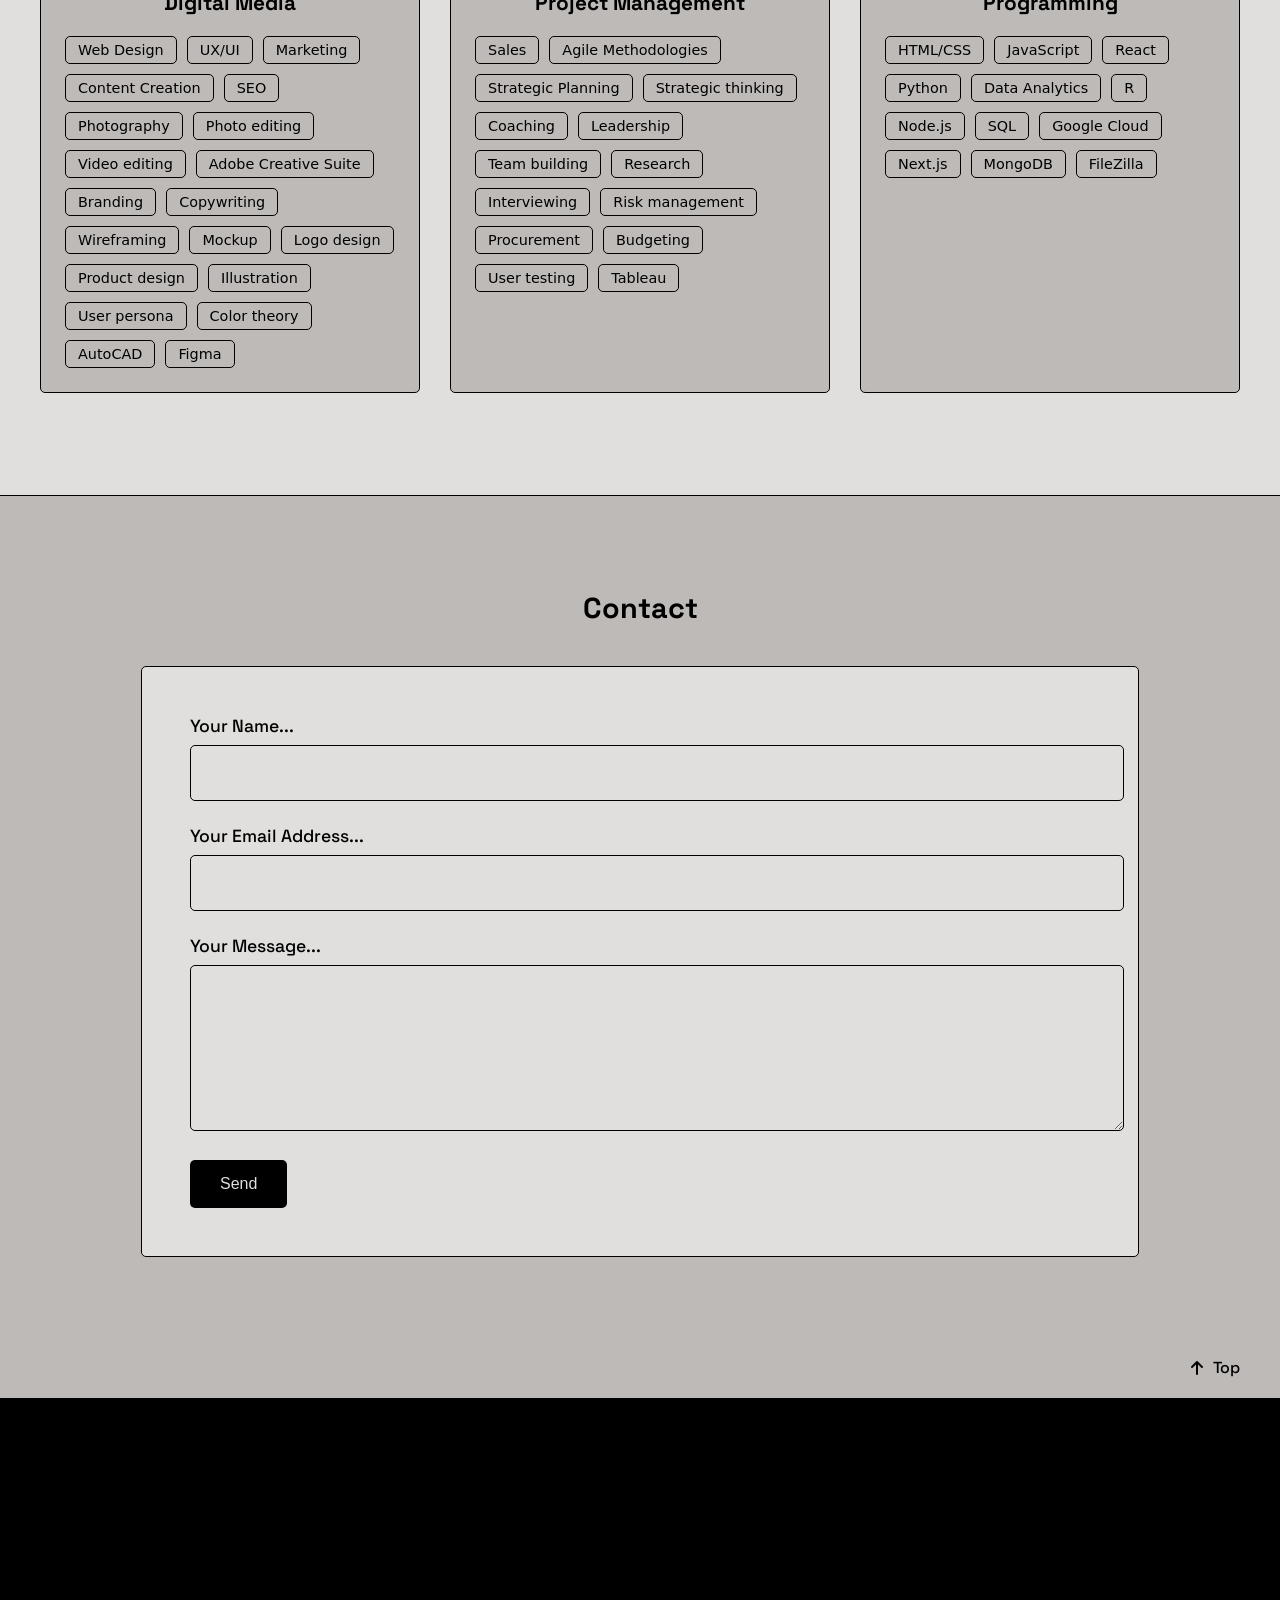
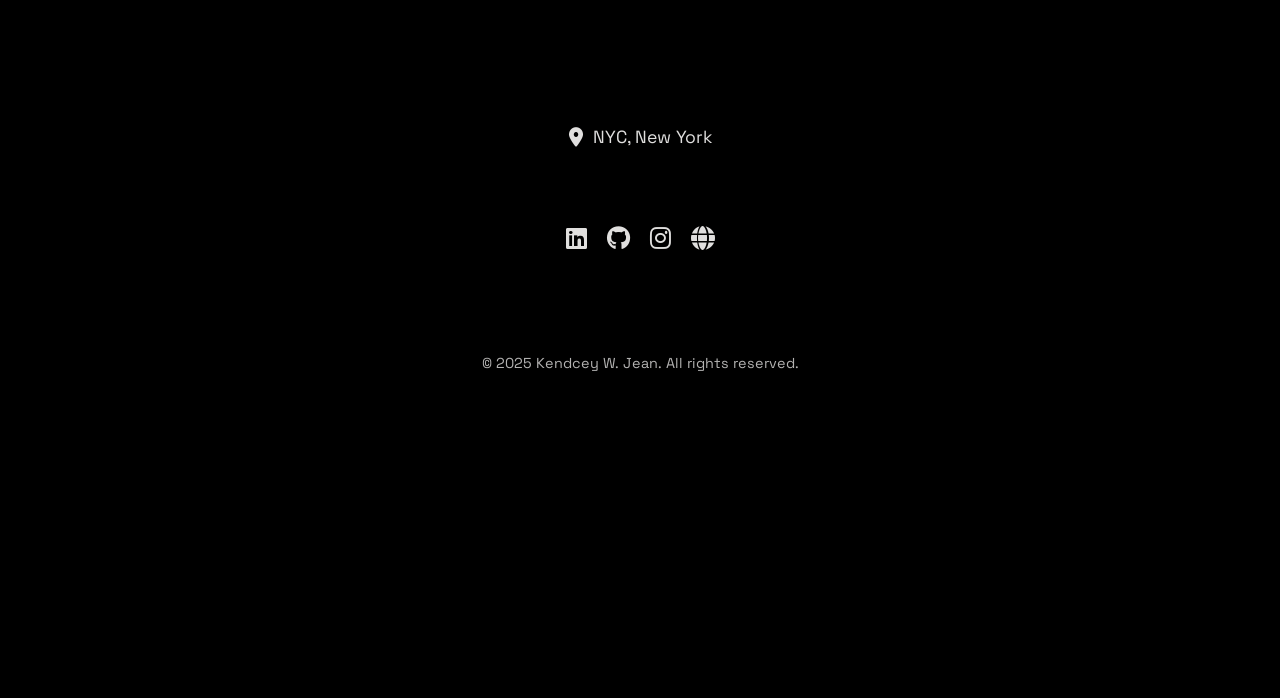
==== commit 0530cf0d: "Add Clozure project, logos preview section, updated resume and favicons - New Clozure project page w" ====
--- a/index.html
+++ b/index.html
@@ -4,7 +4,10 @@
     <meta charset="UTF-8">
     <meta name="viewport" content="width=device-width, initial-scale=1.0">
     <title>Kendcey Jean | Portfolio</title>
-    <link rel="icon" type="image/png" sizes="32x32" href="favicon.png?v=4">
+    <link rel="icon" href="favicon.ico?v=9" sizes="32x32">
+    <link rel="icon" type="image/png" sizes="32x32" href="favicon-32x32.png?v=9">
+    <link rel="icon" type="image/png" sizes="16x16" href="favicon-16x16.png?v=9">
+    <link rel="apple-touch-icon" sizes="180x180" href="apple-touch-icon.png?v=9">
     <link rel="stylesheet" href="styles.css">
     <link rel="stylesheet" href="https://cdnjs.cloudflare.com/ajax/libs/font-awesome/6.0.0/css/all.min.css">
     <link href="https://fonts.googleapis.com/css2?family=Space+Grotesk:wght@300;400;500;600;700&display=swap" rel="stylesheet">
@@ -22,11 +25,11 @@
                 Menu
             </div>
             <div class="nav-links">
-                <a href="index.html">Home</a>
                 <div class="nav-dropdown">
                     <a href="#projects" class="dropdown-trigger">Projects <i class="fas fa-chevron-down"></i></a>
                     <div class="dropdown-menu">
                         <a href="#projects">All Projects</a>
+                        <a href="clozure/clozure.html">Clozure</a>
                         <a href="stemtech/stemtech.html">STEM Tech</a>
                         <a href="marriott-international/marriott-report.html">Marriott International</a>
                         <a href="profit-sports/profit-sports.html">Profit Sports</a>
@@ -63,6 +66,23 @@
         <div class="container">
             <h2>Projects</h2>
             <div class="work-grid">
+                <div class="work-item clozure-project">
+                    <a href="clozure/clozure.html" class="work-image">
+                        <img src="clozure/APP MOCKUP.png" alt="Clozure App featuring Coda the cardinal">
+                    </a>
+                    <div class="work-content">
+                        <h3>Clozure</h3>
+                        <p>Brand strategy, design system, mascot, and marketing for a legacy-planning app.</p>
+                        <div class="work-tags">
+                            <span>Brand Strategy</span>
+                            <span>UX/UI</span>
+                            <span>Social Media</span>
+                            <span>Video</span>
+                        </div>
+                        <a href="clozure/clozure.html" class="work-link">View Project</a>
+                    </div>
+                </div>
+
                 <div class="work-item">
                     <a href="stemtech/stemtech.html" class="work-image">
                         <img src="homepage/homepage images/Stem tech.png" alt="STEM Tech Project">
@@ -130,22 +150,6 @@
                     </div>
                 </div>
 
-                <div class="work-item logos-project">
-                    <a href="logos/logos.html" class="work-image">
-                        <img src="homepage/homepage images/logos.png" alt="Logos Project">
-                    </a>
-                    <div class="work-content">
-                        <h3>Logos</h3>
-                        <p>Logo design and branding projects.</p>
-                        <div class="work-tags">
-                            <span>Logo Design</span>
-                            <span>Branding</span>
-                            <span>Identity</span>
-                        </div>
-                        <a href="logos/logos.html" class="work-link">View Project</a>
-                    </div>
-                </div>
-
                 <div class="work-item skipper-and-sons-project">
                     <a href="skipper-and-sons/skipper-and-sons.html" class="work-image">
                         <img src="homepage/homepage images/skipper-and-sons.png" alt="Skipper & Sons Project">
@@ -195,6 +199,19 @@
                     </div>
                 </div>
 
+            </div>
+
+            <div class="all-logos-section">
+                <h2>Logos</h2>
+                <div class="logos-preview-grid">
+                    <div class="logo-slot"><img src="" alt="Logo preview 1"></div>
+                    <div class="logo-slot"><img src="" alt="Logo preview 2"></div>
+                    <div class="logo-slot"><img src="" alt="Logo preview 3"></div>
+                    <div class="logo-slot"><img src="" alt="Logo preview 4"></div>
+                </div>
+                <div class="logos-view-all">
+                    <a href="logos/logos.html" class="work-link">View All</a>
+                </div>
             </div>
         </div>
     </section>
--- a/styles.css
+++ b/styles.css
@@ -216,6 +216,12 @@
 
 /* Make dropdown trigger look like normal nav link on desktop */
 @media (min-width: 651px) {
+    .nav-links > .nav-dropdown {
+        height: 100%;
+        display: flex;
+        align-items: stretch;
+    }
+
     .nav-dropdown .dropdown-trigger {
         display: flex;
         align-items: center;
@@ -230,12 +236,23 @@
         position: relative;
         line-height: 1;
         font-size: 1rem;
+        box-sizing: border-box;
     }
     
     .nav-dropdown .dropdown-trigger:hover {
         background-color: black;
         color: #E0DFDE;
     }
+
+    .nav-dropdown .dropdown-trigger.active-link {
+        background-color: #DC143C;
+        color: #E0DFDE;
+    }
+
+    .nav-dropdown .dropdown-trigger.active-link:hover {
+        background-color: black;
+        color: #E0DFDE;
+    }
     
     .nav-dropdown .dropdown-trigger i {
         display: none; /* Hide chevron on desktop */
@@ -247,13 +264,21 @@
 }
 
 .nav-links a:hover {
-    background-color: black; /* Hover background color */
-    color: #E0DFDE; /* Hover text color */
-}
-
-.nav-links a.active-link {
-    background-color: black; /* Active background color */
-    color: #E0DFDE; /* Active text color */
+    background-color: black;
+    color: #E0DFDE;
+}
+
+.nav-links a.active-link,
+.nav-dropdown .dropdown-trigger.active-link {
+    background-color: #DC143C;
+    color: #E0DFDE;
+}
+
+.nav-links a.active-link:hover,
+.nav-dropdown .dropdown-trigger.active-link:hover,
+.nav-dropdown .dropdown-trigger:hover {
+    background-color: black;
+    color: #E0DFDE;
 }
 
 
@@ -353,11 +378,11 @@
         flex-direction: column;
     }
 
-    .nav-links a {
+    .nav-links > a {
         background-color: black;
         color: #E0DFDE;
         padding: 0;
-        height: 25%;
+        height: calc(100% / 3);
         display: flex;
         justify-content: center;
         align-items: center;
@@ -374,10 +399,19 @@
         transition: background-color 0.3s ease, color 0.3s ease;
     }
 
-    .nav-links a:hover,
-    .nav-links a.active-link {
-        background-color: #E0DFDE;
-        color: black;
+    .nav-links > a:hover {
+        background-color: black;
+        color: #E0DFDE;
+    }
+
+    .nav-links > a.active-link {
+        background-color: #DC143C;
+        color: #E0DFDE;
+    }
+
+    .nav-links > a.active-link:hover {
+        background-color: black;
+        color: #E0DFDE;
     }
 
     .nav-links > a:not(:last-child)::after {
@@ -422,13 +456,31 @@
         background-color: black;
         color: #E0DFDE;
         padding: 0;
-        height: 25%;
-        min-height: calc((100vh - 60px) / 4);
+        height: calc(100% / 3);
+        min-height: calc((100vh - 60px) / 3);
         border: none;
         font-size: 2.5rem;
         font-weight: 700;
         position: relative;
         flex-shrink: 0;
+        box-sizing: border-box;
+        display: flex;
+        align-items: center;
+    }
+
+    .nav-dropdown .dropdown-trigger:hover {
+        background-color: black;
+        color: #E0DFDE;
+    }
+
+    .nav-dropdown .dropdown-trigger.active-link {
+        background-color: #DC143C;
+        color: #E0DFDE;
+    }
+
+    .nav-dropdown .dropdown-trigger.active-link:hover {
+        background-color: black;
+        color: #E0DFDE;
     }
 
     .nav-dropdown .dropdown-trigger i {
@@ -465,7 +517,7 @@
         visibility: hidden;
         transform: none;
         transition: max-height 0.4s cubic-bezier(0.4, 0, 0.2, 1), opacity 0.4s ease, visibility 0.4s ease;
-        background-color: #1a1a1a;
+        background-color: black;
         border-top: none;
         box-shadow: none;
         min-width: auto;
@@ -482,31 +534,41 @@
     }
 
     .dropdown-menu a {
-        padding: 18px 20px;
+        padding: 0 20px;
         font-size: 1.3rem;
         border-bottom: 1px solid #333;
+        min-height: calc((100vh - 60px) / 4);
         height: auto;
         text-align: center;
-        background-color: #1a1a1a;
+        background-color: black;
         color: #E0DFDE;
         display: flex;
         align-items: center;
         justify-content: center;
         transition: background-color 0.3s ease, color 0.3s ease;
+        width: 100%;
+        box-sizing: border-box;
+        font-weight: 700;
+        border-left: none;
     }
 
     .dropdown-menu a:hover {
-        background-color: #E0DFDE;
-        color: black;
+        background-color: black;
+        color: #E0DFDE;
+    }
+
+    .dropdown-menu a.active-link {
+        background-color: #DC143C;
+        color: #E0DFDE;
+    }
+
+    .dropdown-menu a.active-link:hover {
+        background-color: black;
+        color: #E0DFDE;
     }
 
     .dropdown-menu a:last-child {
         border-bottom: 1px solid #E0DFDE;
-    }
-
-    .nav-dropdown .dropdown-trigger:hover {
-        background-color: #E0DFDE;
-        color: black;
     }
 
     /* When dropdown is active, allow sidebar to scroll to show all items */
@@ -517,8 +579,8 @@
 
     /* Keep other nav items at their original size */
     .nav-links:has(.nav-dropdown.active) > a {
-        height: 25%;
-        min-height: calc((100vh - 60px) / 4);
+        height: calc(100% / 3);
+        min-height: calc((100vh - 60px) / 3);
         flex-shrink: 0;
     }
 }
@@ -1461,13 +1523,33 @@
     font-family: 'Space Grotesk', sans-serif;
 }
 
+.resume-header-top {
+    display: flex;
+    justify-content: flex-start;
+    align-items: flex-start;
+}
+
+.resume-header-left {
+    display: flex;
+    flex-direction: column;
+    align-items: flex-start;
+    gap: 12px;
+    width: 100%;
+}
+
 .resume-header h1 {
     font-size: 2rem;
-    margin-bottom: 20px;
+    margin: 0;
+    padding: 0;
     color: black;
     font-weight: 700;
     font-family: 'Space Grotesk', sans-serif;
     text-align: left;
+    line-height: 1.2;
+}
+
+.resume-experience {
+    margin-top: 0;
 }
 
 .resume-section h2,
@@ -1477,18 +1559,45 @@
     margin-bottom: 20px;
 }
 
-.resume-header .contact-info {
+.resume-header .contact-info,
+.resume-contact-info {
     display: flex;
-    justify-content: center;
-    gap: 2rem;
-    flex-wrap: wrap;
-}
-
-.resume-header .contact-info p {
+    flex-direction: column;
+    align-items: flex-start;
+    gap: 8px;
+    text-align: left;
+    width: auto;
+    margin: 0;
+    padding: 0;
+}
+
+.resume-header .contact-info p,
+.resume-contact-info p {
     display: flex;
     align-items: center;
-    gap: 0.5rem;
+    justify-content: flex-start;
+    gap: 10px;
     color: var(--text-color);
+    margin: 0;
+    padding: 0;
+    font-size: 1rem;
+    line-height: 1.4;
+    width: 100%;
+}
+
+.resume-header .contact-info i,
+.resume-contact-info i {
+    color: var(--text-color);
+    font-size: 1rem;
+    width: 1.25rem;
+    text-align: center;
+    flex-shrink: 0;
+}
+
+.resume-header .contact-info a,
+.resume-contact-info a {
+    color: inherit;
+    text-decoration: none;
 }
 
 .experience-item {
@@ -1554,7 +1663,7 @@
 .resume-section > div:last-of-type .resume-btn,
 div[style*="display: flex"] .resume-btn {
     width: auto !important;
-    margin: 0 !important;
+    margin: 8px 0 0 0 !important;
     max-width: none !important;
     padding: 12px 25px !important;
     font-size: 0.9rem !important;
@@ -1563,6 +1672,7 @@
     color: #E0DFDE !important;
     display: inline-flex !important;
     align-items: center !important;
+    align-self: flex-start !important;
     vertical-align: middle !important;
 }
 
@@ -1579,12 +1689,6 @@
 }
 
 @media (max-width: 768px) {
-    .resume-header .contact-info {
-        flex-direction: column;
-        gap: 1rem;
-        align-items: center;
-    }
-    
     .experience-item {
         padding: 1rem;
     }
@@ -1772,22 +1876,38 @@
     }
 
     .work-grid {
-        gap: 30px;
+        grid-template-columns: repeat(2, 1fr);
+        gap: 20px;
     }
 
     .work-image {
-        height: 200px;
+        height: 140px;
     }
 
     .work-content {
-        min-height: 280px;
-        padding: 20px 15px 60px 15px;
-        gap: 12px;
-    }
+        min-height: 220px;
+        padding: 15px 12px 55px 12px;
+        gap: 10px;
+    }
+
+    .work-content h3 {
+        font-size: 1.1rem;
+    }
+
+    .work-content p {
+        font-size: 0.85rem;
+    }
+
+    .work-tags span {
+        font-size: 0.7rem;
+        padding: 4px 8px;
+    }
+
     .work-content .work-link {
-        left: 15px;
-        right: 15px;
-        bottom: 15px;
+        left: 12px;
+        right: 12px;
+        bottom: 12px;
+        font-size: 0.85rem;
     }
 }
 
@@ -2302,6 +2422,182 @@
     clip-path: inset(0 round 20px);
 }
 
+/* All Logos preview section (homepage) */
+.all-logos-section {
+    margin-top: 80px;
+}
+
+.all-logos-section h2 {
+    margin-bottom: 40px;
+}
+
+.logos-preview-grid {
+    display: grid;
+    grid-template-columns: repeat(4, 1fr);
+    gap: 30px;
+    align-items: center;
+}
+
+.logo-slot {
+    display: flex;
+    align-items: center;
+    justify-content: center;
+    height: 140px;
+    background-color: transparent;
+}
+
+.logo-slot img {
+    max-width: 100%;
+    max-height: 100%;
+    object-fit: contain;
+    filter: grayscale(100%);
+    opacity: 0;
+    transition: opacity 0.2s ease;
+}
+
+.logo-slot img.visible {
+    opacity: 0.6;
+}
+
+.logos-view-all {
+    display: flex;
+    justify-content: center;
+    margin-top: 40px;
+}
+
+@media (max-width: 768px) {
+    .logos-preview-grid {
+        grid-template-columns: repeat(3, 1fr);
+        gap: 20px;
+    }
+
+    .logo-slot:nth-child(4) {
+        display: none;
+    }
+
+    .logo-slot {
+        height: 100px;
+    }
+}
+
+/* Clozure Project Styles */
+.clozure-hero img {
+    object-fit: contain;
+    background-color: #F4EFEA;
+    padding: 20px;
+    box-sizing: border-box;
+}
+
+.clozure-coda-grid {
+    display: grid;
+    grid-template-columns: repeat(3, 1fr);
+    gap: 20px;
+    margin-top: 2rem;
+    align-items: center;
+}
+
+.clozure-coda-grid img {
+    width: 100%;
+    height: auto;
+    border-radius: 5px;
+    background-color: transparent;
+    border: 1px solid black;
+}
+
+.clozure-colors-grid {
+    display: grid;
+    grid-template-columns: repeat(2, 1fr);
+    gap: 20px;
+    margin-top: 2rem;
+}
+
+.clozure-color-card {
+    border: 1px solid black;
+    border-radius: 5px;
+    overflow: hidden;
+    background-color: #E0DFDE;
+}
+
+.clozure-color-swatch {
+    width: 100%;
+    height: 130px;
+    border-bottom: 1px solid black;
+}
+
+.clozure-color-info {
+    padding: 16px 20px;
+}
+
+.clozure-color-info h4 {
+    margin: 0 0 4px 0;
+    font-size: 1.1rem;
+    color: black;
+}
+
+.clozure-color-info p {
+    margin: 0 0 4px 0 !important;
+    color: #555;
+    font-size: 0.95rem;
+}
+
+.clozure-color-info span {
+    font-size: 0.9rem;
+    color: #7A2E3A;
+    font-weight: 500;
+    font-family: -apple-system, BlinkMacSystemFont, "SF Pro Display", "SF Pro Text", system-ui, sans-serif;
+}
+
+.clozure-posts-grid {
+    display: grid;
+    grid-template-columns: repeat(2, 1fr);
+    gap: 20px;
+    margin-top: 2rem;
+}
+
+.clozure-posts-grid img {
+    width: 100%;
+    height: auto;
+    border-radius: 5px;
+    border: 1px solid black;
+}
+
+.clozure-subheading {
+    margin-top: 3rem;
+    margin-bottom: 1.5rem;
+    font-size: 1.2rem;
+    color: black;
+}
+
+.clozure-slides-grid {
+    display: grid;
+    grid-template-columns: repeat(3, 1fr);
+    gap: 15px;
+}
+
+.clozure-slides-grid img {
+    width: 100%;
+    height: auto;
+    border-radius: 5px;
+    border: 1px solid black;
+}
+
+.clozure-project .work-image {
+    background-color: #F4EFEA;
+}
+
+.clozure-project .work-image img {
+    object-fit: contain;
+    padding: 15px;
+    box-sizing: border-box;
+}
+
+@media (max-width: 650px) {
+    .clozure-coda-grid,
+    .clozure-slides-grid {
+        grid-template-columns: repeat(2, 1fr);
+    }
+}
+
 .project-navigation {
     margin-top: 20px !important;
     margin-bottom: 0 !important;
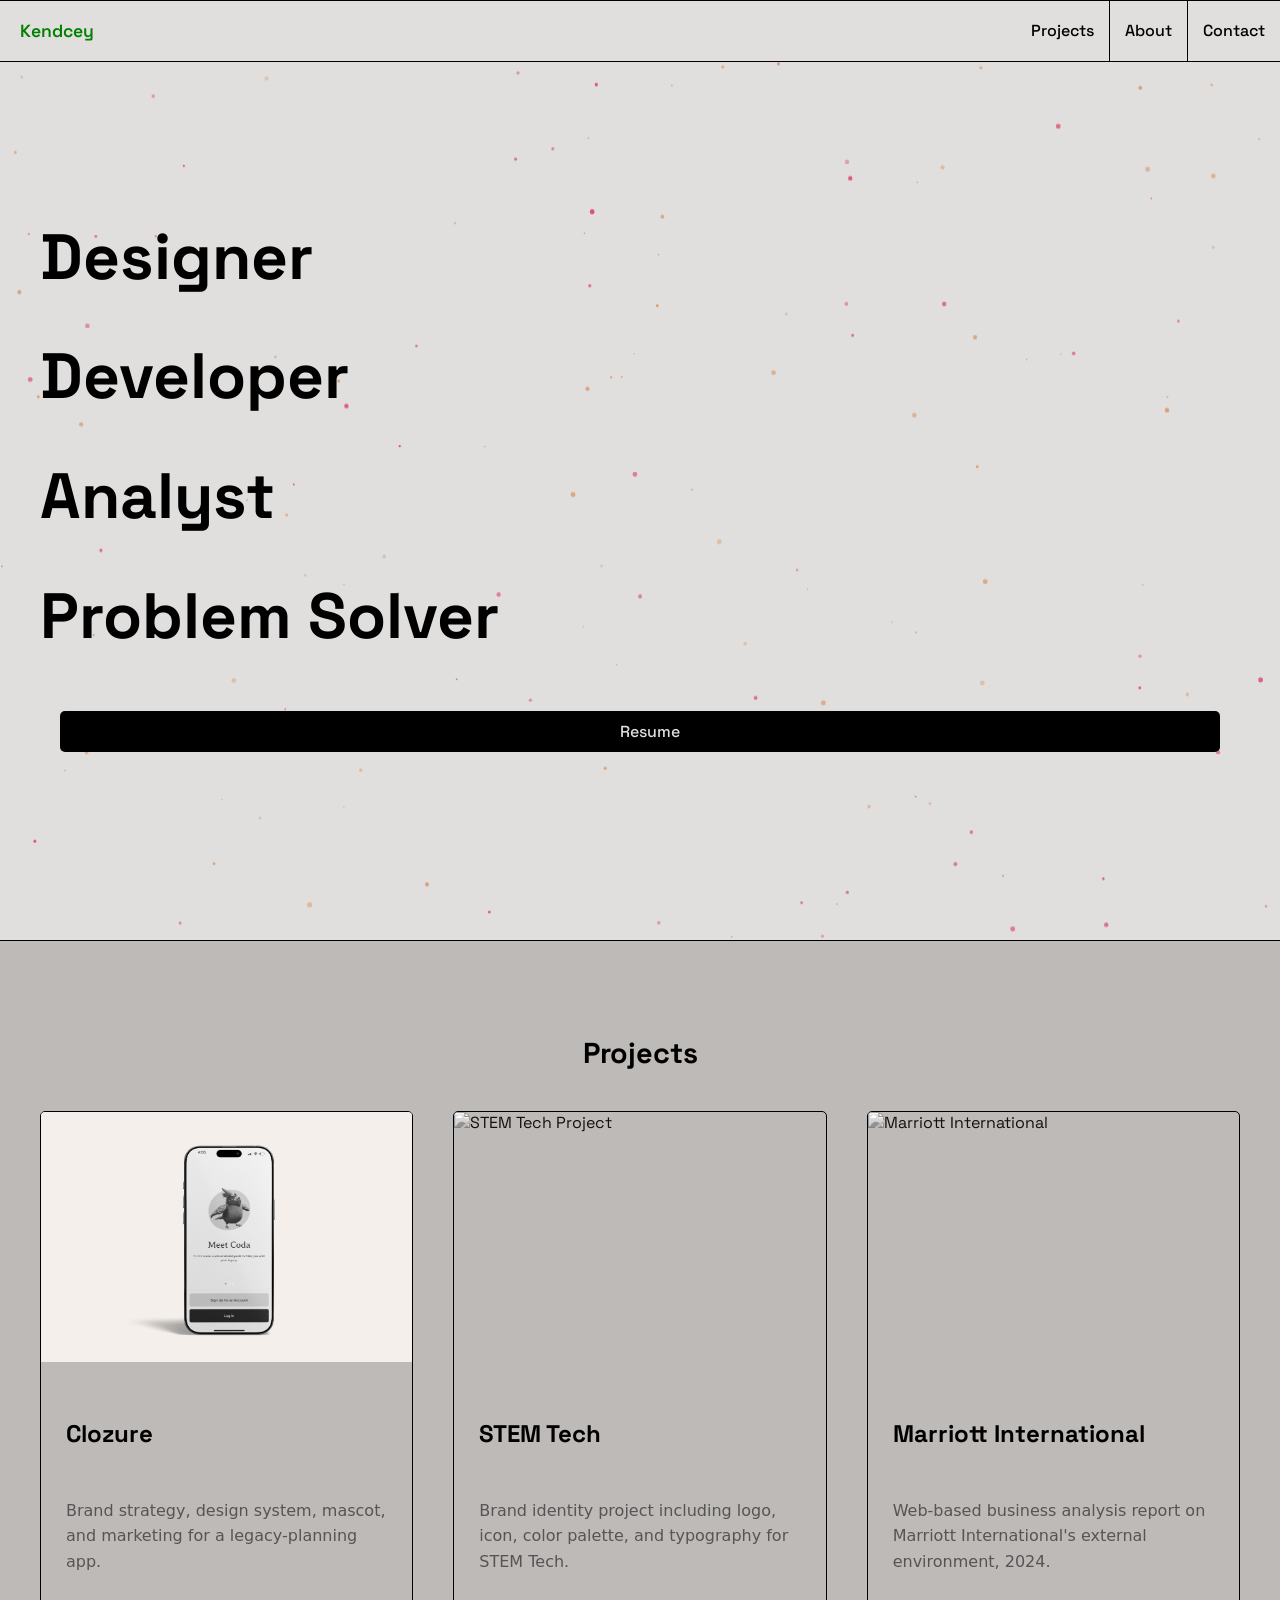
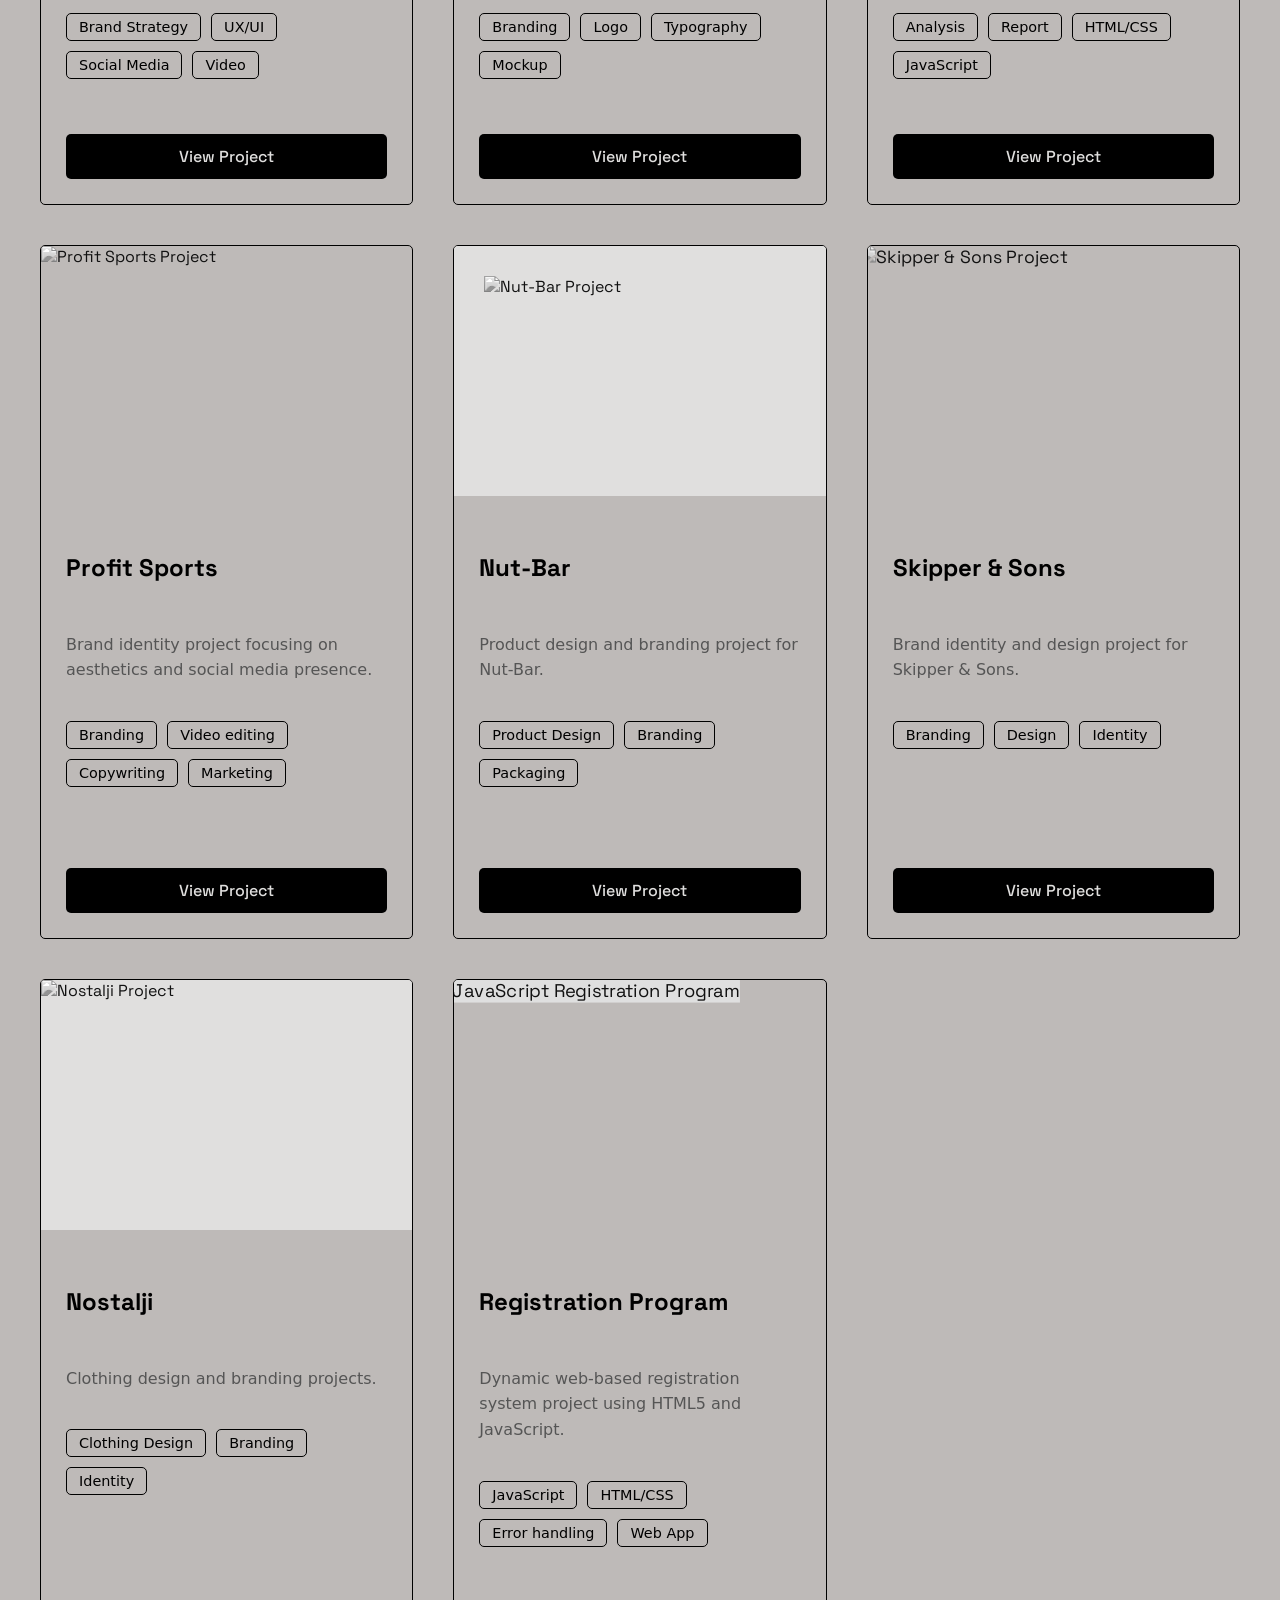
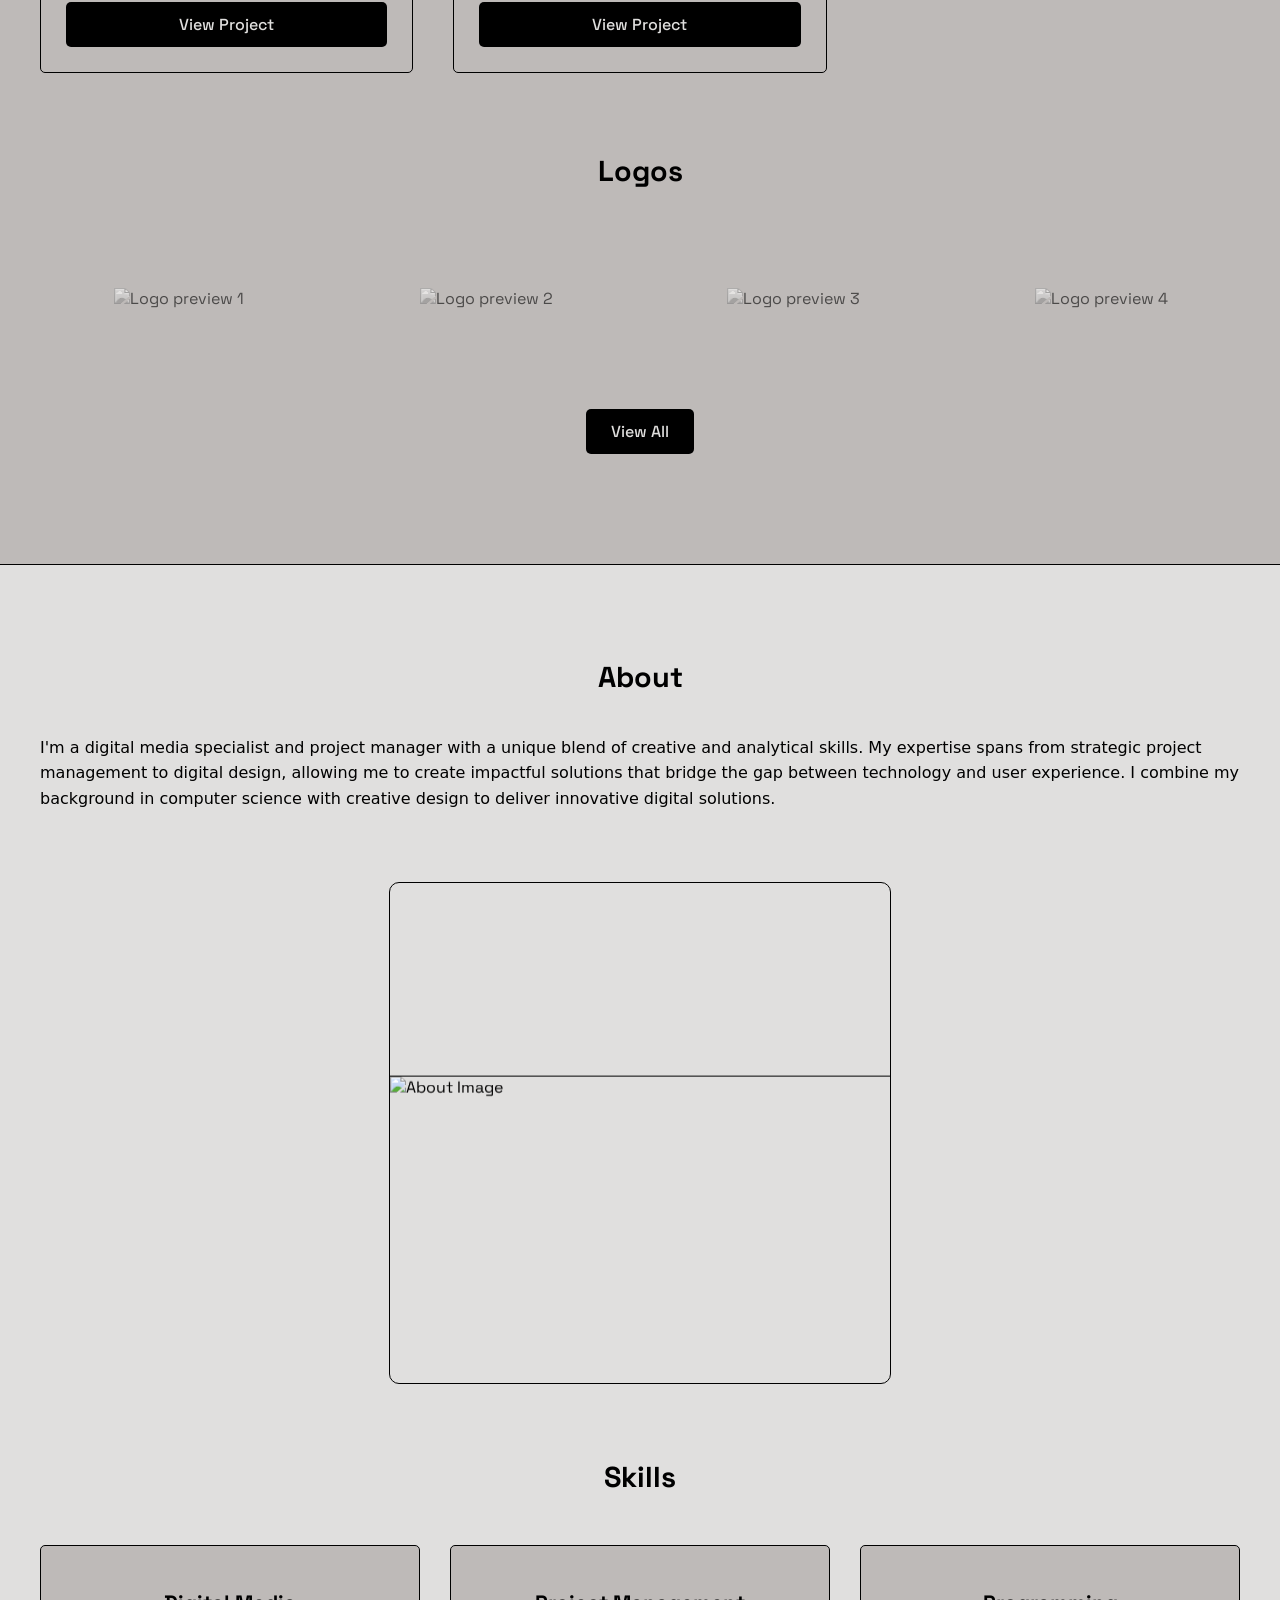
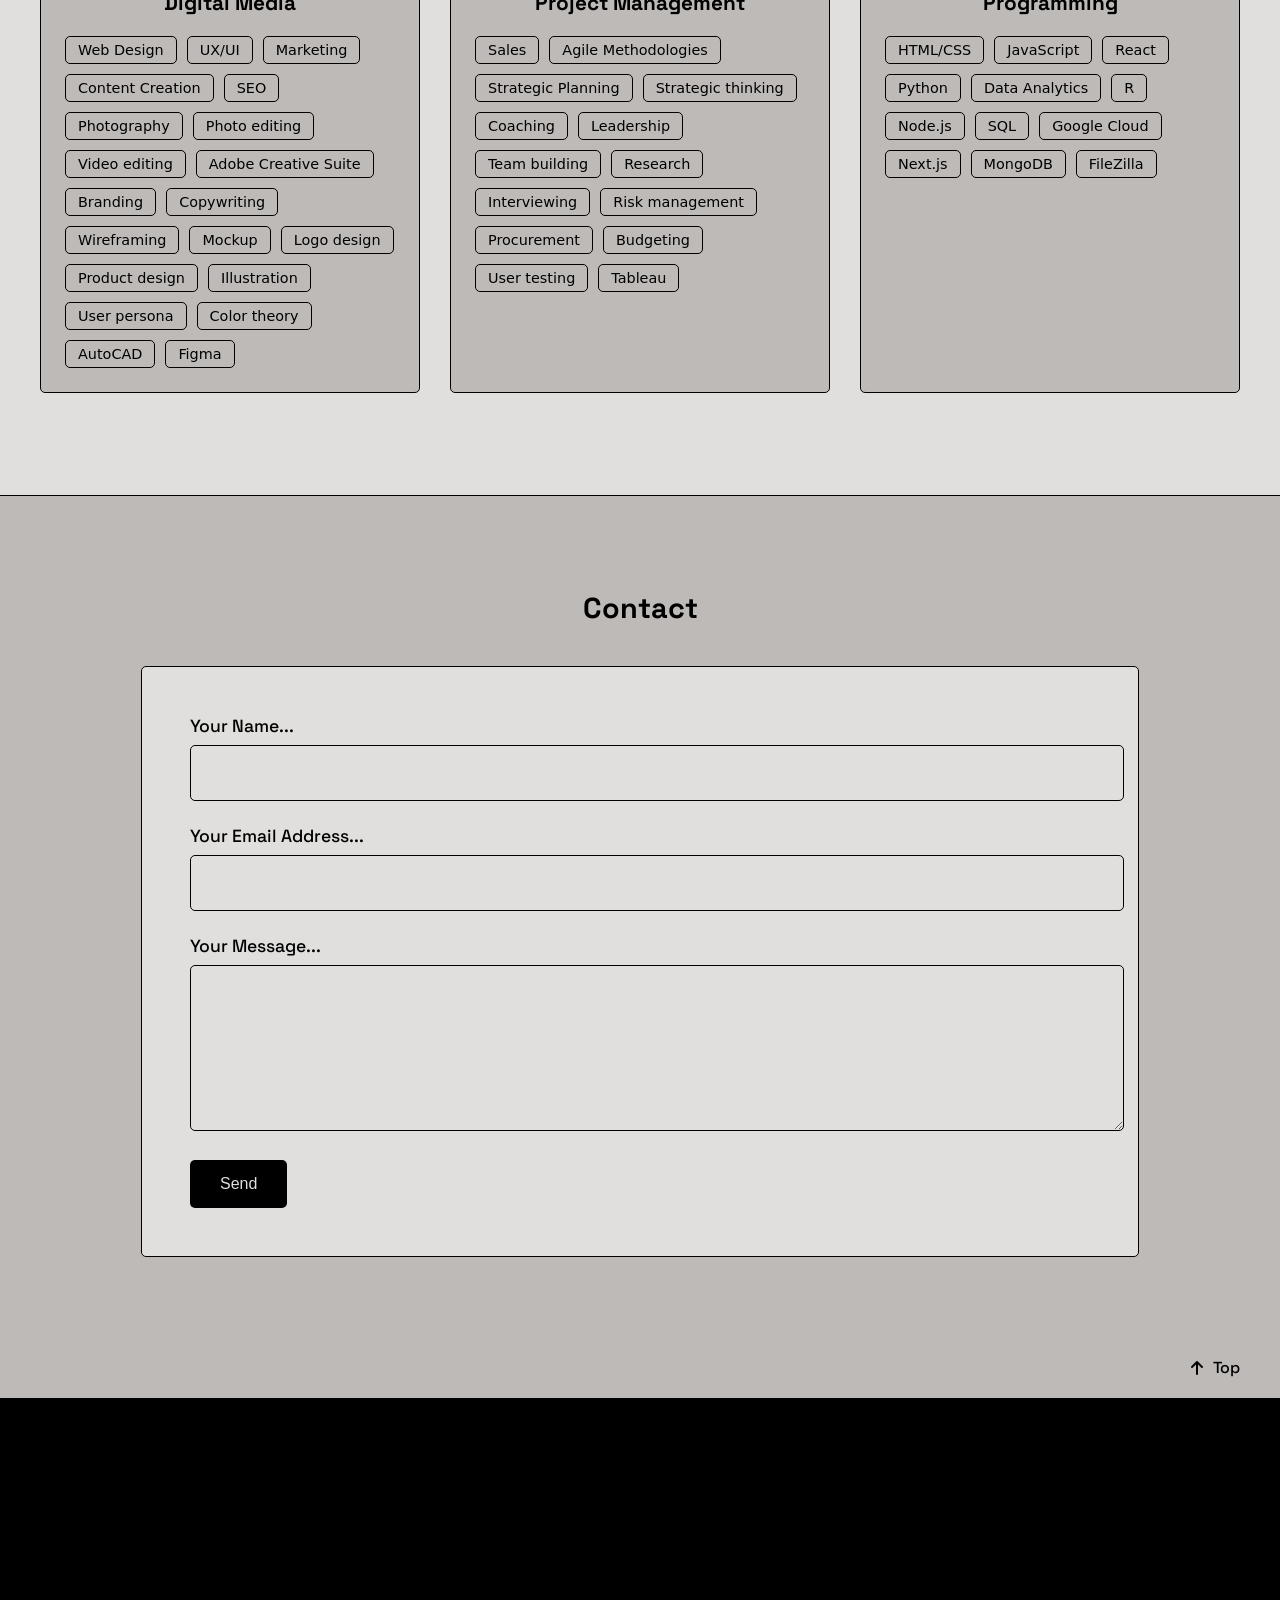
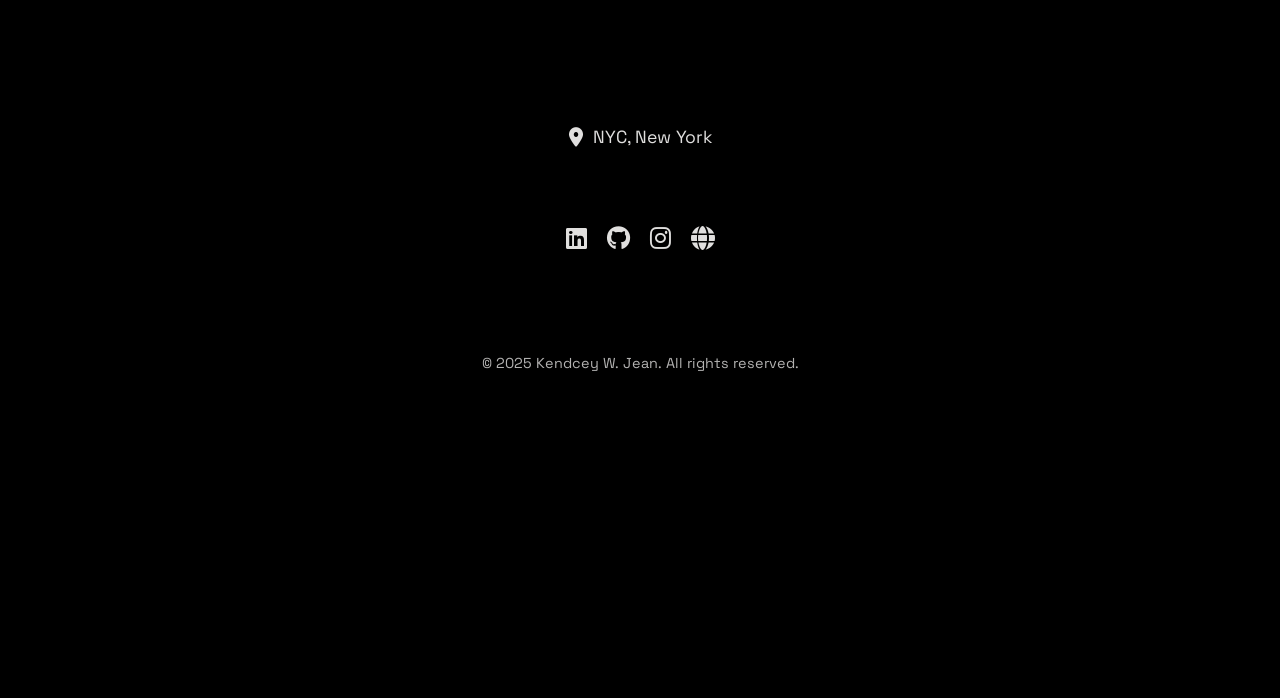
==== commit 45447e81: "Add cache-busting version to stylesheet links Co-authored-by: Cursor <cursoragent@cursor.com>" ====
--- a/index.html
+++ b/index.html
@@ -8,7 +8,7 @@
     <link rel="icon" type="image/png" sizes="32x32" href="favicon-32x32.png?v=9">
     <link rel="icon" type="image/png" sizes="16x16" href="favicon-16x16.png?v=9">
     <link rel="apple-touch-icon" sizes="180x180" href="apple-touch-icon.png?v=9">
-    <link rel="stylesheet" href="styles.css">
+    <link rel="stylesheet" href="styles.css?v=2">
     <link rel="stylesheet" href="https://cdnjs.cloudflare.com/ajax/libs/font-awesome/6.0.0/css/all.min.css">
     <link href="https://fonts.googleapis.com/css2?family=Space+Grotesk:wght@300;400;500;600;700&display=swap" rel="stylesheet">
 </head>
--- a/styles.css
+++ b/styles.css
@@ -98,7 +98,7 @@
 .logo {
     font-weight: 600;
     font-size: 1.1rem;
-    color: black;
+    color: green;
     display: flex;
     align-items: center;
     padding: 0 20px;
@@ -114,12 +114,15 @@
     position: relative;
     width: 100%;
     height: 100%;
+    color: green;
+    text-decoration: none;
 }
 
 .logo-text {
     display: inline-block;
     position: relative;
     z-index: 2;
+    color: green;
     transform-origin: center;
     will-change: transform, opacity, filter;
 }
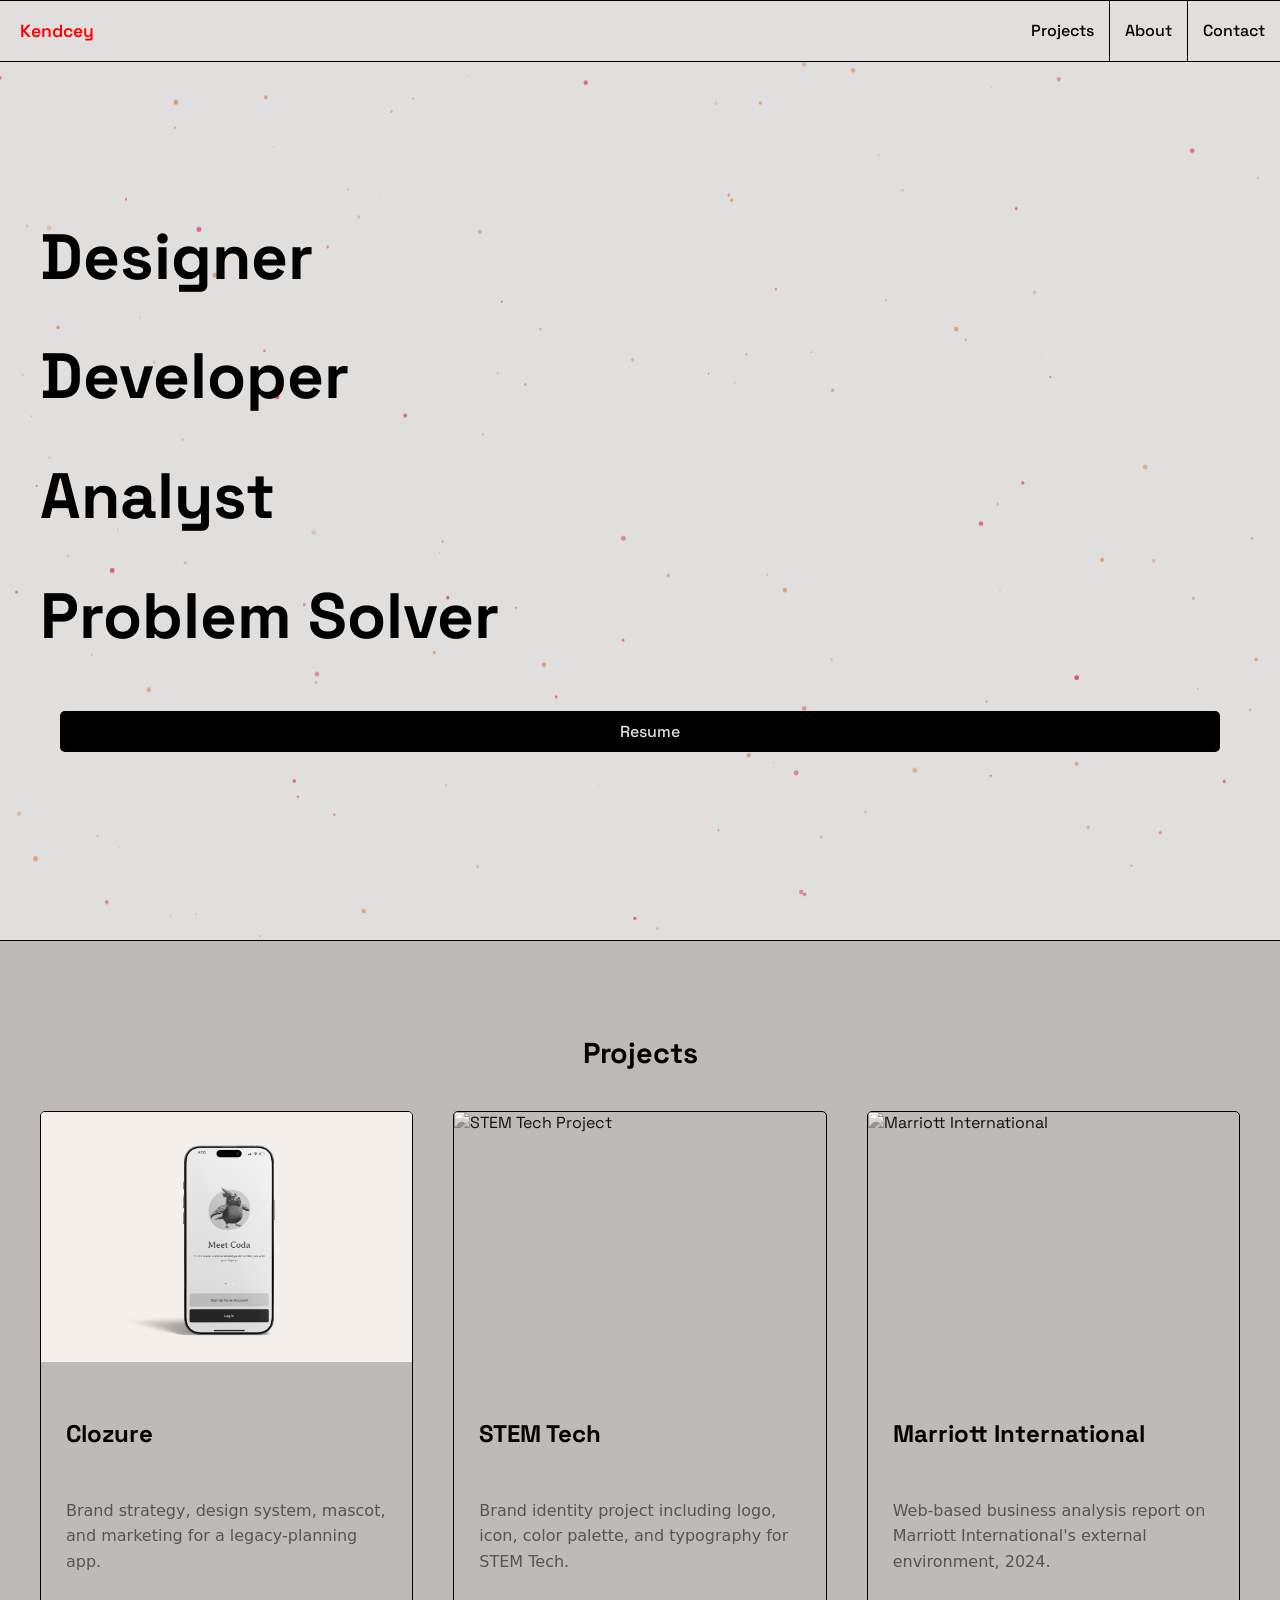
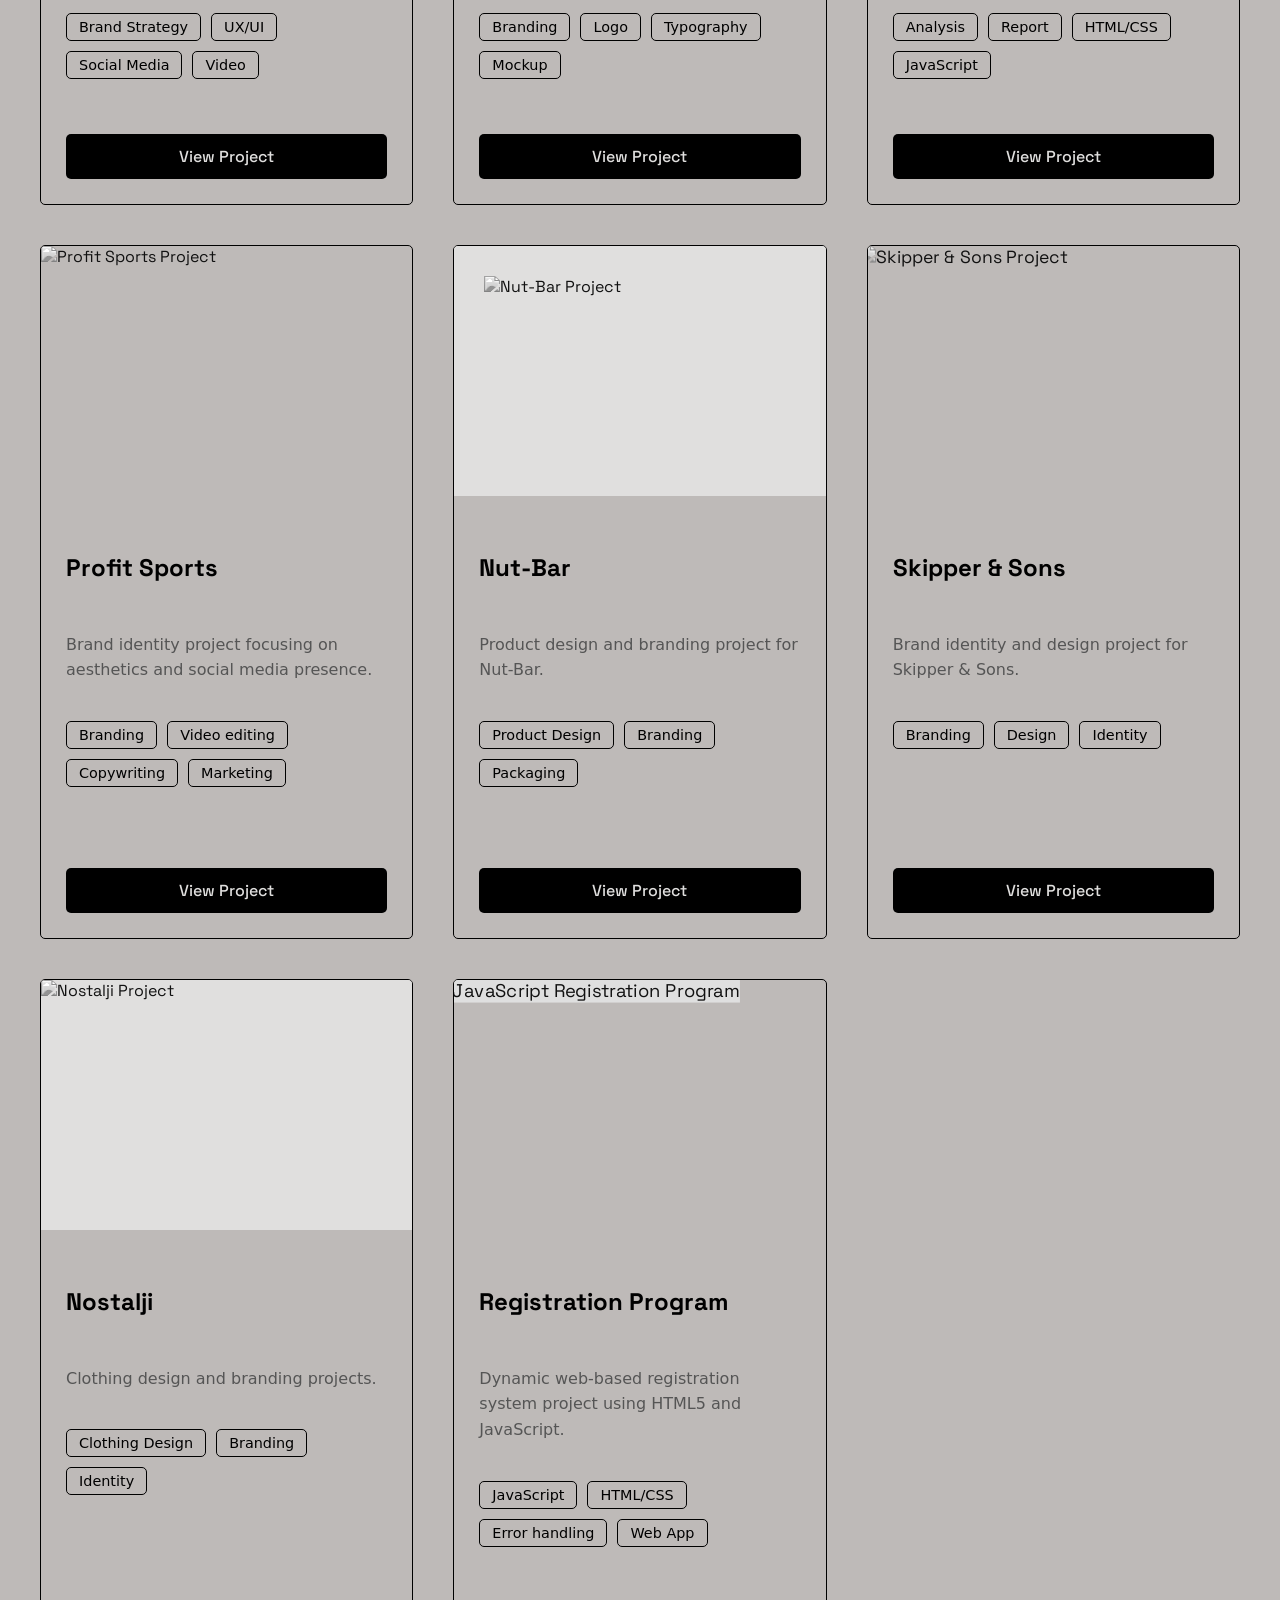
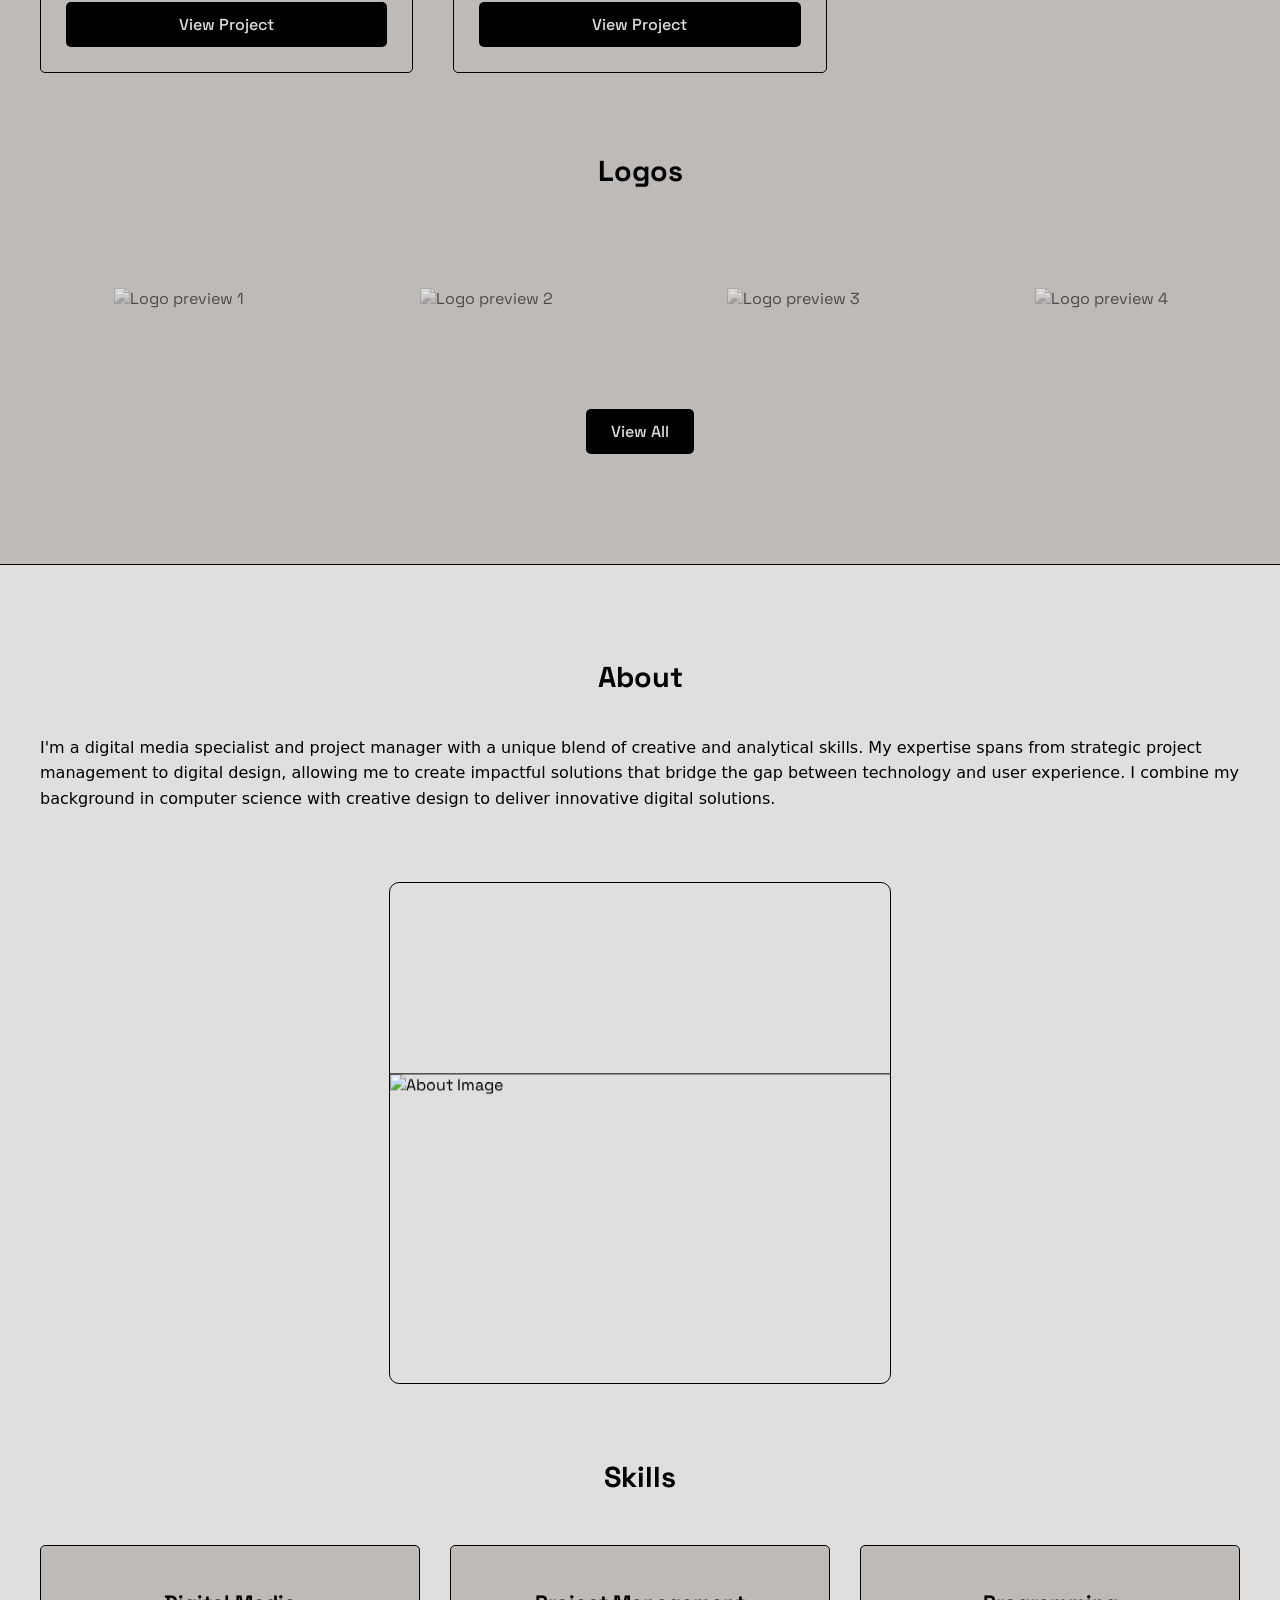
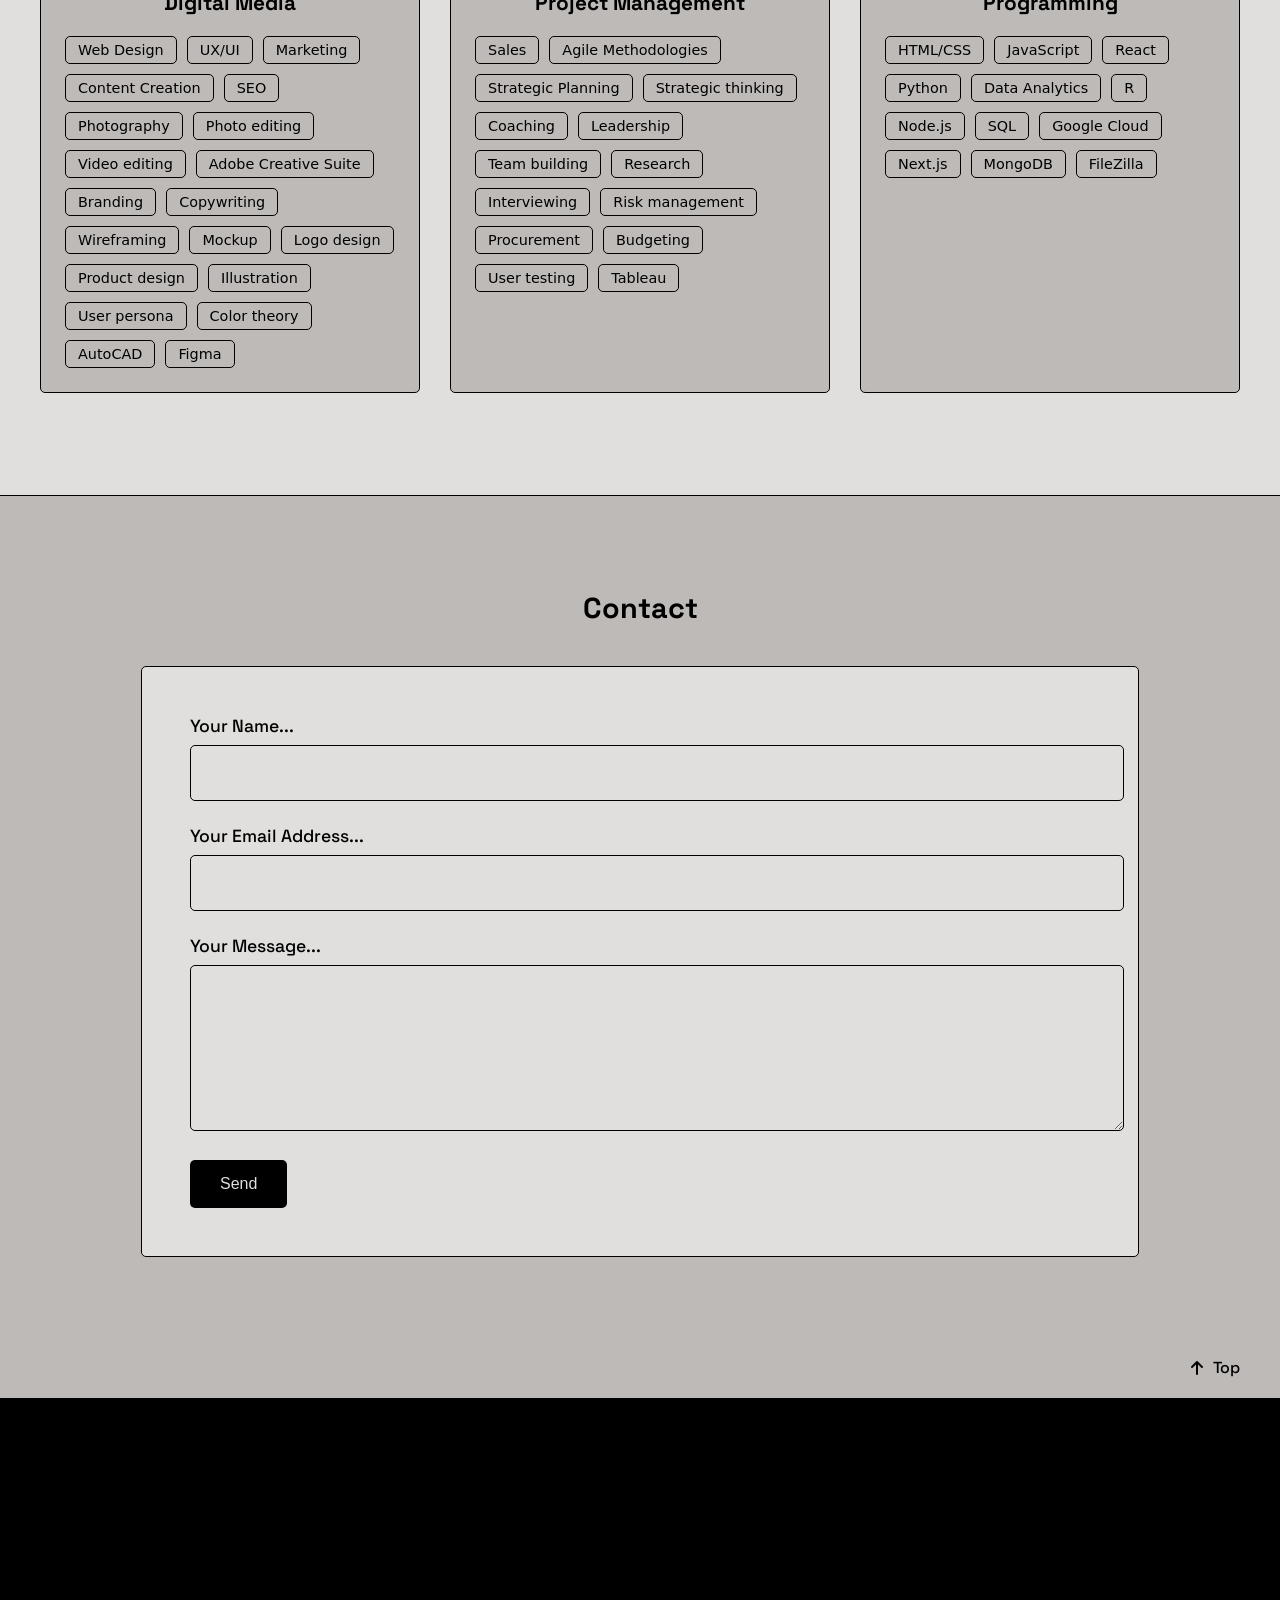
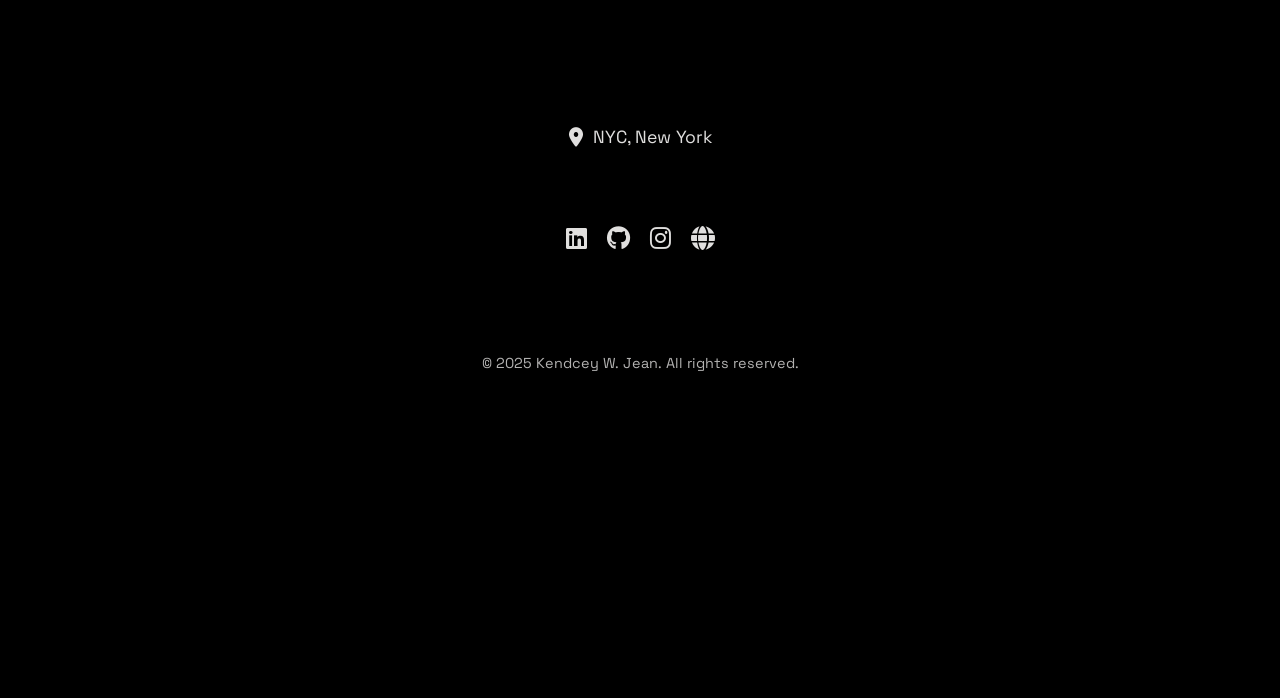
==== commit 460f43fc: "Change logo text color back to red Co-authored-by: Cursor <cursoragent@cursor.com>" ====
--- a/index.html
+++ b/index.html
@@ -8,7 +8,7 @@
     <link rel="icon" type="image/png" sizes="32x32" href="favicon-32x32.png?v=9">
     <link rel="icon" type="image/png" sizes="16x16" href="favicon-16x16.png?v=9">
     <link rel="apple-touch-icon" sizes="180x180" href="apple-touch-icon.png?v=9">
-    <link rel="stylesheet" href="styles.css?v=2">
+    <link rel="stylesheet" href="styles.css?v=3">
     <link rel="stylesheet" href="https://cdnjs.cloudflare.com/ajax/libs/font-awesome/6.0.0/css/all.min.css">
     <link href="https://fonts.googleapis.com/css2?family=Space+Grotesk:wght@300;400;500;600;700&display=swap" rel="stylesheet">
 </head>
--- a/styles.css
+++ b/styles.css
@@ -98,7 +98,7 @@
 .logo {
     font-weight: 600;
     font-size: 1.1rem;
-    color: green;
+    color: red;
     display: flex;
     align-items: center;
     padding: 0 20px;
@@ -114,7 +114,7 @@
     position: relative;
     width: 100%;
     height: 100%;
-    color: green;
+    color: red;
     text-decoration: none;
 }
 
@@ -122,7 +122,7 @@
     display: inline-block;
     position: relative;
     z-index: 2;
-    color: green;
+    color: red;
     transform-origin: center;
     will-change: transform, opacity, filter;
 }
